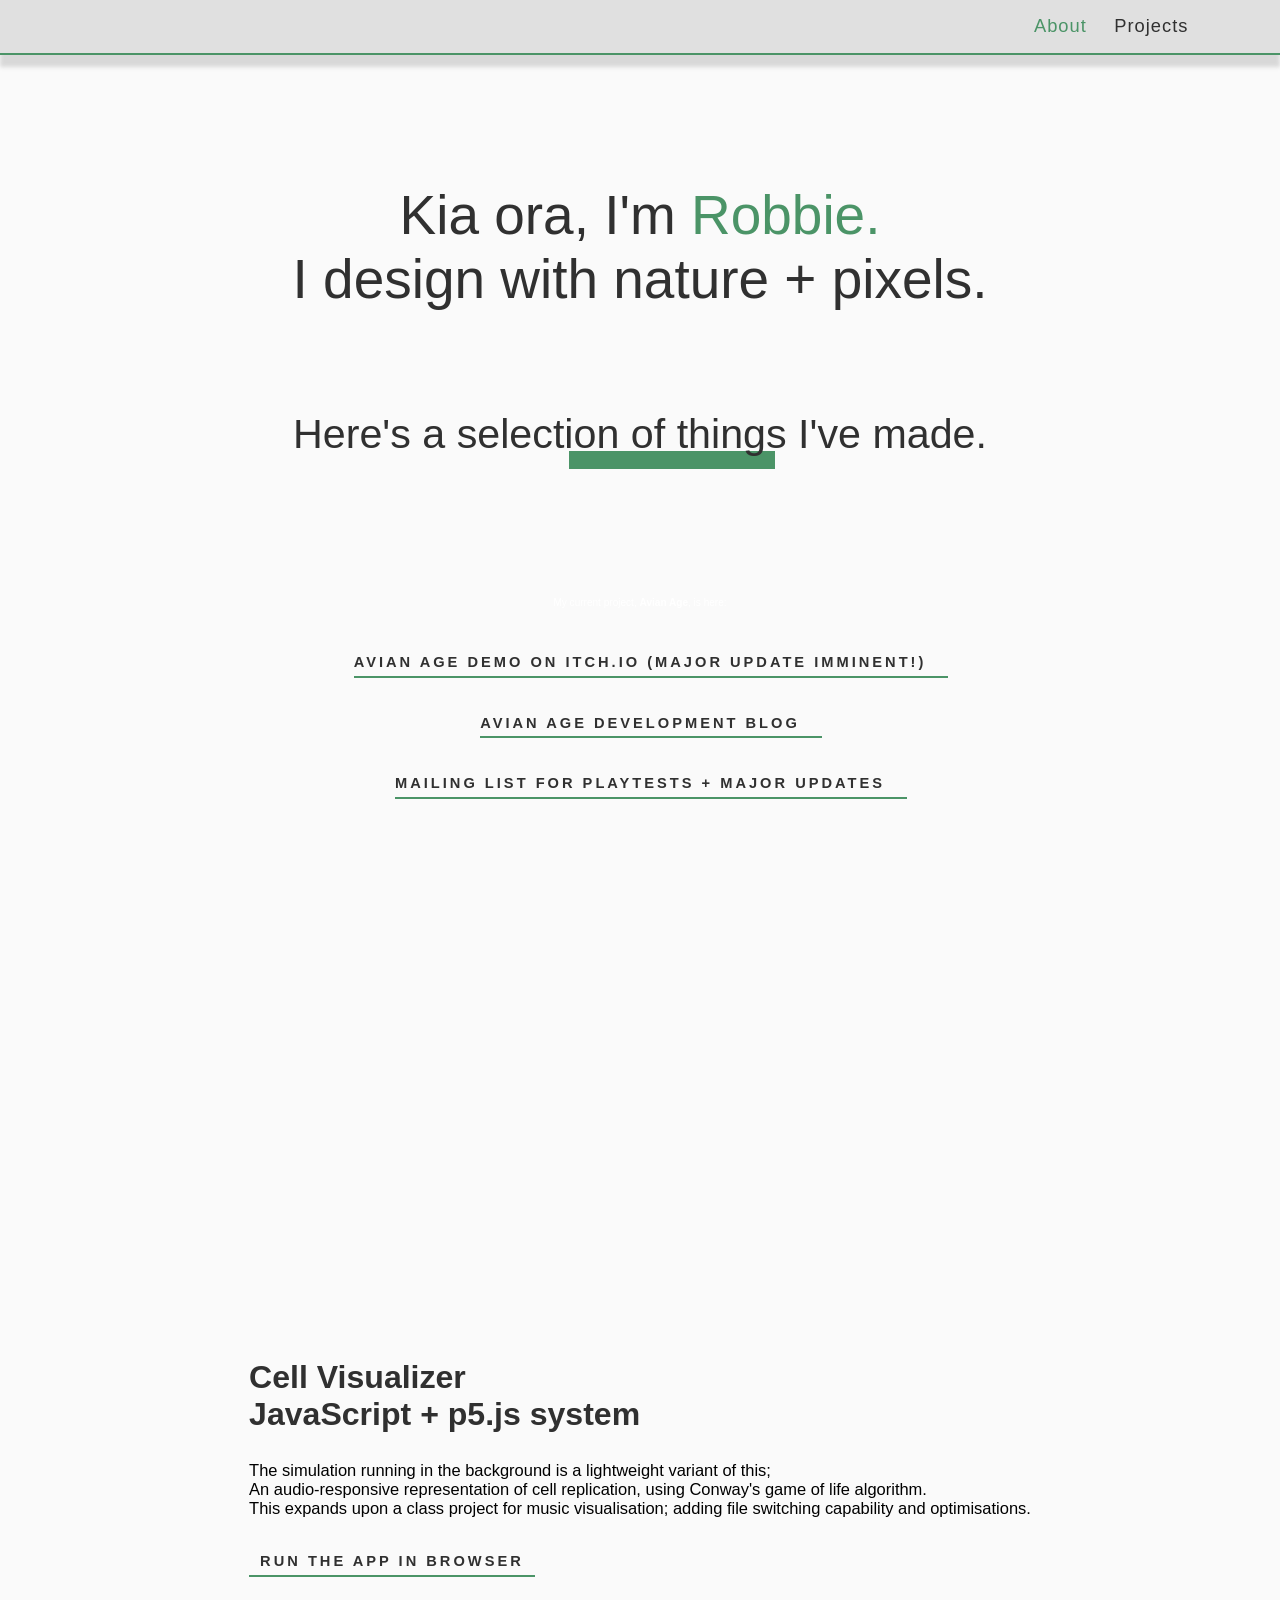
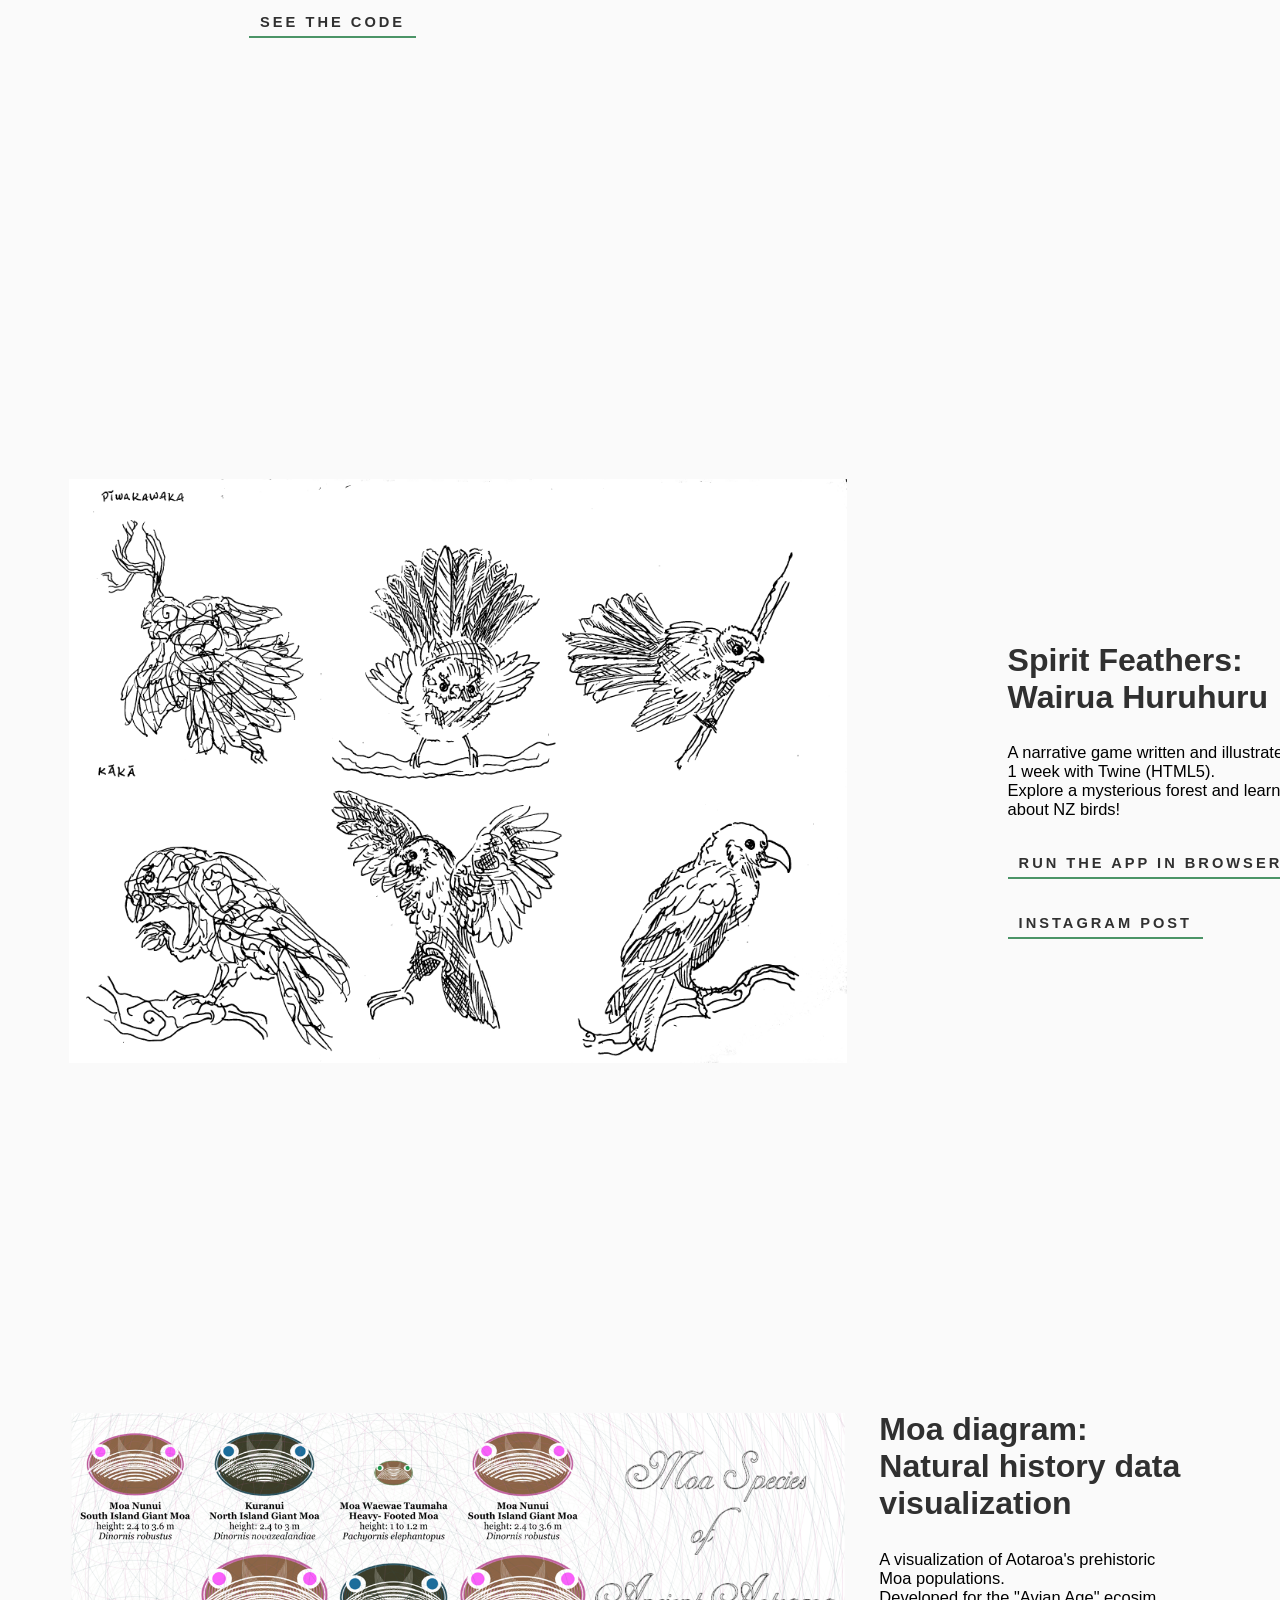
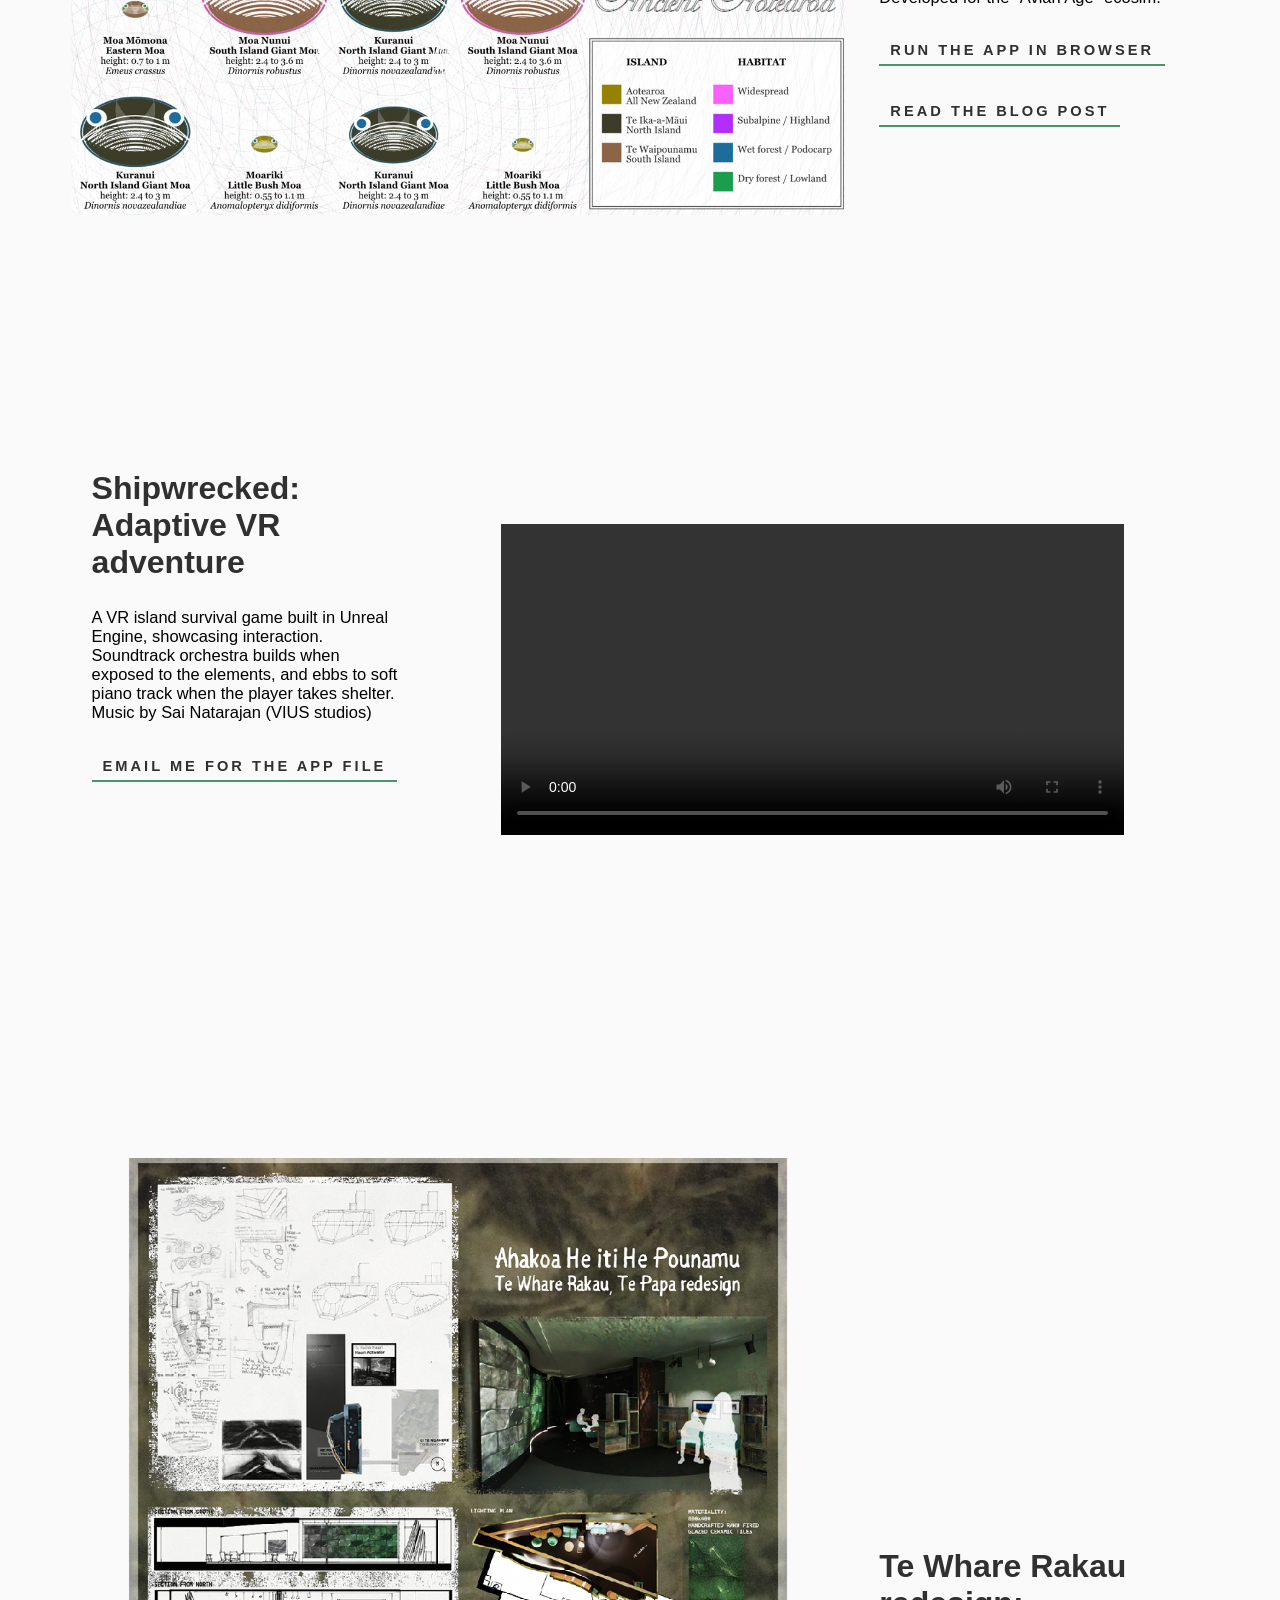
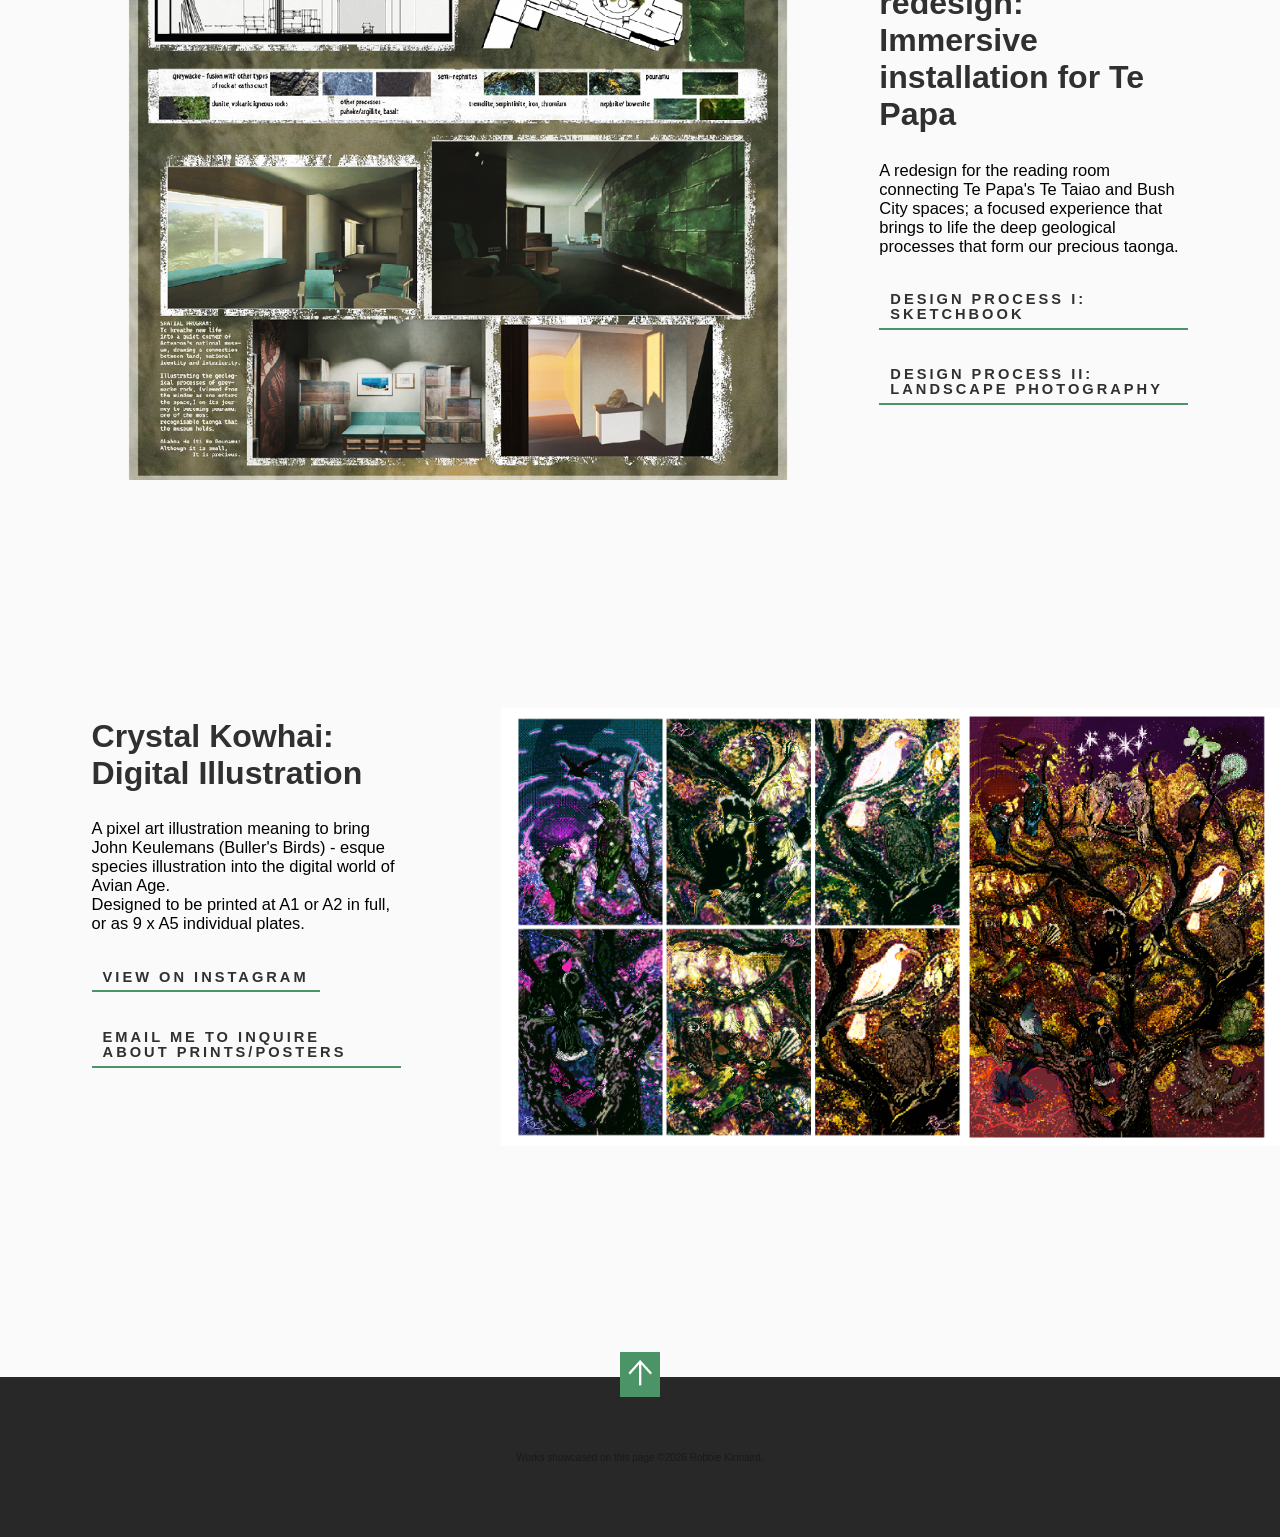
==== index.html @ e71653a0 "update" ====
<!doctype html>
<html lang="en">
    <head>
        <meta charset="UTF-8"/>
        <meta name="viewport" content="width=device-width,initial-scale=1"/>
        <title>𝚛𝚘𝚋𝚋𝚒𝚎 𝚔</title>
        <link rel="icon" href="fav.png">
        <script language="javascript" type="text/javascript" src="lib/p5.js"></script>
        <script language="javascript" type="text/javascript" src="system_settings.js"></script>

        <style>
            body, html {
                margin: 0;
                padding: 0;
                height: 100%;
            }
            #p5_loading {
                display: none;
            }
            #sketch-container {
                position: fixed;
                top: 0;
                left: 0;
                width: 100%;
                height: 100%;
                z-index: -1;
            }
            #content {
                position: relative;
                z-index: 1;
                color: white;
                padding: 20px;
            }
            p {
                color: black;
            }
        </style>
        <!-- <script language="javascript" type="text/javascript" src="music_GAMEOFLIFE.js"></script> -->
   
    <!-- <script language="javascript" type="text/javascript" src="home.js"></script> -->
        
        <link href="home.css" rel="stylesheet">
    </head>
    <body>
        <!-- <div class="hero" id="hero">
            
                    <div class="heading">
                        <div class="heading__line-1">
                        Kia ora, I'm 
                        <span>Robbie</span>
                        .
                        </div>
                        <div class="heading__line-2">I design things with nature.</div>
                        <a href="#about" class="heading__link">
                            <div class="heading-cta">
                                
                                See My Work ...
                            </div>
                        </a>
                    </div>
        </div> -->
                    <div id="sketch-container"></div>
                    <div class="outer">

                        
                    </div>
            

        <nav class="navigation-bar" >
            <ul class="navigation">

                <li class="navigation__item navigation__item--active" id="nav-about">
                    <a href="#about">About</a>
                </li>
                <li class="navigation__item" id="nav-projects">
                    <a href="#projects-start">Projects</a>
                </li>
                <!-- <li class="navigation__item" id="nav-contact">
                    <a href="#contact">Contact</a>
                </li> -->
            </ul>
        </nav>

        <div>
            <script language="javascript" type="text/javascript" src="system_runner.js"></script>
            <script  src="home.js"></script>
            
        </div>

        <section class="about" id="about">
            
            <div class="heading__line-1">
                <br><br>Kia ora, I'm 
                <span>Robbie.</span>
                
            </div>
            <div class="heading__line-2">I design with nature + pixels.</div>
                
            <!-- <h2 class="about__heading section-heading">Outlook ←   → Knowledge</h2> -->
            <div class="about__content">
                <!-- <div class="profile">
                    <div class="profile__picture">
                        <img src="meP.png"width="200" height="200">

                    </div>
                    <p class="profile__blurb">My background is in spatial
                        design, and I am drawn to all sorts 
                        of traditional + digital mediums.
                        My work explores possibilities to make the digital
                        world a little more organic.<br>
                        I use design to highlight different
                        perspectives, and aim to shine light on a
                        deeper understanding of our natural world.</p>
                </div> -->
                <!-- <div class="skills">
                    <div class="skills__row">
                        <div class="skills__item skills__item--html">
                            <img src="imgs/logo_js.png" alt=""/>
                            <div class="skills__item-name">JAVASCRIPT</div>
                        </div>
                        <div class="skills__item skills__item--react">
                            <img src="imgs/logo_html.png" alt=""/>
                            <div class="skills__item-name">HTML + CSS + SQL</div>
                        </div>
                        <div class="skills__item skills__item--npm">
                            <img src="imgs/logo_git.png" alt=""/>
                            <div class="skills__item-name">GIT + GITHUB</div>
                        </div>
                    </div>
                    <div class="skills__row">
                        <div class="skills__item skills__item--js">
                            <img src="imgs/logo_ps.png" alt=""/>
                            <div class="skills__item-name">PHOTOSHOP</div>
                        </div>
                        <div class="skills__item skills__item--css">
                            <img src="imgs/logo_Id.png" alt=""/>
                            <div class="skills__item-name">INDESIGN</div>
                        </div>
                        <div class="skills__item skills__item--python">
                            <img src="imgs/logo_Ai.png" alt=""/>
                            <div class="skills__item-name">ILLUSTRATOR</div>
                        </div>
                        <div class="skills__item skills__item--git">
                            <img src="imgs/logo_365.png" alt=""/>
                            <div class="skills__item-name">OFFICE 365</div>
                        </div>
                    </div>
                    <div class="skills__row">
                        <div class="skills__item skills__item--sass">
                            <img src="imgs/logo_td.png" alt=""/>
                            <div class="skills__item-name">TOUCHDESIGNER</div>
                        </div>
                        <div class="skills__item skills__item--webpack">
                            <img src="imgs/logo_skp.png" alt=""/>
                            <div class="skills__item-name">SKETCHUP</div>
                        </div>
                        <div class="skills__item skills__item--r">
                            <img src="imgs/logo_revit.png" alt=""/>
                            <div class="skills__item-name">REVIT</div>
                        </div>
                    </div>
                </div> -->
            </div>
        </section>

        <section class="projects" id="projects">
            <h2 class="projects__heading section-heading">Here's a selection of things I've made.</h2>
            <div style="text-align: center; margin: 20px 0;">
                <p style="color: white; font-size: 1.1em; margin-bottom: 10px;">
                    My current project, <strong>Avian Age</strong>, is here:
                </p>
                <a href="https://verteks.itch.io/avian-age-demo" target="_blank">
                    <div class="project__live-2" style="display: inline-block;">
                          Avian Age Demo on itch.io (Major update imminent!)
                    </div>
                </a>
                <br/>
                <a href="https://verteks.itch.io/avian-age-demo" target="_blank">
                    <div class="project__live-2" style="display: inline-block;">
                          Avian Age Development blog 
                    </div>
                </a>
                <br/>
                <a href="https://ruleofbirds.substack.com/" target="_blank">
                    <div class="project__live-2" style="display: inline-block;">
                          Mailing list for Playtests + Major updates
                    </div>
                </a>

            </div>
                
                <!-- <a href="https://lifeinvadersocial.herokuapp.com/" target="_blank"> -->


                    <!-- update names -->
                    <!-- <div class="project__image-container weather">
                        <div class="project__image-image">
                            <img src="imgs/lifeinvader.c25acb0a33904bc4e90c656d87c651cc.png" alt=""/>
                        </div>
                    </div>
                </a>

                <!-- put a project in here -->
                 <div class="project__info">
                    <h3 class="project__title">
                        
                    </h3>
                    <p class="project__description"><br/><br/><br/><br/><br/><br/><br/><br/><br/><br/><br/></p>
                    
                    <a href="https://github.com/robin-haxx/cellVisualizer" target="_blank">
                       
                    </a>
                    <br/>
                </div>
                <br/><br/><br/><br/><br/><br/><br/><br/><br/><br/><br/>
            
                <div class="project__info">
                    <h3 class="project__title">
                        Cell Visualizer<br/>JavaScript + p5.js system
                    </h3>
                    <p class="project__description">The simulation running in the background is a lightweight variant of this; 
                        <br>An audio-responsive representation of cell replication, using Conway's game of life algorithm. 
                        <br>This expands upon a class project for music visualisation; adding file switching capability and optimisations.</p>
                    <a href="https://robin-haxx.github.io/cellVisualizer/" target="_blank">
                        <div class="project__live-2">Run the app in browser</div>
                    </a>
                    <a href="https://github.com/robin-haxx/cellVisualizer" target="_blank">
                        <div class="project__live-2">See the code</div>
                    </a>
                    <br/>
                </div>
                <br/><br/><br/><br/><br/><br/><br/><br/><br/><br/><br/>
                <div class="project project-right">
                <div class="project__info">
                    <h3 class="project__title">
                        
                    </h3>
                    <p class="project__description"></p>


                </div>
            </div>
            <br/>
            <br/>
            <br/><br/>
            <br/>
            <br/>
            <br/>

            
            <div class="project project-right" id="projects-start">
                <a href="https://verteks.itch.io/spirit-feathers" target="_blank">
                    <div class="project__image-container retro">
                        <div class="project__image-image">
                            <img loading="lazy" decoding="async" src="imgs/birds2.png" alt=""/>
                        </div>
                    </div>
                </a>
                <div class="project__info">
                    <h3 class="project__title">
                        <br/><br/><br/>Spirit Feathers:<br/>Wairua Huruhuru
                    </h3>
                    <p class="project__description">A narrative game written and illustrated in 1 week with Twine (HTML5).<br/>Explore a mysterious forest and learn about NZ birds!</p>
                    <a href="https://verteks.itch.io/spirit-feathers" target="_blank">
                        <div class="project__live-2">Run the app in browser</div>
                    </a>
                    <a href="https://www.instagram.com/p/DRGvmXWgVdZ/?img_index=1" target="_blank">
                        <div class="project__live-2">Instagram post</div>
                    </a>
                </div>
            </div> 

            
                <!-- <div class="project project-right">
                <div class="project__info">
                    <h3 class="project__title">
                        React (WIP):<br/>Teaching Te Reo with ML5.js
                    </h3>
                    <p class="project__description">An adaptation of another class project;<br/> this time one where I directly helped code the project file itself.<br/>
                    ML5 is a lightweight, local (non-LLM) machine learning system, in this case using MediaPipe for hand and face tracking and expression and gesture detection. <br/><br/>
                    I built this implementation to showcase how it can be used as a tool for teaching students Te Reo names for body parts, and other webcam interactions.</p>
                    <a href="https://25-dsdn142.github.io/react-robin-haxx/" target="_blank">
                        <div class="project__live-2">Link to run the program in browser</div>
                    </a>

                </div>
                <a href="https://www.are.na/block/32590090" target="_blank">
                    <div class="project__image-container todo">
                        <div class="project__image-image">
                            <img src="imgs/ml5.png" alt=""/>
                        </div>
                    </div>
                </a>
                
            </div> -->
                
            


            <div class="project project-left">
                <a href="https://23-mddn342.github.io/randomised-collection-robin-haxx/index.html" target="_blank">
                    <div class="project__image-container retro">
                        <div class="project__image-image">
                            <img loading="lazy" decoding="async" src="imgs/moa.png" alt=""/>
                        </div>
                    </div>
                </a>
                <div class="project__info">
                    <h3 class="project__title">
                        <br/><br/><br/>Moa diagram:<br/>Natural history data visualization
                    </h3>
                    <p class="project__description">A visualization of Aotaroa's prehistoric Moa populations.<br/>Developed for the "Avian Age" ecosim.</p>
                    <a href="https://23-mddn342.github.io/randomised-collection-robin-haxx/index.html" target="_blank">
                        <div class="project__live-2">Run the app in browser</div>
                    </a>
                    <a href="https://ruleofbirds.blog/post/747994168372101120/%F0%9D%9A%8D%F0%9D%9A%8E%F0%9D%9A%9F%F0%9D%9A%95%F0%9D%9A%98%F0%9D%9A%90%F0%9D%9F%B6%F0%9D%9F%B8%F0%9D%9F%B7" target="_blank">
                        <div class="project__live-2">Read the blog post</div>
                    </a>
                </div>
            </div> 



                        <div class="project project-right">
                <div class="project__info">
                    <h3 class="project__title">
                        Shipwrecked:<br/>Adaptive VR adventure
                    </h3>
                    <p class="project__description">A VR island survival game built in Unreal Engine, showcasing interaction. Soundtrack orchestra builds when exposed to the elements, and ebbs to soft piano track when the player takes shelter. Music by Sai Natarajan (VIUS studios)</p>
                    <a href="mailto:robbie.k.art@proton.me" target="_blank">
                        <div class="project__live-2">Email me for the app file</div>
                    </a>

                </div>
                <a href="https://www.are.na/block/32590090" target="_blank">
                    <div class="project__image-container todo">
                        <div class="project__image-image">
                            <video width="80%" height="80%" controls preload="metadata">
                                <source src="video/shipwrecked_trailer.mp4" type="video/mp4">
                                
                              Your browser does not support the video tag.
                              </video>
                        </div>
                    </div>
                </a>
                
            </div>
            <br/>
            <!-- spacing buffer bc im lazy -->
            <div class="project project-right">
                <div class="project__info">
                    <h3 class="project__title">
                        
                    </h3>
                    <p class="project__description"></p>


                </div>
            </div>
            <br/>
            <br/>
            <br/><br/>
            <br/>
            <br/>
            <br/>


            <!-- put a project in here -->
            <div class="project project-left">
                <a href="https://d2w9rnfcy7mm78.cloudfront.net/32588640/original_cf49430e910da8d0cdf9509456103ac0.png?1732804960?bc=0" target="_blank">
                    <div class="project__image-container retro">
                        <div class="project__image-image">
                            <br/><br/><br/><img loading="lazy" decoding="async" src="imgs/pounamu.png"    alt=""width="20%"height="20%"/>
                        </div>
                    </div>
                </a>
                <div class="project__info">
                    <h3 class="project__title">
                        Te Whare Rakau redesign:<br/>Immersive installation for Te Papa
                    </h3>
                    <p class="project__description">A redesign for the reading room connecting Te Papa's Te Taiao and Bush City spaces; a focused experience that brings to life the deep geological processes that form our precious taonga.</p>
                    <a href="https://www.are.na/block/32588377" target="_blank">
                        <div class="project__live-2">Design Process I:  Sketchbook</div>
                    </a>
                    <a href="https://www.are.na/block/32588463" target="_blank">
                        <div class="project__live-2">Design Process II: Landscape Photography</div>
                    </a>
                </div>
            </div> 






            <div class="project project-right">
                <div class="project__info">
                    <h3 class="project__title">
                        Crystal Kowhai:<br/>Digital Illustration
                    </h3>
                    <p class="project__description">A pixel art illustration meaning to bring John Keulemans (Buller's Birds) - esque species illustration into the digital world of Avian Age.<br/>Designed to be printed at A1 or A2 in full, or as 9 x A5 individual plates. </p>
                    <a href="https://www.instagram.com/p/DCWBwSEpFcN/?img_index=1" target="_blank">
                        <div class="project__live-2">View on Instagram</div>
                    </a>
                    <a href="mailto:robbie.k.art@proton.me" target="_blank">
                        <div class="project__live-2">Email me to inquire about prints/posters</div>
                    </a>
                </div>
                <a href="https://www.instagram.com/p/DCWBwSEpFcN/?img_index=1" target="_blank">
                    <div class="project__image-container todo">
                        <div class="project__image-image">
                            <img loading="lazy" decoding="async" src="imgs/kowhai.png" alt=""/>
                        </div>
                    </div>
                </a>
            </div>

            <!-- put a project in here -->
            <!-- <div class="project project-right">
                <div class="project__info">
                    <h3 class="project__title">
                        Fractal tree<br/>Composition tool
                    </h3>
                    <p class="project__description">A first foray into interactive code art.</p>
                    <a href="https://robin-haxx.github.io/treeSite/" target="_blank">
                        <div class="project__live-2">Run the app</div>
                    </a>
                    <a href="https://github.com/robin-haxx/treeSite" target="_blank">
                        <div class="project__live-2">See the code</div>
                    </a>
                </div>
                <a href="https://robin-haxx.github.io/treeSite/" target="_blank">
                    <div class="project__image-container todo">
                        <div class="project__image-image">
                            <img src="imgs/p_tree.png" alt=""/>
                        </div>
                    </div>
                </a>
            </div> -->

            


        </section>  

        <!-- <section class="contact" id="contact">
            <h2 class="contact__heading section-heading">Contact</h2>
            <p class="contact__text">Have a question or want to work together? Leave your details and I'll get back to you as soon as possible.</p>
            <form class="contact__form" action="mailto:robbie.k.art@proton.me" >
                <input class="contact__form-name" name="name" placeholder="Name"/>
                <input class="contact__form-email" type="email" name="_replyto" placeholder="Email"/>
                <textarea class="contact__form-message" name="message" placeholder="Message"></textarea>
                <div class="contact__form-error-submit">
                    <div class="form-error">
                        <div class="form-error__name">Please enter your name.</div>
                        <div class="form-error__email">Please enter a valid email.</div>
                        <div class="form-error__msg">Please enter a message.</div>
                    </div>
                    <button type="button" class="contact__form-submit-2 project__live-2" id="form-submit">Submit</button>
                </div>
            </form>
        </section> -->
        <footer class="footer">
            <a href="#about">
                <div class="return-home">
                    <img src="imgs/up.png" alt=""/>
                </div>
            </a>

            <p class="copyright">Works showcased on this page ©2026 Robbie Kinnaird.</p>
        </footer>
    </body>
</html>
---- home.css ----
@import url(https://fonts.googleapis.com/css2?family=Montserrat:wght@300;400;500;600;700&display=swap); @import url(https://fonts.googleapis.com/css2?family=Raleway:wght@300;400;500;600;700&display=swap); *,*::before,*::after {
    margin: 0;
    padding: 0;
    box-sizing: inherit
}

html {
    box-sizing: border-box;
    font-size: 62.5%;
    scroll-behavior: smooth
}

@media (max-width: 1500px) {
    html {
        font-size:57.25%
    }
}

@media (max-width: 1200px) {
    html {
        font-size:50%
    }
}

@media (max-width: 770px) {
    html {
        font-size:43.75%
    }
}

@media (max-width: 615px) {
    html {
        font-size:40%
    }
}

@media (max-width: 350px) {
    html {
        font-size:35%
    }
}

body {
    min-height: 100vh;
    color: #303030;
    font-family: cascadia code, sans-serif;
    background-color: #fafafa;
    overflow-x: hidden
}

li {
    list-style: none
}

a {
    text-decoration: none;
    color: inherit
}

button {
    border: none;
    outline: none;
    background-color: transparent;
    color: inherit
}

.about {
    width: 1300px;
    margin-left: auto;
    margin-right: auto;
    padding-top: 6rem;
    display: flex;
    flex-direction: column;
    align-items: center
}

@media (max-width: 1500px) {
    .about {
        width:1100px
    }
}

@media (max-width: 1200px) {
    .about {
        width:auto
    }
}

.about__heading:before {
    position: absolute;
    content: '';
    border-bottom: 18px solid #4b9467;
    width: 16rem;
    display: block;
    margin: 0 auto;
    position: relative;
    left: 16.5rem;
    top: 6.3rem;
    z-index: -1
    
}

@media (max-width: 770px) {
    .about__heading:before {
        border-bottom:14px solid #4b9467
    }
}

.about__content {
    display: flex;
    justify-content: space-between;
    width: 100%
}

@media (max-width: 1300px) {
    .about__content {
        flex-direction:column
    }
}

.profile {
    position: relative;
    display: flex;
    flex-direction: column;
    align-items: center;
    font-weight: 500;
    /* left: -300px; */
    /* opacity: 0; */
    transition: all 1.1s
}

@media (max-width: 1301px) {
    .profile {
        margin-bottom:10rem;
        left: 0;
        opacity: 1
    }
}

@media (max-width: 1000px) {
    .profile {
        margin-bottom:7rem
    }
}

.profile__picture {
    height: 24rem;
    margin-bottom: 4rem;
    display: flex;
    justify-content: center;
    align-items: center
}

.profile__picture svg {
    transition: all 1.1s
}

.profile__blurb {
    font-size: 1.8rem;
    width: 500px;
    line-height: 1.8
}

@media (max-width: 600px) {
    .profile__blurb {
        width:80vw;
        margin-left: auto;
        margin-right: auto
    }
}

.profile__fade-in {
    opacity: 1;
    transform: translateX(300px)
}

@media (max-width: 1300px) {
    .profile__fade-in {
        transform:translateX(0)
    }
}

.skills {
    display: flex;
    justify-content: center
}

.skills__row {
    display: flex;
    flex-direction: column;
    justify-content: center
}

.skills__row:not(:last-child) {
    margin-right: 25px
}

@media (max-width: 410px) {
    .skills__row:not(:last-child) {
        margin-right:15px
    }
}

@media (max-width: 300px) {
    .skills__row:not(:last-child) {
        margin-right:10px
    }
}

.skills__item {
    /* opacity: 0; */
    position: relative;
    display: flex;
    flex-direction: column;
    align-items: center;
    justify-content: space-evenly;
    height: 100px;
    width: 160px;
    border: double 3px transparent;
    border-image-slice: 1;
    border-width: 3px;
    background-image: linear-gradient(#fafafa,#fafafa,#fafafa, #d3d3d3),radial-gradient(circle at top left, #d1d1d1, #4b9467);
    border-radius: 4px;
    background-origin: border-box;
    background-clip: content-box, border-box;
    transition: transform 0.2s, opacity 1.2s;
    overflow: hidden
}

@media (max-width: 1500px) {
    .skills__item {
        height:90px;
        width: 145px
    }
}

@media (max-width: 1300px) {
    .skills__item {
        opacity:1;
        border-width: 2px
    }
}

@media (max-width: 1000px) {
    .skills__item {
        height:80px;
        width: 130px
    }
}

@media (max-width: 600px) {
    .skills__item {
        height:70px;
        width: 115px
    }
}

@media (max-width: 500px) {
    .skills__item {
        height:60px;
        width: 100px
    }
}

@media (max-width: 410px) {
    .skills__item {
        height:50px;
        width: 80px
    }
}

@media (max-width: 340px) {
    .skills__item {
        height:45px;
        width: 70px
    }
}

.skills__item:not(:last-child) {
    margin-bottom: 3rem
}

@media (max-width: 410px) {
    .skills__item:not(:last-child) {
        margin-bottom:15px
    }
}

.skills__item img {
    height: 60px;
    width: auto;
    transition: all 0.2s
}

@media (max-width: 1500px) {
    .skills__item img {
        height:55px
    }
}

@media (max-width: 1000px) {
    .skills__item img {
        height:50px
    }
}

@media (max-width: 600px) {
    .skills__item img {
        height:45px
    }
}

@media (max-width: 500px) {
    .skills__item img {
        height:35px
    }
}

@media (max-width: 410px) {
    .skills__item img {
        height:26px
    }
}

.skills__item-name {
    font-size: 1.2rem;
    font-weight: 600;
    line-height: 2;
    transition: all 0.2s;
    letter-spacing: 1px
}

@media (max-width: 1200px) {
    .skills__item-name {
        font-size:1.4rem
    }
}

.skills__item-fade-in {
    opacity: 1
}

.skills__item--js img {
    border-radius: 5px
}

.skills__item--webpack img {
    border-radius: 50%
}

/* @keyframes moveInLeft {
    0% {
        opacity: 0;
        transform: translateX(-10rem)
    }

    100% {
        opacity: 1;
        transform: translateX(0)
    }
}

@keyframes moveInRight {
    0% {
        opacity: 0;
        transform: translateX(10rem)
    }

    100% {
        opacity: 1;
        transform: translateX(0)
    }
} */

@keyframes moveInBottom {
    0% {
        opacity: 0;
        transform: translateY(4rem)
    }

    100% {
        opacity: 1;
        transform: translateY(0)
    }
}

@keyframes bounce {
    0% {
        transform: translateY(0)
    }

    50% {
        transform: translateY(-1rem)
    }

    100% {
        transform: translateY(0)
    }
}

@keyframes fadeIn {
    0% {
        opacity: 0
    }

    100% {
        opacity: 1
    }
}

.contact {
    position: relative;
    margin-left: auto;
    margin-right: auto;
    display: flex;
    width: 500px;
    flex-direction: column;
    align-items: center;
    justify-content: center;
    z-index: 10;
    margin-bottom: 10rem
}

@media (max-width: 700px) {
    .contact {
        width:400px
    }
}

@media (max-width: 470px) {
    .contact {
        width:330px
    }
}

@media (max-width: 400px) {
    .contact {
        width:260px
    }
}

.contact__heading {
    margin-top: -4rem !important;
    margin-bottom: 6rem !important
}

.contact__heading:before {
    position: absolute;
    content: '';
    border-bottom: 18px solid #4b9467;
    width: 21rem;
    display: block;
    margin: 0 auto;
    position: relative;
    left: 3.5rem;
    top: 6.3rem;
    z-index: -1
}

@media (max-width: 770px) {
    .contact__heading:before {
        border-bottom:14px solid #4b9467
    }
}

.contact__text {
    font-size: 1.8rem;
    margin-bottom: 6rem
}

.contact__form {
    display: flex;
    flex-direction: column;
    align-items: center;
    justify-content: center
}

.contact__form-name,.contact__form-email {
    margin-bottom: 6px;
    padding: 1rem;
    height: 4rem
}

.contact__form-message {
    height: 12rem;
    padding: 1rem
}

.contact__form-submit-2 {
    align-self: flex-start;
    margin-top: 0 !important
}

.contact__form-submit {
    align-self: flex-start;
    position: relative;
    padding: 0.6rem 1rem;
    width: fit-content;
    font-size: 1.6rem;
    text-transform: uppercase;
    font-weight: 700;
    letter-spacing: 3px;
    z-index: 9;
    cursor: pointer
}

.contact__form-submit:hover {
    color: #1a1a1a;
    font-weight: 700
}

.contact__form-submit:after {
    position: absolute;
    content: '';
    border-bottom: 2px solid #4b9467;
    width: calc(100% + 2rem);
    left: -14%;
    top: 0.5rem;
    display: block;
    margin: 0 auto;
    position: relative;
    transform-origin: bottom;
    transition: all 0.2s;
    z-index: -1
}

.contact__form-submit:hover:after {
    transform: scaleY(17.5)
}

@media (max-width: 1500px) {
    .contact__form-submit:hover:after {
        transform:scaleY(16.5)
    }
}

@media (max-width: 1200px) {
    .contact__form-submit:hover:after {
        transform:scaleY(14)
    }
}

@media (max-width: 770px) {
    .contact__form-submit:hover:after {
        transform:scaleY(12.5)
    }
}

.contact input,.contact textarea {
    width: 500px;
    resize: none;
    border: none;
    color: inherit;
    background-color: #b1b1b1;
    font-size: 1.6rem;
    font-family: monserrat, sans-serif;
    border-left: 2px solid transparent;
    border-radius: 0
}

@media (max-width: 700px) {
    .contact input,.contact textarea {
        width:400px
    }
}

@media (max-width: 470px) {
    .contact input,.contact textarea {
        width:330px
    }
}

@media (max-width: 400px) {
    .contact input,.contact textarea {
        width:260px
    }
}

.contact input:focus,.contact textarea:focus {
    outline: none
}

.contact input::placeholder,.contact textarea::placeholder {
    color: rgba(250,250,250,0.6);
    opacity: 1
}

.contact input :-ms-input-placeholder,.contact textarea :-ms-input-placeholder {
    color: rgba(250,250,250,0.6)
}

.contact input ::-ms-input-placeholder,.contact textarea ::-ms-input-placeholder {
    color: rgba(250,250,250,0.6)
}

.contact__form-error-submit {
    margin-top: 1.5rem;
    height: 7rem;
    width: 100%;
    display: flex;
    justify-content: space-between;
    align-items: center
}

.form-error {
    align-self: start;
    font-size: 1.6rem;
    font-weight: 500;
    line-height: 1.5
}

.form-error>* {
    display: none
}

.input-error {
    border-left: 2px solid #4b9467 !important
}

.footer {
    position: relative;
    display: flex;
    flex-direction: column;
    justify-content: center;
    align-items: center;
    height: 160px;
    background-color: #282828
}

.socials {
    display: flex;
    margin-bottom: 20px
}

.socials__github,.socials__email {
    display: flex;
    justify-content: center;
    align-items: center;
    height: 35px;
    background-color: transparent;
    cursor: pointer;
    transition: all 0.2s
}

.socials__github:hover,.socials__email:hover {
    transform: scale(1.2)
}

.socials__github {
    margin-right: 1rem
}

.socials__email {
    margin-left: 1rem
}

.socials img {
    height: 100%
}

.copyright {
    color: #1a1a1a;
    font-size: 10px;
    font-weight: 500
}

.return-home {
    position: absolute;
    top: -25px;
    width: 40px;
    height: 45px;
    margin-right: auto;
    margin-left: auto;
    left: 0;
    right: 0;
    text-align: center;
    background-color: #4b9467;
    -webkit-animation-duration: 1s;
    animation-duration: 1s;
    -webkit-animation-fill-mode: both;
    animation-fill-mode: both;
    -webkit-animation-timing-function: ease-in-out;
    animation-timing-function: ease-in-out;
    animation-iteration-count: infinite;
    -webkit-animation-iteration-count: infinite
}

.return-home:hover {
    cursor: pointer;
    animation-name: bounce;
    -moz-animation-name: bounce
}

.return-home svg {
    width: 100%
}

.hero {
    position: relative;
    display: flex;
    /* height: 100%; */
    width: 100%;
    z-index: 999
}

.canvas {
    position: absolute;
    top: 0;
    right: 0;
    left: 0;
    bottom: 0;
    width: 100%;
    height: 100vh;
    background-color: #fafafa;
    overflow: hidden
}

.connecting-dots {
    height: 100%;
    width: 100%
}

.heading {
    position: relative;
    align-self: center;
    justify-self: center;
    display: flex;
    flex-direction: column;
    align-items: center;
    line-height: normal;
    width: fit-content;
    height: auto;
    margin-left: auto;
    margin-right: auto;
    color: #1a1a1a;
    font-weight: 300;
    z-index: 999
}

/* .heading__line-1 {
    animation-name: moveInLeft
} */

.heading__line-1 span {
    color: #4b9467;
    font-weight: 400
}

.heading__line-2 {
    animation-name: moveInRight
}

.heading__line-1,.heading__line-2 {
    font-size: 6rem;
    /* background-color: rgba(26,26,26,0.25); */
    animation-duration: 1.4s;
    animation-timing-function: cubic-bezier(0.21, 1.11, 0.81, 0.99)
}

@media (max-width: 700px) {
    .heading__line-1,.heading__line-2 {
        font-size:5rem;
        text-align: center;
        margin-left: 4rem;
        margin-right: 4rem
    }
}

@media (max-width: 550px) {
    .heading__line-1,.heading__line-2 {
        font-size:5rem
    }
}

.heading-cta {
    position: relative;
    display: flex;
    align-items: center;
    margin-top: 2.4rem;
    padding: 0.8rem 3rem;
    width: 27.5rem;
    height: 4.8rem;
    background-color: rgba(26,26,26,0.6);
    border: 2px solid #4b9467;
    border-radius: 2px;
    color: #4b9467;
    font-size: 2.4rem;
    font-weight: 500;
    cursor: pointer;
    animation: moveInBottom 0.7s 1.2s;
    animation-fill-mode: backwards;
    animation-timing-function: cubic-bezier(0.21, 1.11, 0.81, 0.99)
}

@media (max-width: 1500px) {
    .heading-cta {
        width:auto
    }
}

@media (max-width: 700px) {
    .heading-cta {
        margin-top:1.8rem
    }
}

@media (max-width: 550px) {
    .heading-cta {
        padding:0.8rem 2rem
    }
}

.heading-cta:before,.heading-cta:after {
    content: '';
    position: absolute;
    top: -2px;
    left: -2px;
    width: 27.5rem;
    height: 4.8rem;
    border-radius: 3px;
    border: 2px solid #4b9467;
    filter: blur(0);
    transform-origin: 50%;
    z-index: -1
}

@media (max-width: 1500px) {
    .heading-cta:before,.heading-cta:after {
        width:27.8rem
    }
}

@media (max-width: 1200px) {
    .heading-cta:before,.heading-cta:after {
        width:28.5rem;
        border: 2px solid transparent
    }
}

.heading-cta:hover {
    transform: translateY(-2px)
}

.heading-cta:hover:before,.heading-cta:hover:after {
    border-color: transparent;
    filter: blur(2px);
    transform: scaleX(1.3) scaleY(2.2);
    transition: 800ms transform ease, 1900ms blur ease, 700ms border-color ease;
    pointer-events: none
}

.heading-cta:hover:after {
    transition-delay: 150ms
}

.heading-cta:active {
    transform: translateY(-1px)
}

.heading__arrow {
    display: inline-block;
    height: 24px;
    width: 24px;
    margin-left: 15px;
    transform: rotate(90deg);
    fill: #4b9467;
    transition: all 0.3s
}

@media (max-width: 770px) {
    .heading__arrow {
        height:20px;
        width: 20px
    }
}

@media (max-width: 615px) {
    .heading__arrow {
        margin-left:10px
    }
}

@media (max-width: 550px) {
    .heading__arrow {
        height:16px;
        width: 16px
    }
}

.main-bg {
    height: 100vh;
    position: fixed;
    top: 0;
    width: 100%;
    background-color: royalblue
}

.navigation {
    display: flex;
    margin-right: 10rem;
    font-size: 2rem;
    font-weight: 500;
    letter-spacing: 1px
}

@media (max-width: 1200px) {
    .navigation {
        margin-right:3rem
    }
}

@media (max-width: 700px) {
    .navigation {
        margin-right:0
    }
}

.navigation-bar {
    position: fixed;
    top: 0;
    left: 0;
    width: 100%;
    display: flex;
    justify-content: flex-end;
    align-items: center;
    height: 6rem;
    border-bottom: 2px solid rgb(75, 148, 103);
    background-color: rgba(223, 223, 223, 0.95);
    box-shadow: 0 12px 4px rgba(139, 139, 139, 0.3);
    z-index: 99999999999
}

@media (max-width: 700px) {
    .navigation-bar {
        justify-content:center
    }
}

.navigation__item {
    transition: all 0.2s
}

.navigation__item:not(:last-child) {
    margin-right: 3rem
}

.navigation__item--active {
    color: #4b9467
}

.navigation__item:hover {
    color: #4b9467
}

.projects {
    display: flex;
    flex-direction: column;
    justify-content: center;
    align-items: center
}

.projects__heading:before {
    position: absolute;
    content: '';
    border-bottom: 18px solid #4b9467;
    width: 22.5rem;
    display: block;
    margin: 0 auto;
    position: relative;
    left: 3.5rem;
    top: 6.3rem;
    z-index: -1
}



@media (max-width: 770px) {
    .projects__heading:before {
        border-bottom:14px solid #4b9467
    }
}

.project {
    position: relative;
    display: flex;
    margin-bottom: 14rem;
    justify-content: flex-start
}

@media (max-width: 560px) {
    .project {
        margin-bottom:12rem
    }
}

@media (max-width: 440px) {
    .project {
        margin-bottom:10rem
    }
}

.project__image-container {
    position: relative;
    height: 70rem;
    width: 100rem;
    
    transition: all 0.2s;
    cursor: pointer
}

@media (max-width: 1100px) {
    .project__image-container {
        height:64rem;
        width: 90rem
    }
}

@media (max-width: 970px) {
    .project__image-container {
        height:58rem;
        width: 80rem
    }
}

@media (max-width: 900px) {
    .project__image-container {
        height:54rem;
        width: 75rem
    }
}

@media (max-width: 700px) {
    .project__image-container {
        height:48rem;
        width: 64rem
    }
}

@media (max-width: 560px) {
    .project__image-container {
        height:40rem;
        width: 52rem
    }
}

@media (max-width: 440px) {
    .project__image-container {
        height:30rem;
        width: 39rem
    }
}

.project__image-container:hover {
    transform: scale(0.95)
}

.project__image-image {
    width: 85%;
    position: relative
}

.project__image-image img {
    width: 100%
}

.project__info {
    position: relative;
    top: 8rem;
    
    height: fit-content;
    padding: 4rem;
    z-index: 9999999
}

@media (max-width: 1000px) {
    .project__info {
        width:fit-content
    }
}

@media (max-width: 700px) {
    .project__info {
        background-color:rgba(26,26,26,0.5)
    }
}

@media (max-width: 560px) {
    .project__info {
        top:4rem
    }
}

@media (max-width: 440px) {
    .project__info {
        top:2rem
    }
}

@media (max-width: 400px) {
    .project__info {
        top:0
    }
}

.project__title {
    position: relative;
    z-index: 66;
    font-size: 3.5rem
}

@media (max-width: 900px) {
    .project__title {
        font-size:3rem
    }
}

@media (max-width: 820px) {
    .project__title {
        font-size:2.7rem
    }
}

@media (max-width: 550px) {
    .project__title {
        font-size:2.5rem
    }
}

@media (max-width: 400px) {
    .project__title {
        font-size:2.2rem
    }
}

.project__description {
    position: relative;
    margin-top: 3rem;
    font-size: 1.8rem;
    font-weight: 500;
    z-index: 999909999
}

@media (max-width: 560px) {
    .project__description {
        margin-top:2rem
    }
}

.project__live-2 {
    font-size: 1.6rem;
    font-weight: 700;
    letter-spacing: 3px;
    line-height: 1;
    text-transform: uppercase;
    display: flex;
    flex-direction: column;
    justify-content: center;
    align-items: center;
    width: fit-content;
    padding: 1rem 1.2rem;
    position: relative;
    margin-top: 3rem;
    cursor: pointer
}

@media (max-width: 560px) {
    .project__live-2 {
        margin-top:2rem
    }
}

.project__live-2:after {
    position: absolute;
    content: '';
    height: 2px;
    background-color: #4b9467;
    width: 100%;
    bottom: 1px;
    display: block;
    transform-origin: bottom;
    transition: all 0.25s;
    z-index: -1
}

.project__live-2:hover {
    color: #1a1a1a
}

.project__live-2:hover:after {
    height: 100%
}

.project__live,.project__code {
    position: relative;
    margin-top: 3rem;
    padding: 0.6rem 1rem;
    width: fit-content;
    font-size: 1.6rem;
    text-transform: uppercase;
    font-weight: 700;
    letter-spacing: 3px;
    z-index: 9;
    transition: all 0.2s;
    cursor: pointer
}

@media (max-width: 560px) {
    .project__live,.project__code {
        margin-top:2rem
    }
}

.project__live:hover,.project__code:hover {
    color: #1a1a1a;
    font-weight: 700
}

.project__live:after,.project__code:after {
    position: absolute;
    content: '';
    border-bottom: 2px solid #4b9467;
    width: calc(100% + 2rem);
    left: -10%;
    top: 0.5rem;
    display: block;
    margin: 0 auto;
    position: relative;
    transform-origin: bottom;
    transition: all 0.2s;
    z-index: -1
}

.project__live:hover:after,.project__code:hover:after {
    transform: scaleY(17.5)
}

@media (max-width: 1500px) {
    .project__live:hover:after,.project__code:hover:after {
        transform:scaleY(16.5)
    }
}

@media (max-width: 1200px) {
    .project__live:hover:after,.project__code:hover:after {
        transform:scaleY(14)
    }
}

@media (max-width: 770px) {
    .project__live:hover:after,.project__code:hover:after {
        transform:scaleY(12.5)
    }
}

.project__code:after {
    width: calc(100% + 2rem);
    left: -8%
}

.project-left {
    align-self: flex-start;
    margin-left: 22rem
}

@media (max-width: 1700px) {
    .project-left {
        margin-left:11rem
    }
}

@media (max-width: 1500px) {
    .project-left {
        margin-left:0
    }
}

.project-left .project__info {
    left: -8rem;
    margin-right: -2rem
}

@media (max-width: 800px) {
    .project-left .project__info {
        margin-right:-4rem
    }
}

@media (max-width: 770px) {
    .project-left .project__info {
        margin-right:-4rem
    }
}

@media (max-width: 600px) {
    .project-left .project__info {
        margin-right:-6rem
    }
}

@media (max-width: 440px) {
    .project-left .project__info {
        left:-10rem;
        margin-right: -7rem
    }
}

.project-right {
    align-self: flex-end;
    margin-right: 22rem
}

@media (max-width: 1700px) {
    .project-right {
        margin-right:11rem
    }
}

@media (max-width: 1500px) {
    .project-right {
        margin-right:0
    }
}

.project-right .project__info {
    right: -8rem;
    margin-left: -2rem
}

@media (max-width: 770px) {
    .project-right .project__info {
        margin-left:-4rem
    }
}

@media (max-width: 600px) {
    .project-right .project__info {
        margin-left:-6rem
    }
}

@media (max-width: 440px) {
    .project-right .project__info {
        right:-10rem;
        margin-left: -7rem
    }
}

.retro {
    display: flex;
    align-items: flex-end;
    justify-content: center;
}

.retro img {
    margin-bottom: -3px
   
}

.todo {
    display: flex;
    align-items: center;
    justify-content: flex-end
}

.weather {
    display: flex;
    align-items: center;
    justify-content: flex-start
}

.section-heading {
    position: relative;
    font-size: 4.5rem;
    font-weight: 400;
    margin-top: 9rem;
    margin-bottom: 13rem;
    z-index: 9999
}

@media (max-width: 1200px) {
    .section-heading {
        margin-bottom:10rem
    }
}

@media (max-width: 1000px) {
    .section-heading {
        margin-top:6rem
    }
}
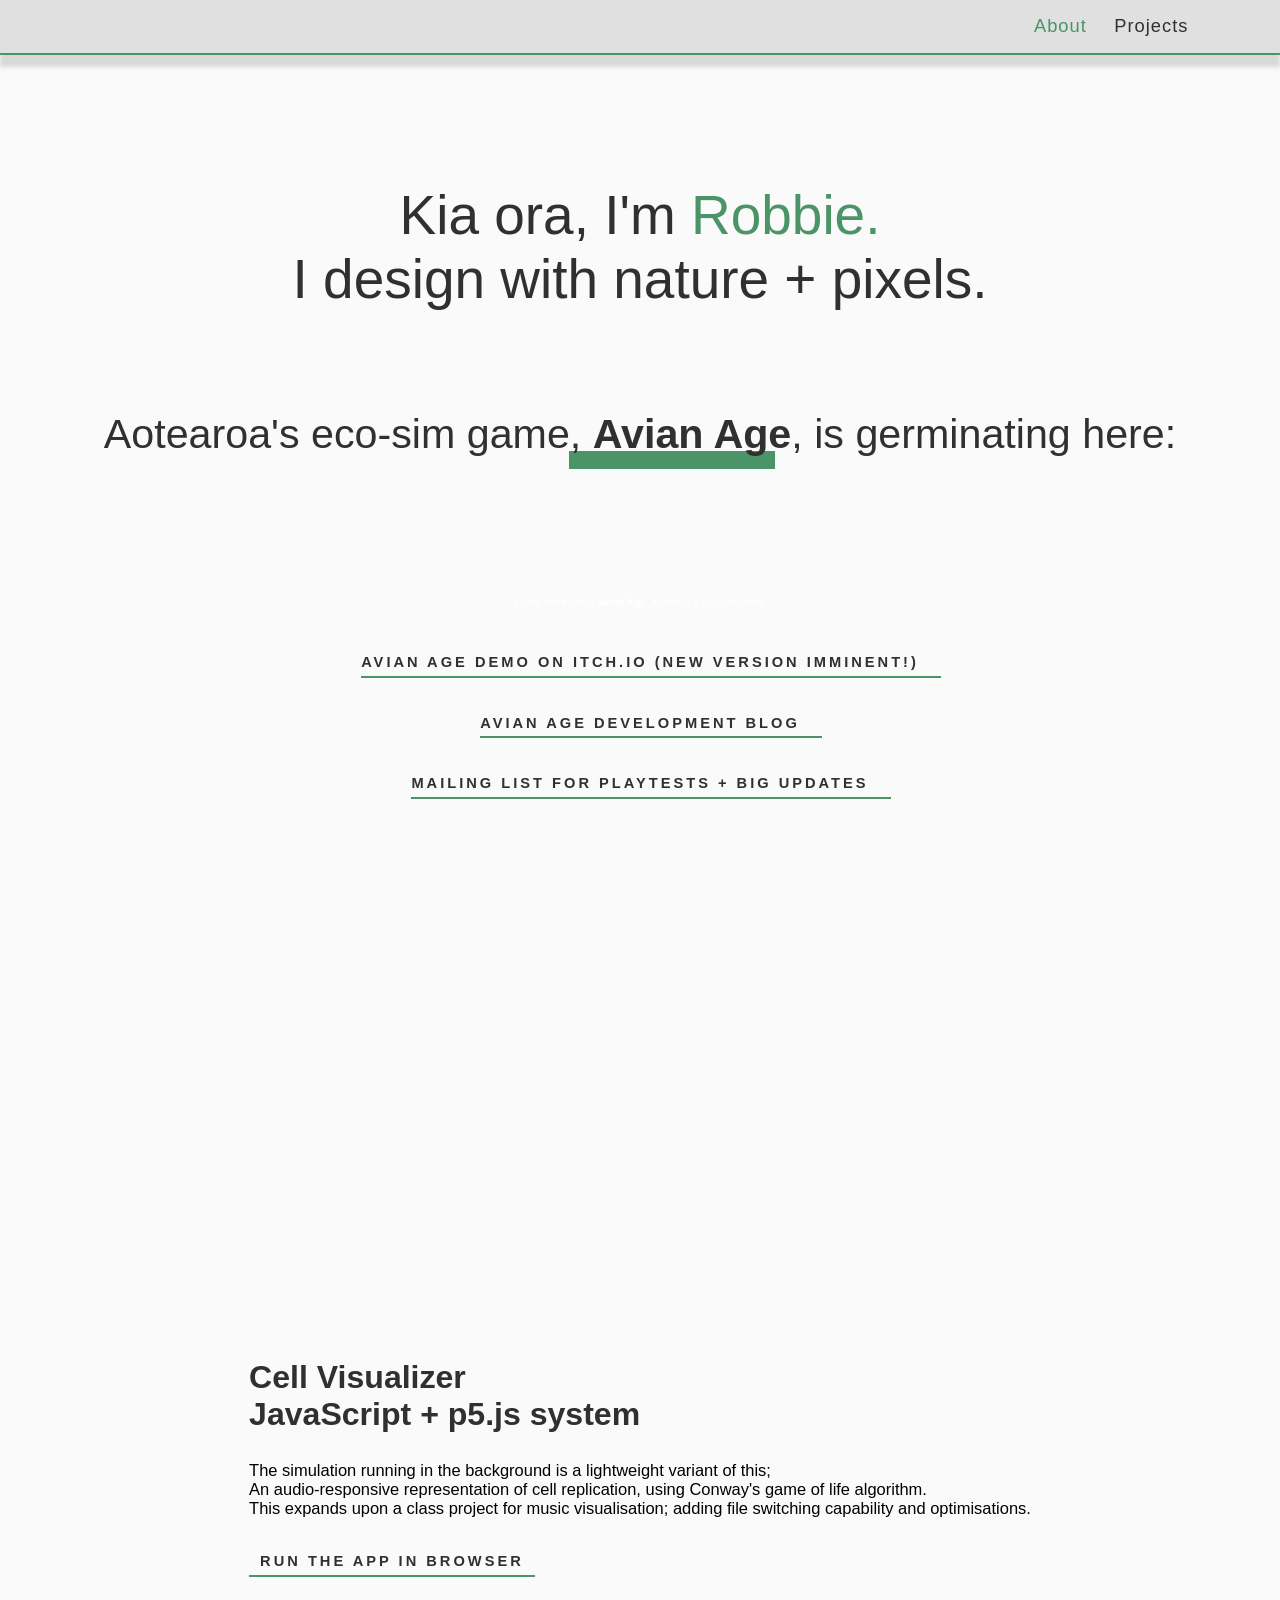
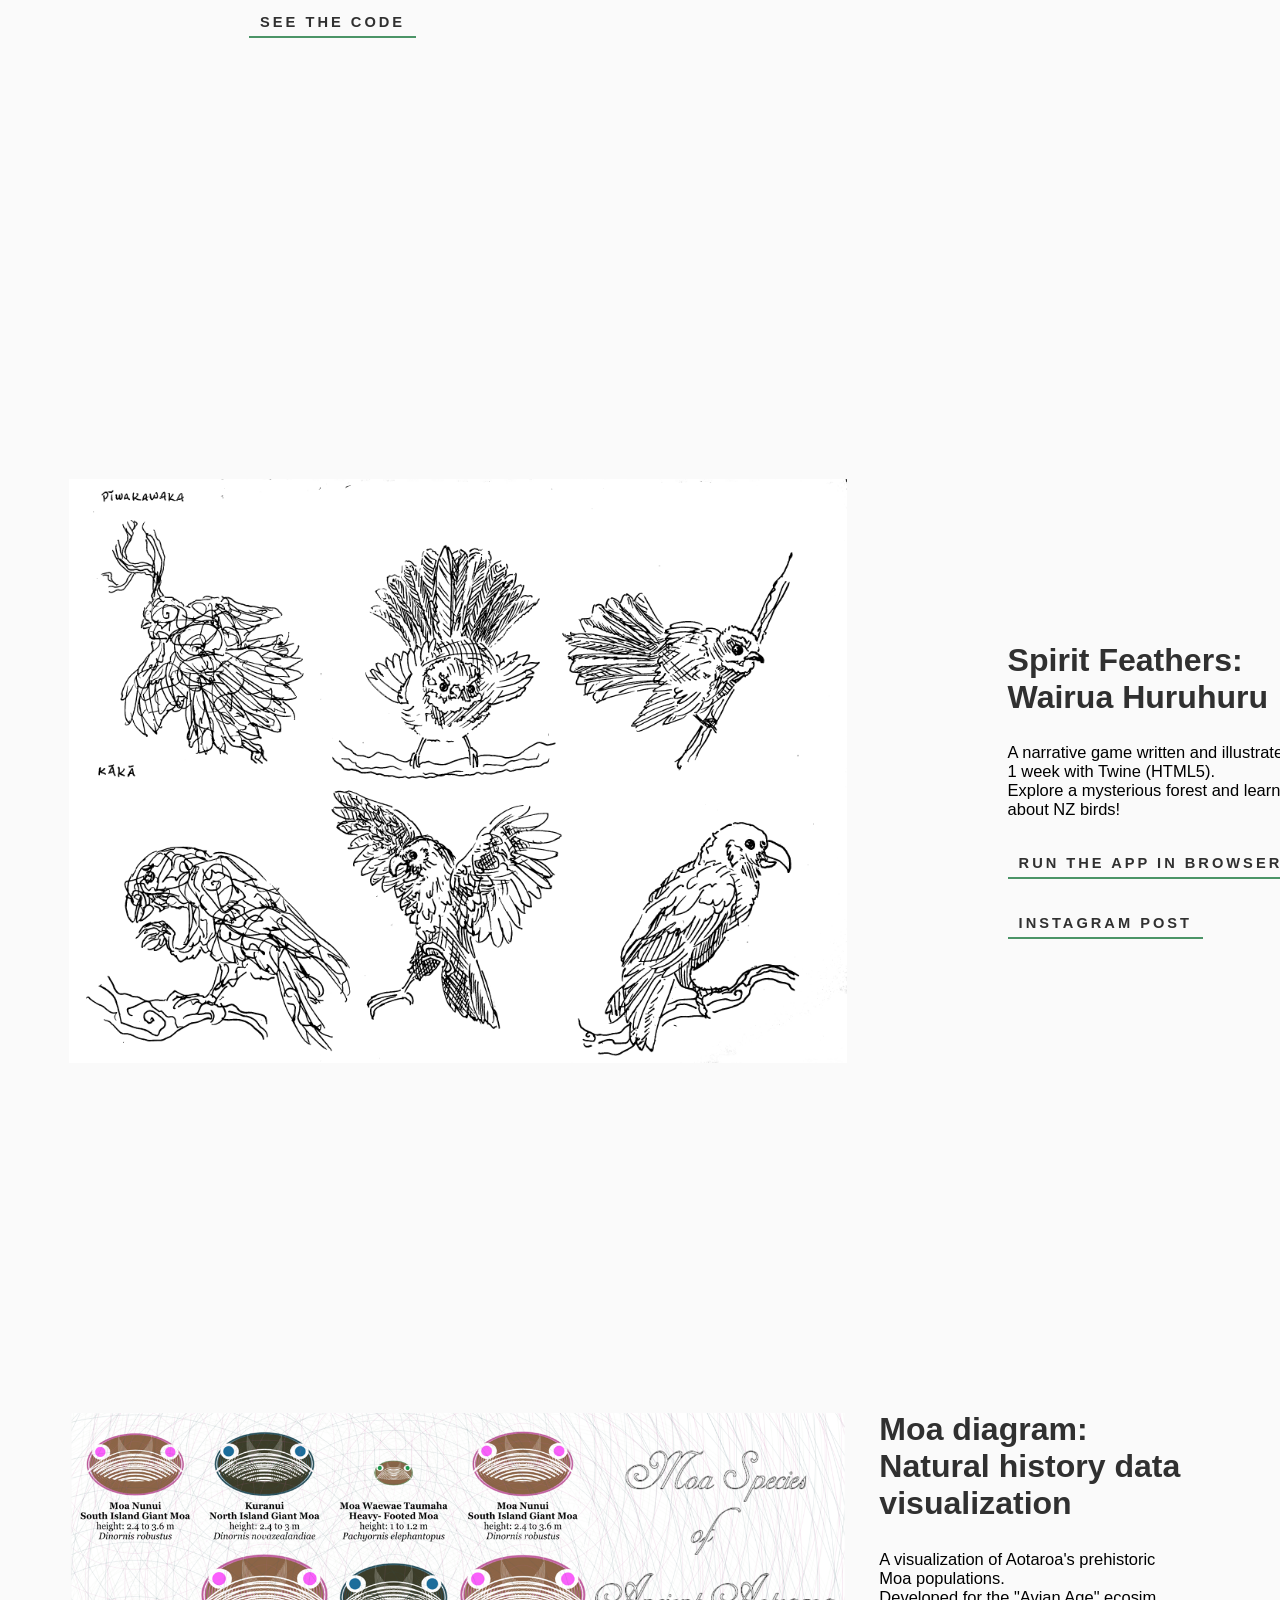
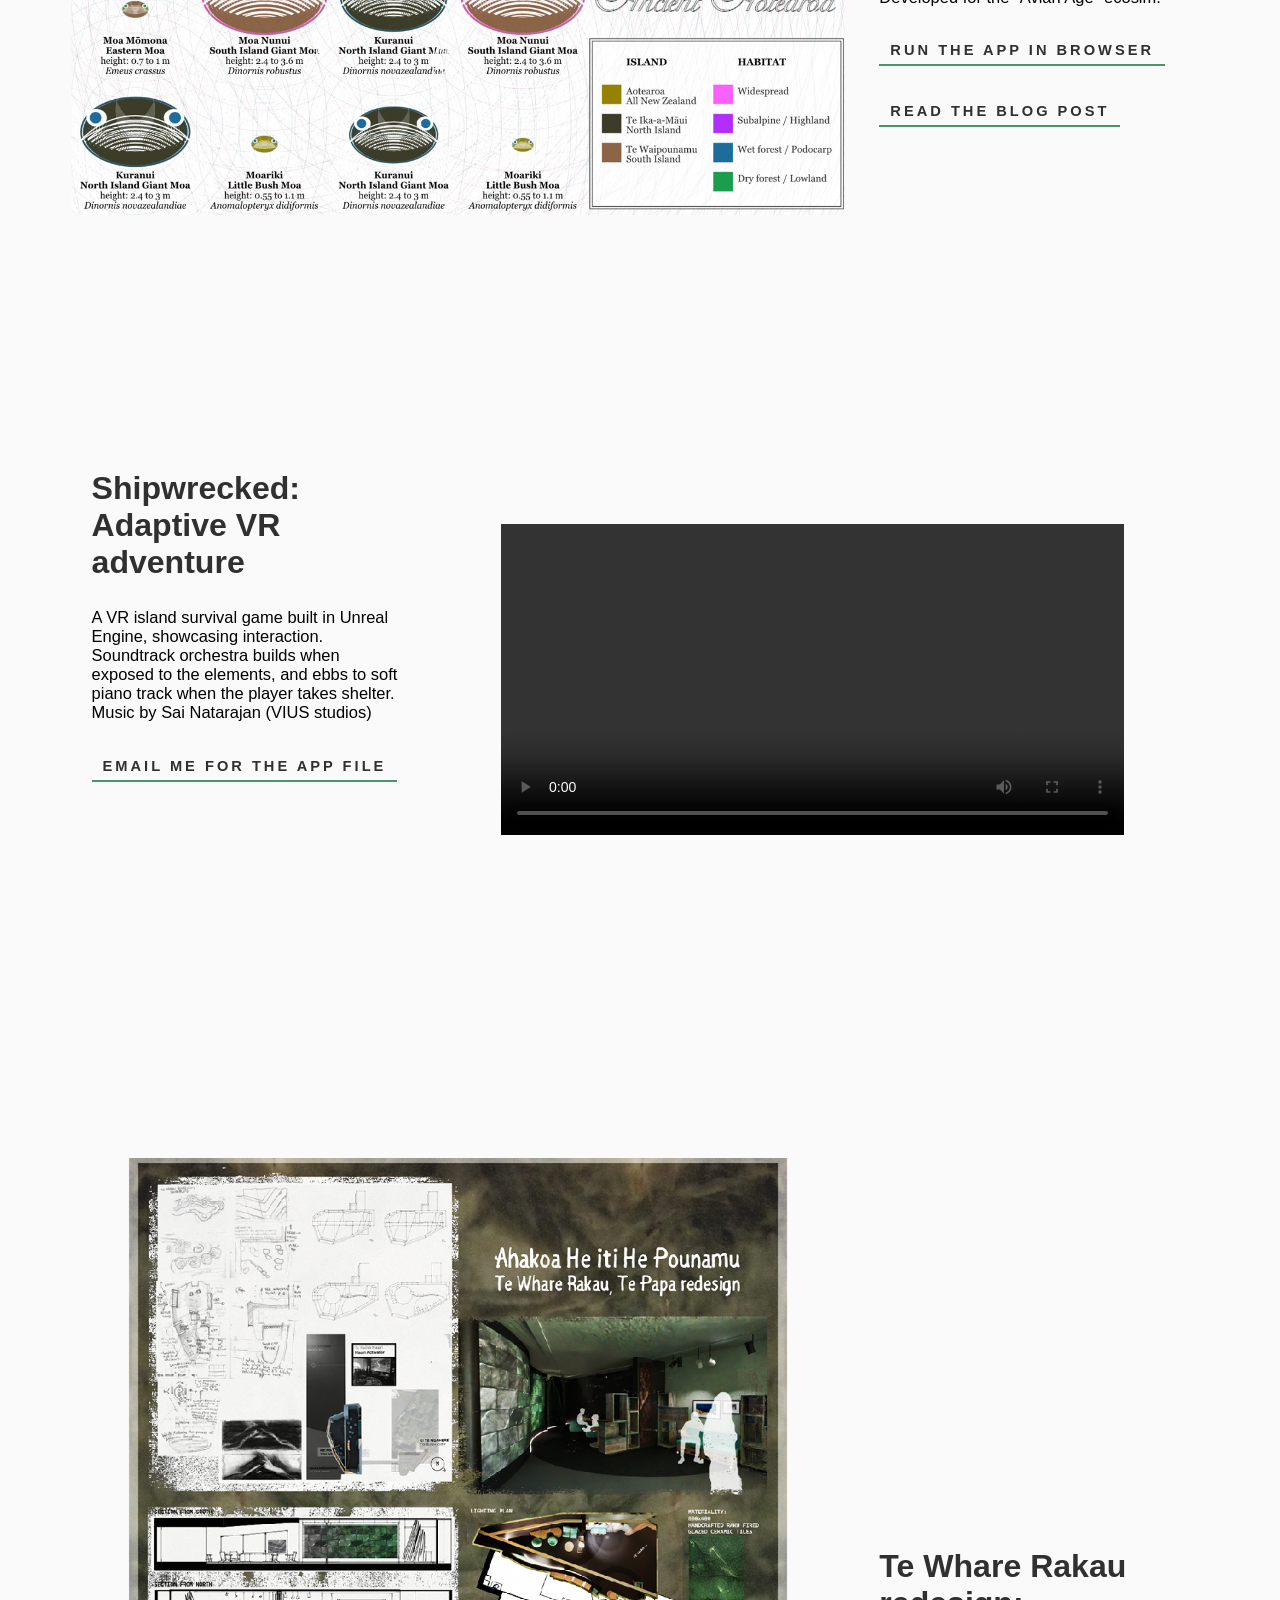
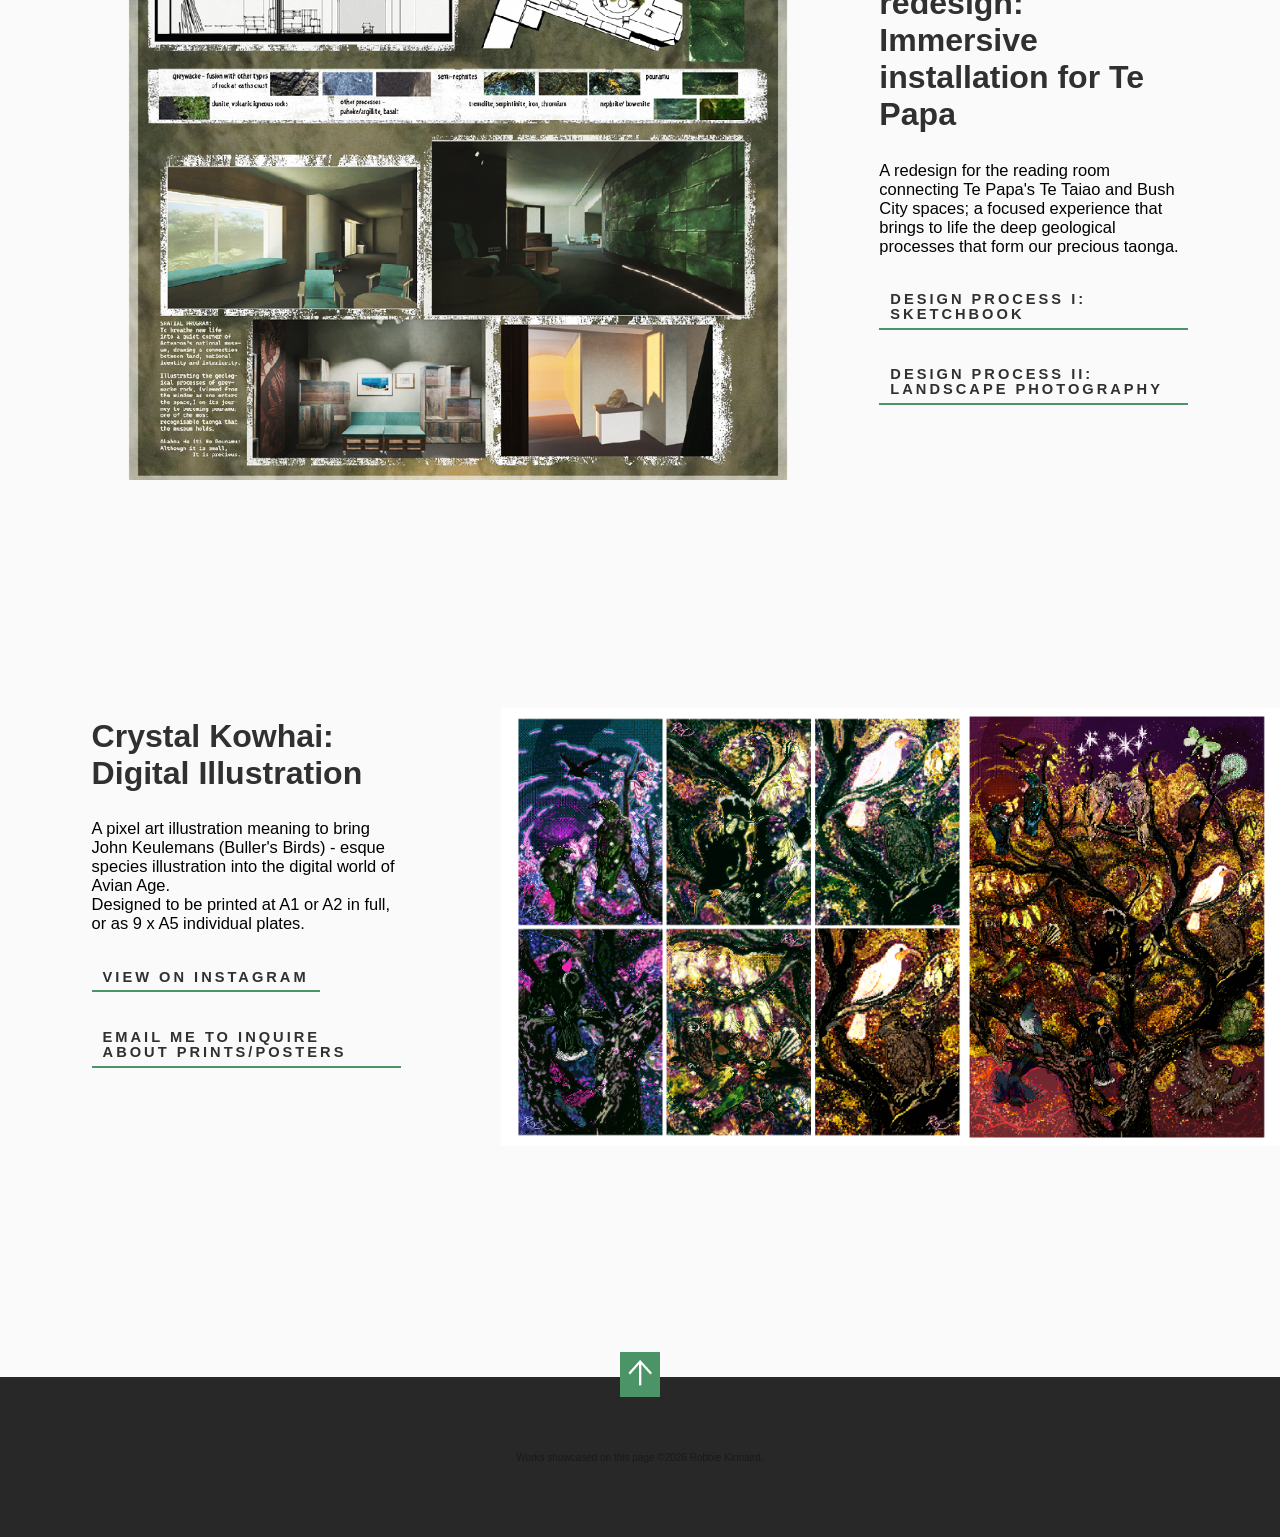
==== commit 480b9353: "site" ====
--- a/index.html
+++ b/index.html
@@ -164,14 +164,14 @@
         </section>
 
         <section class="projects" id="projects">
-            <h2 class="projects__heading section-heading">Here's a selection of things I've made.</h2>
+            <h2 class="projects__heading section-heading">Aotearoa's eco-sim game, <strong>Avian Age</strong>, is germinating here:</h2>
             <div style="text-align: center; margin: 20px 0;">
                 <p style="color: white; font-size: 1.1em; margin-bottom: 10px;">
-                    My current project, <strong>Avian Age</strong>, is here:
+                    Learn more about <strong>Avian Age</strong>, Aotearoa's eco-sim, here:
                 </p>
                 <a href="https://verteks.itch.io/avian-age-demo" target="_blank">
                     <div class="project__live-2" style="display: inline-block;">
-                          Avian Age Demo on itch.io (Major update imminent!)
+                          Avian Age Demo on itch.io (New version imminent!)
                     </div>
                 </a>
                 <br/>
@@ -183,7 +183,7 @@
                 <br/>
                 <a href="https://ruleofbirds.substack.com/" target="_blank">
                     <div class="project__live-2" style="display: inline-block;">
-                          Mailing list for Playtests + Major updates
+                          Mailing list for Playtests + Big updates
                     </div>
                 </a>
 
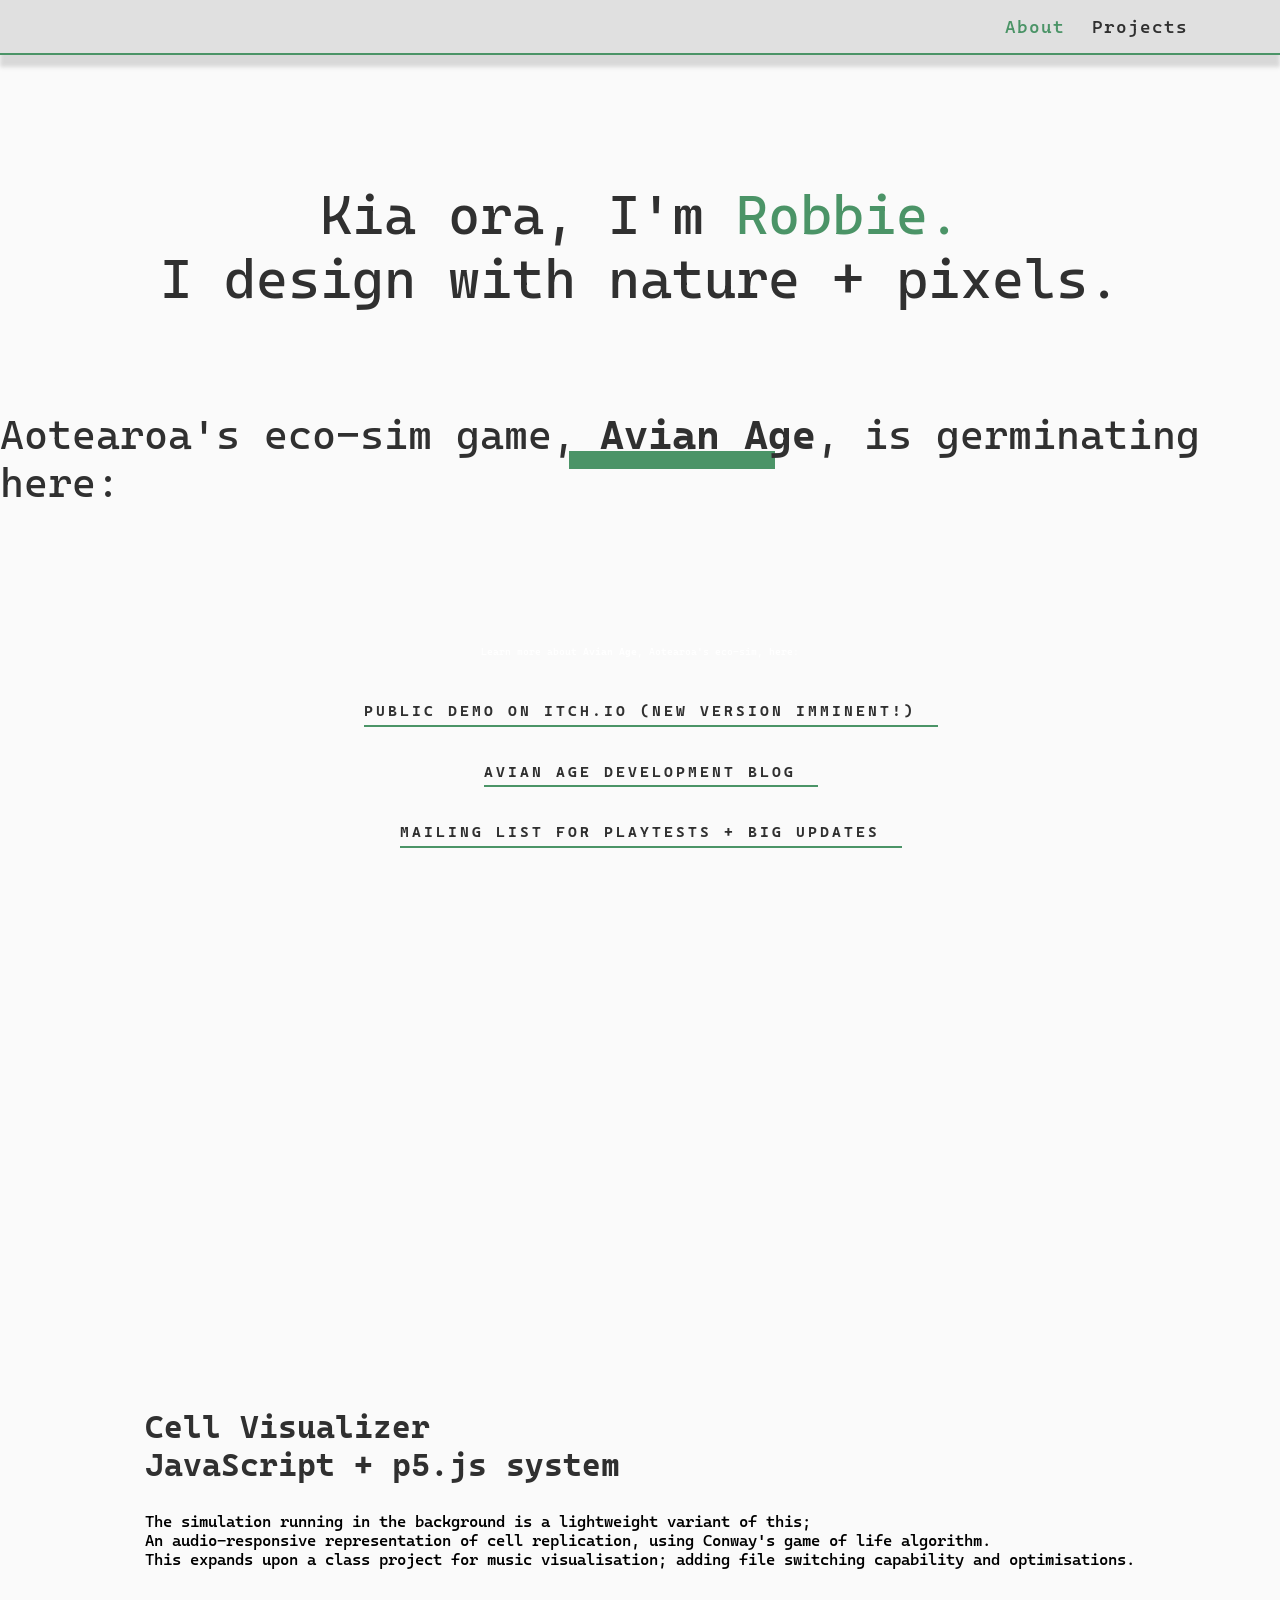
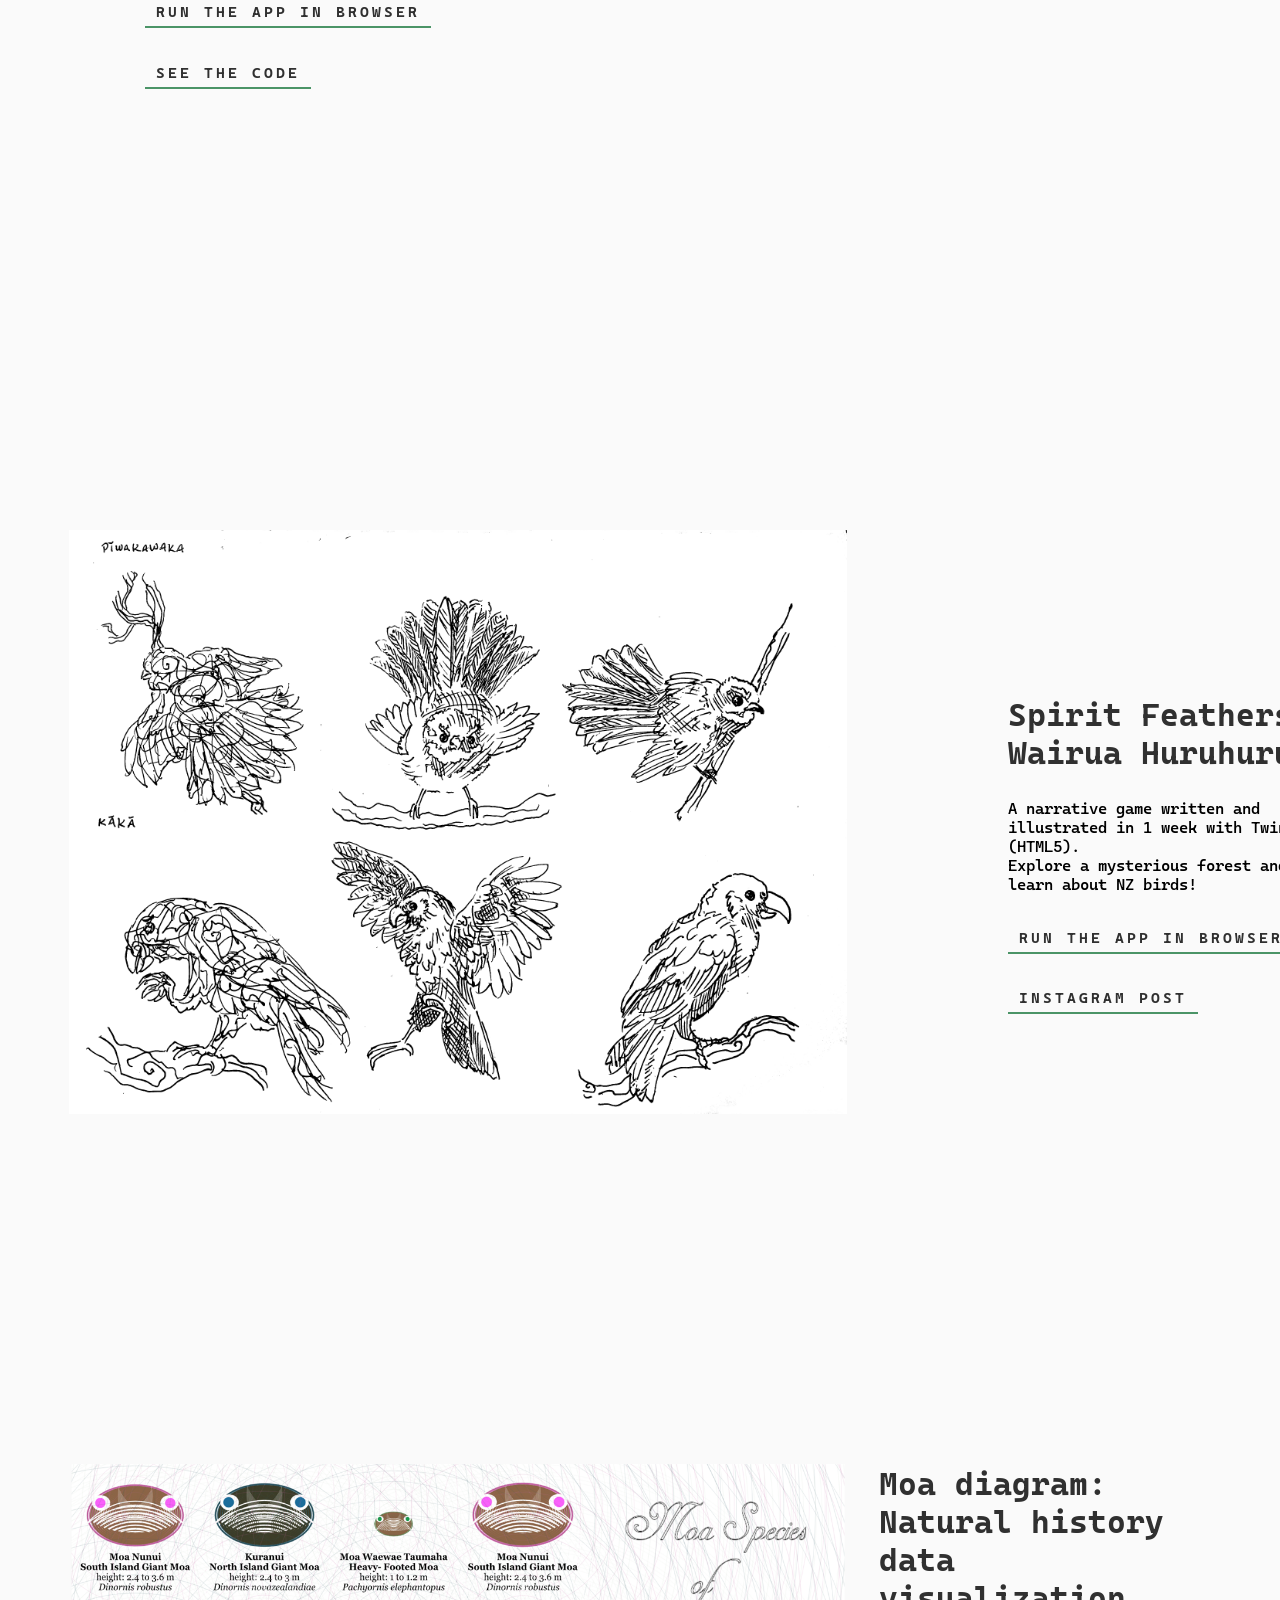
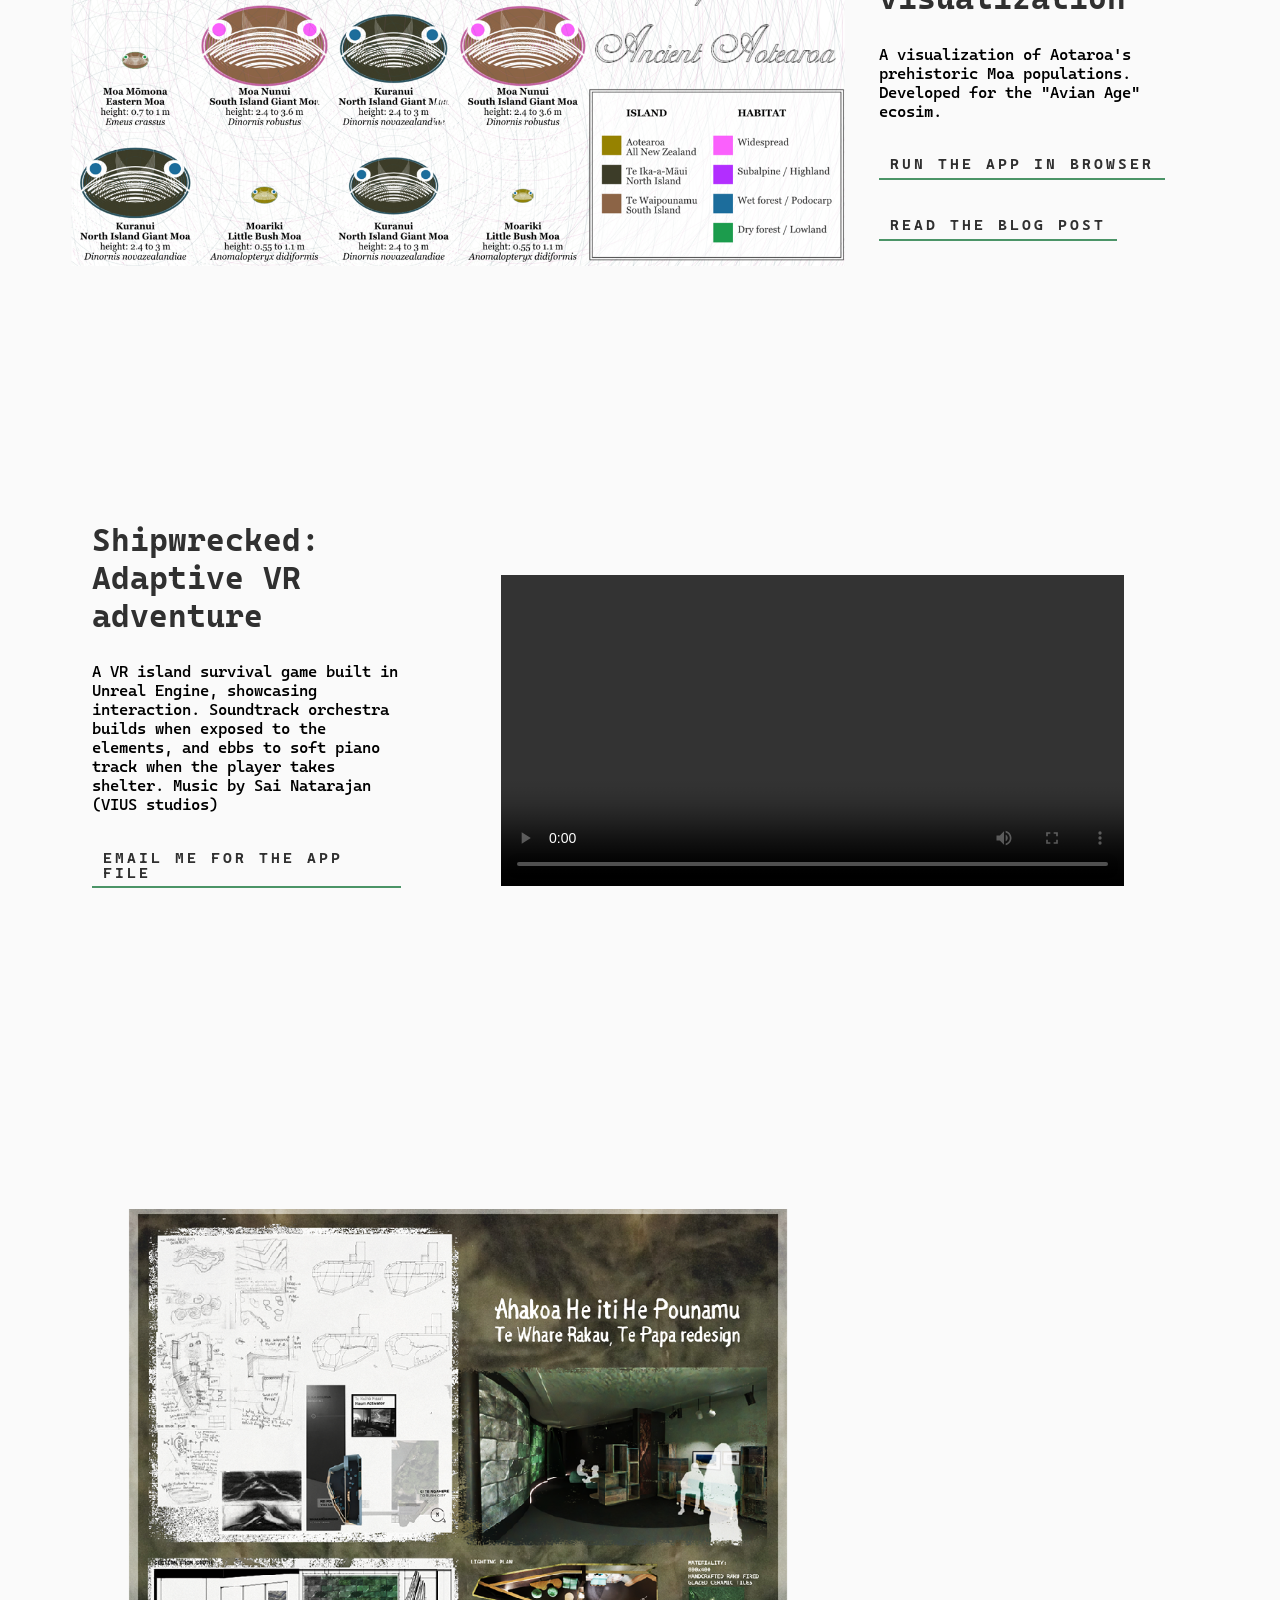
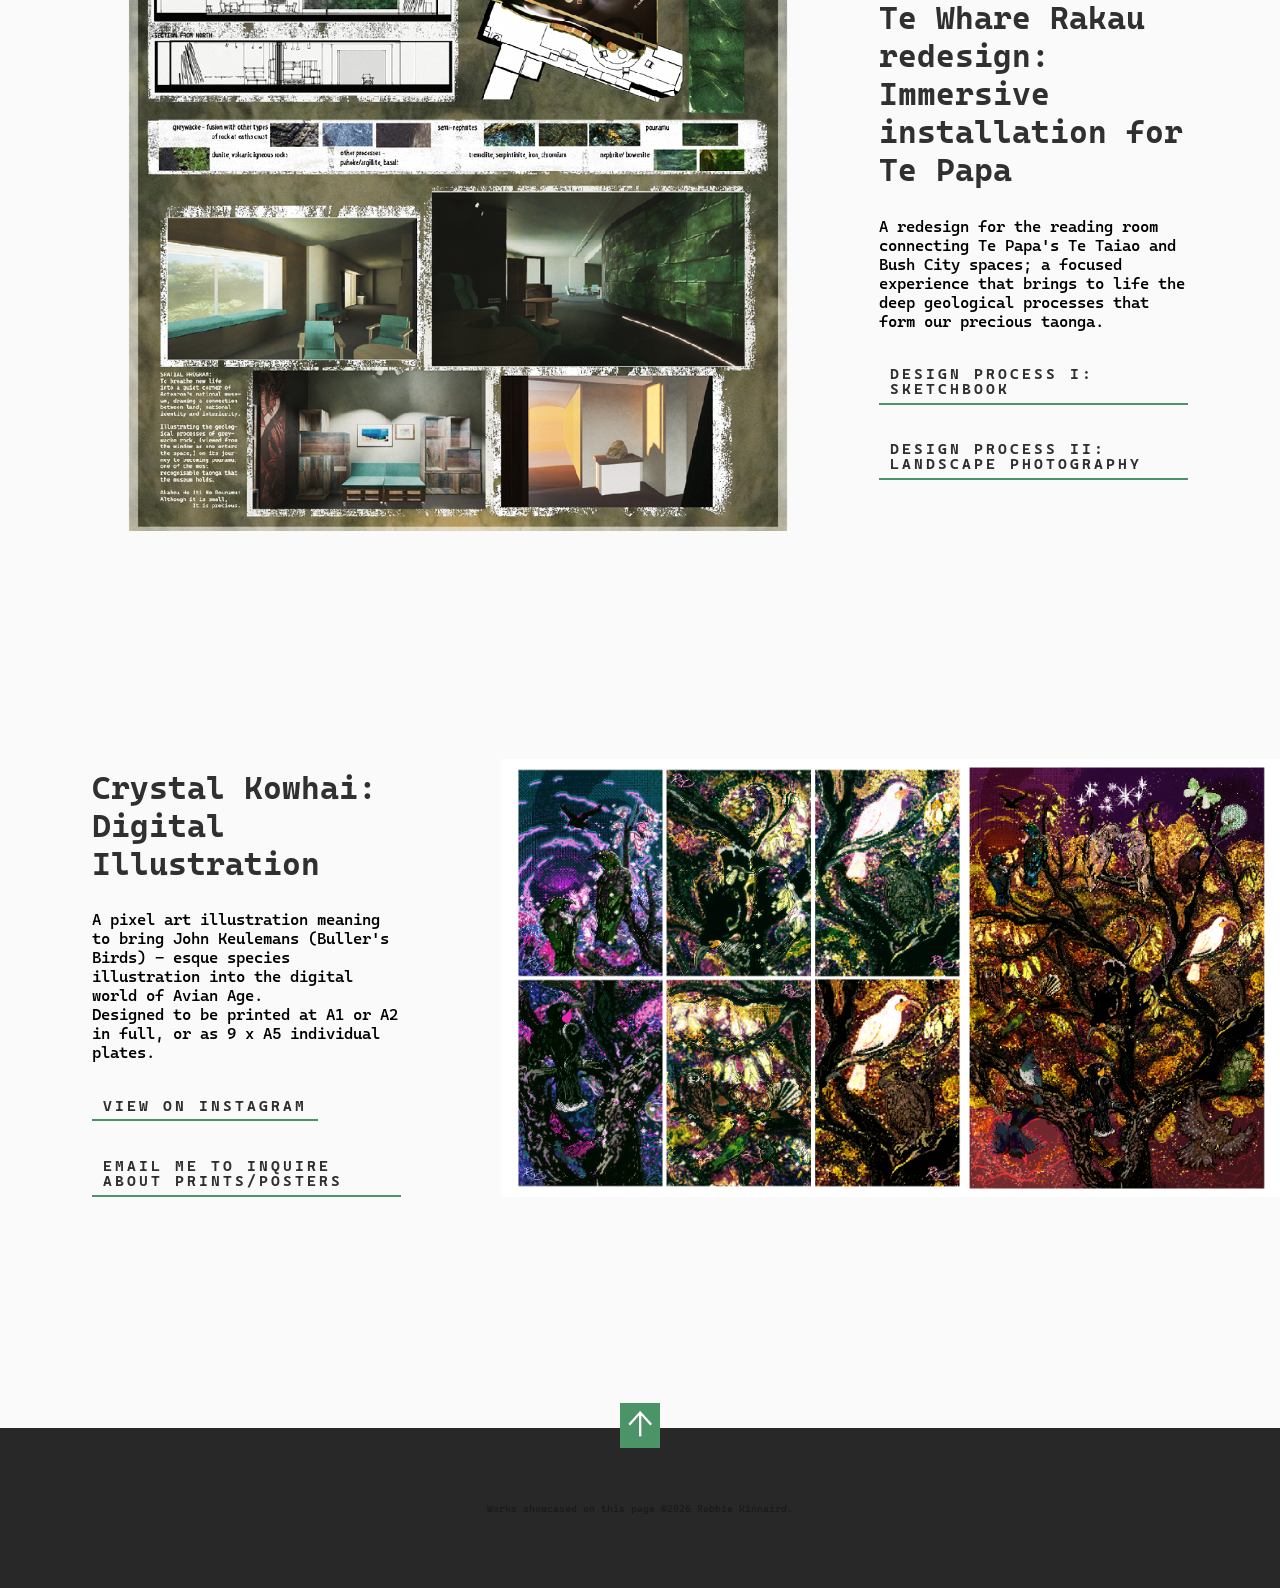
==== commit d47f1632: "Update index.html" ====
--- a/index.html
+++ b/index.html
@@ -171,7 +171,7 @@
                 </p>
                 <a href="https://verteks.itch.io/avian-age-demo" target="_blank">
                     <div class="project__live-2" style="display: inline-block;">
-                          Avian Age Demo on itch.io (New version imminent!)
+                          Public Demo on itch.io (New version imminent!)
                     </div>
                 </a>
                 <br/>
--- a/home.css
+++ b/home.css
@@ -1,4 +1,4 @@
-@import url(https://fonts.googleapis.com/css2?family=Montserrat:wght@300;400;500;600;700&display=swap); @import url(https://fonts.googleapis.com/css2?family=Raleway:wght@300;400;500;600;700&display=swap); *,*::before,*::after {
+@import url(https://fonts.googleapis.com/css2?family=Cascadia+Code:wght@300;400;500;600;700&display=swap); @import url(https://fonts.googleapis.com/css2?family=Montserrat:wght@300;400;500;600;700&display=swap); @import url(https://fonts.googleapis.com/css2?family=Raleway:wght@300;400;500;600;700&display=swap); *,*::before,*::after {
     margin: 0;
     padding: 0;
     box-sizing: inherit
@@ -43,7 +43,7 @@
 body {
     min-height: 100vh;
     color: #303030;
-    font-family: cascadia code, sans-serif;
+    font-family: "Cascadia Code", monospace;
     background-color: #fafafa;
     overflow-x: hidden
 }
@@ -553,7 +553,7 @@
     color: inherit;
     background-color: #b1b1b1;
     font-size: 1.6rem;
-    font-family: monserrat, sans-serif;
+    font-family: "Montserrat", sans-serif;
     border-left: 2px solid transparent;
     border-radius: 0
 }
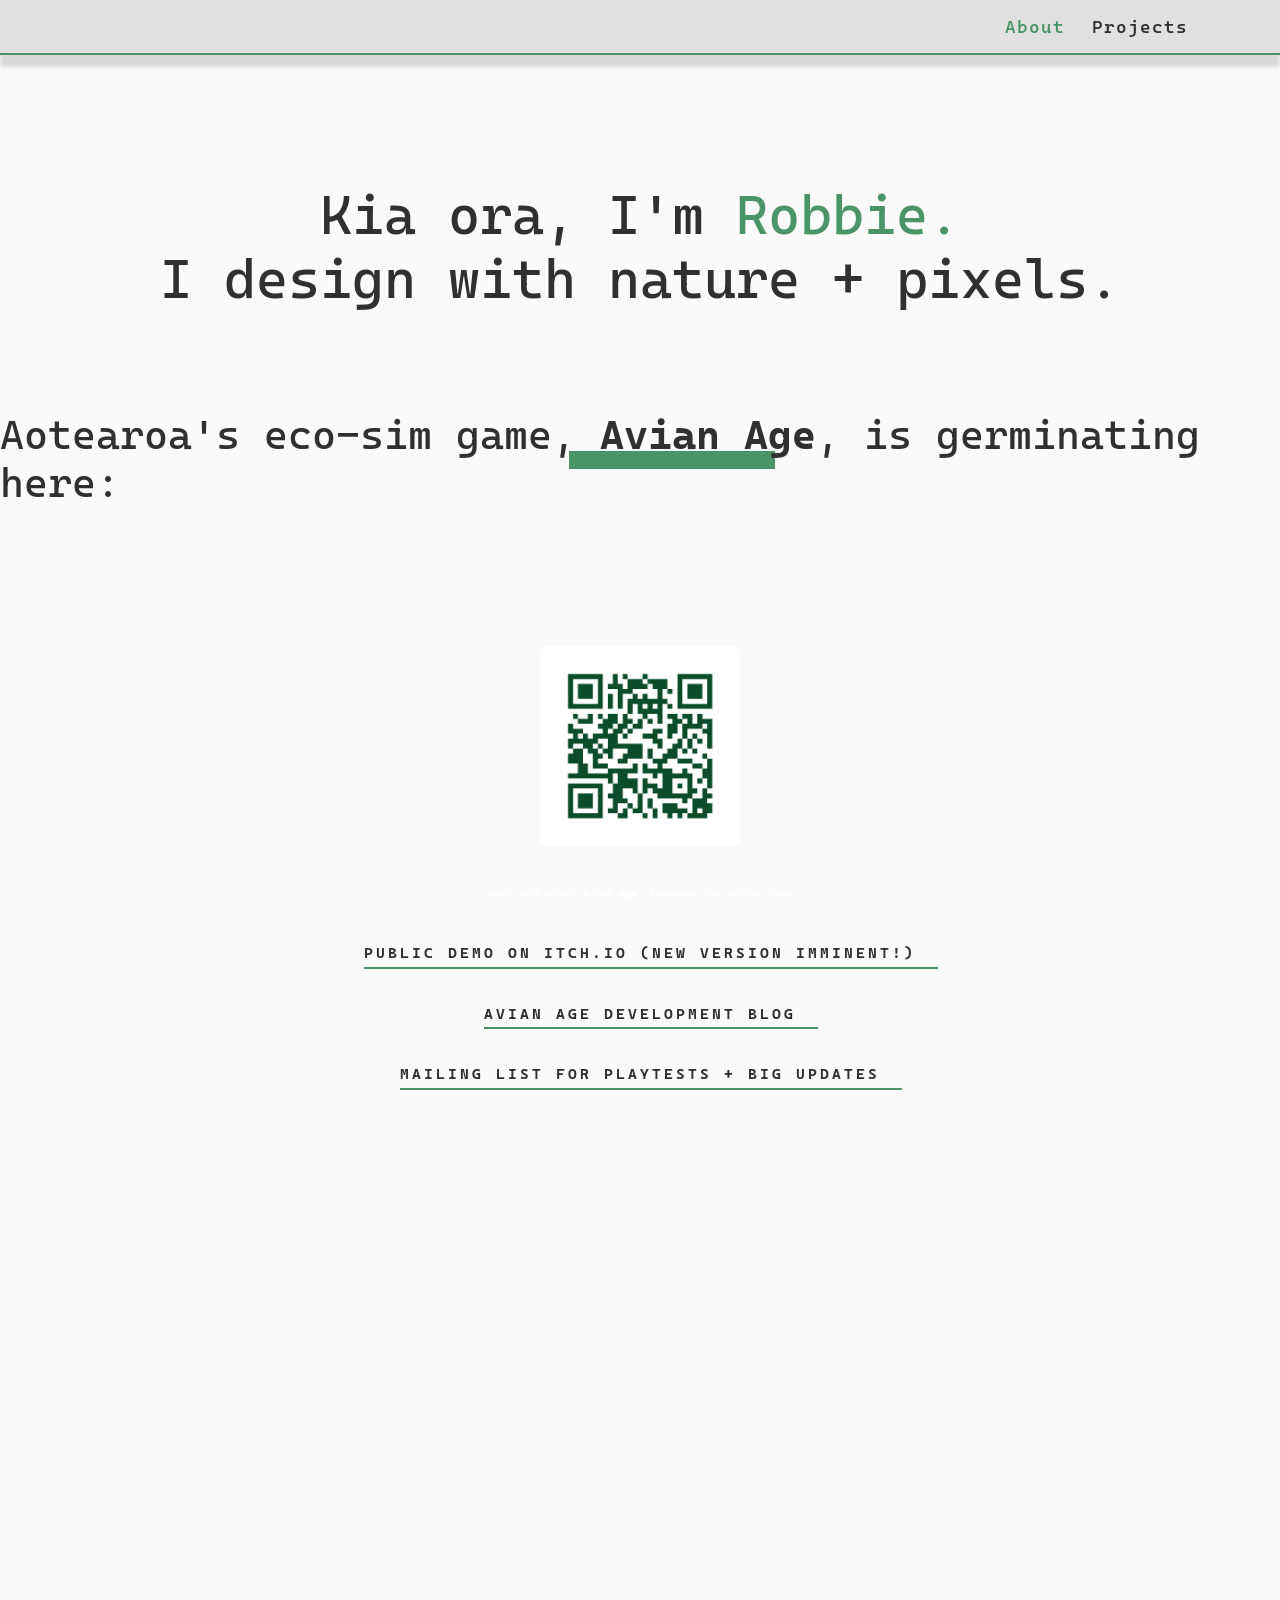
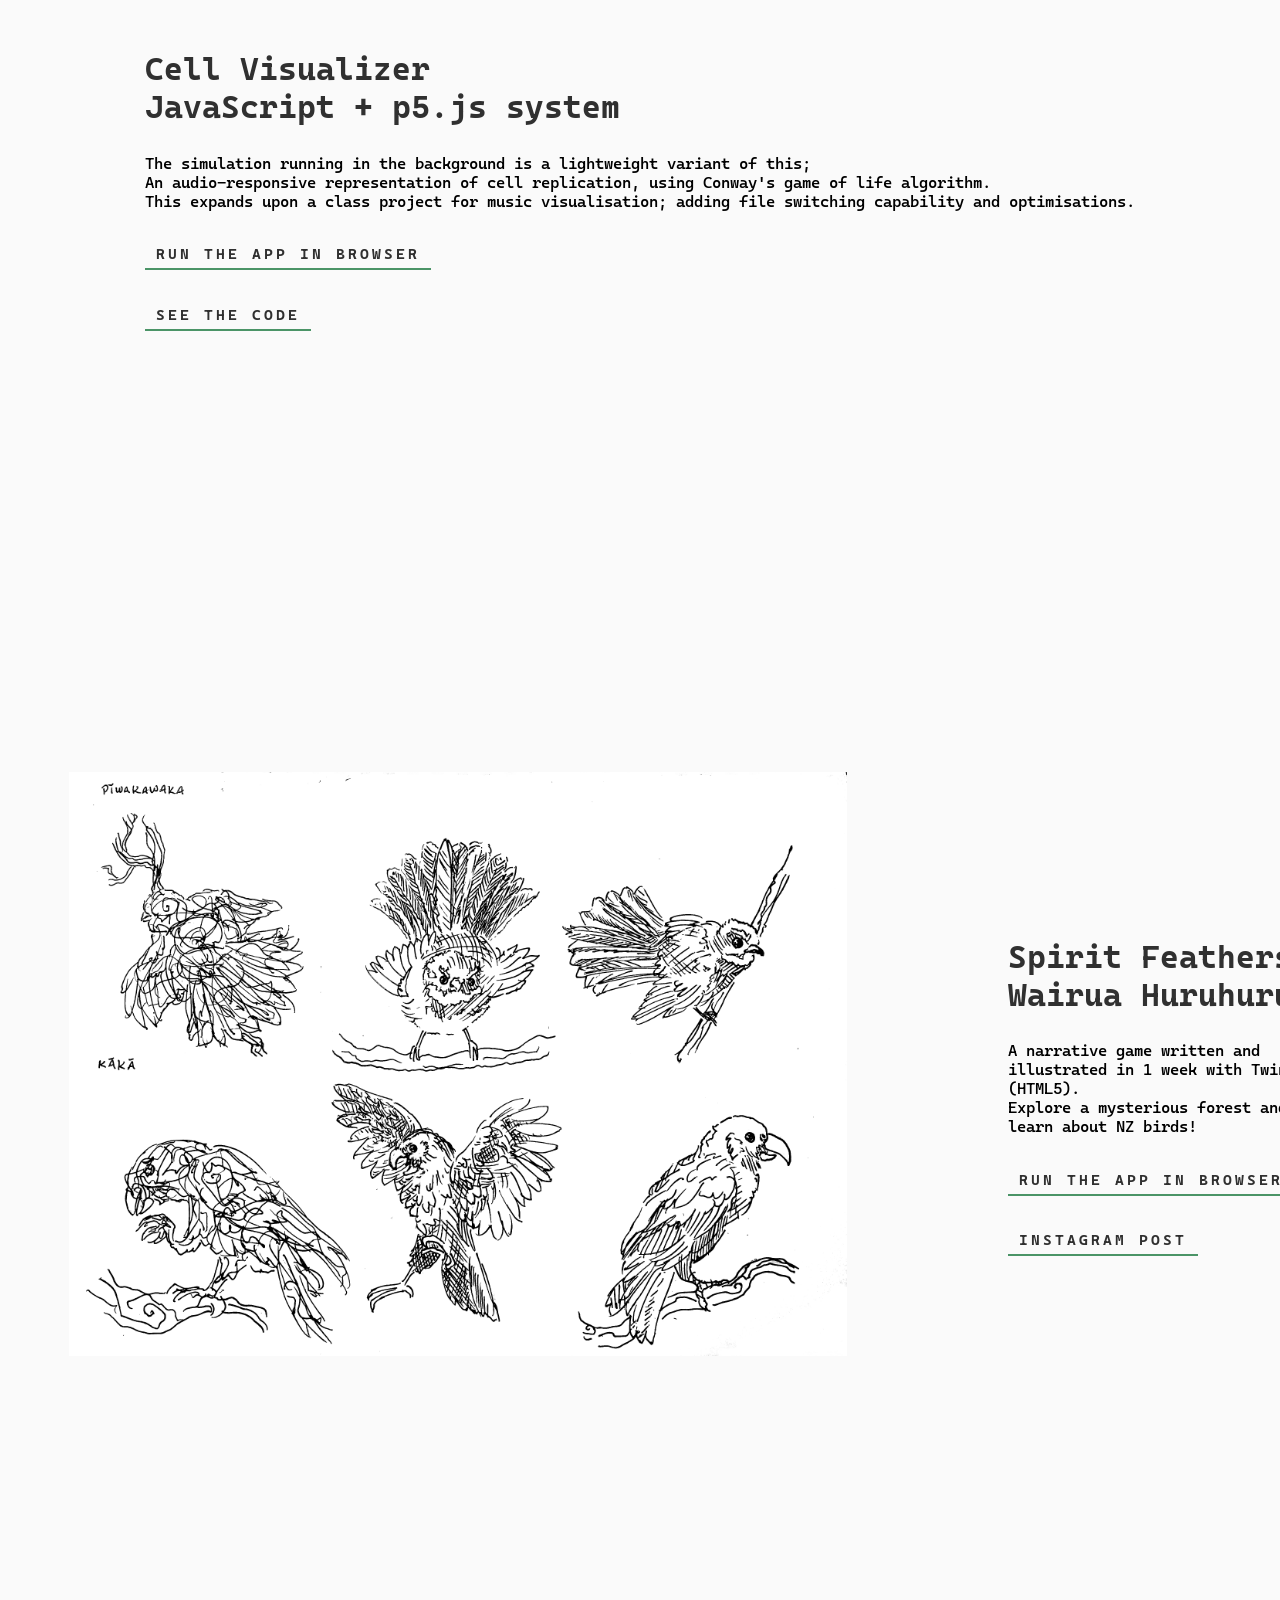
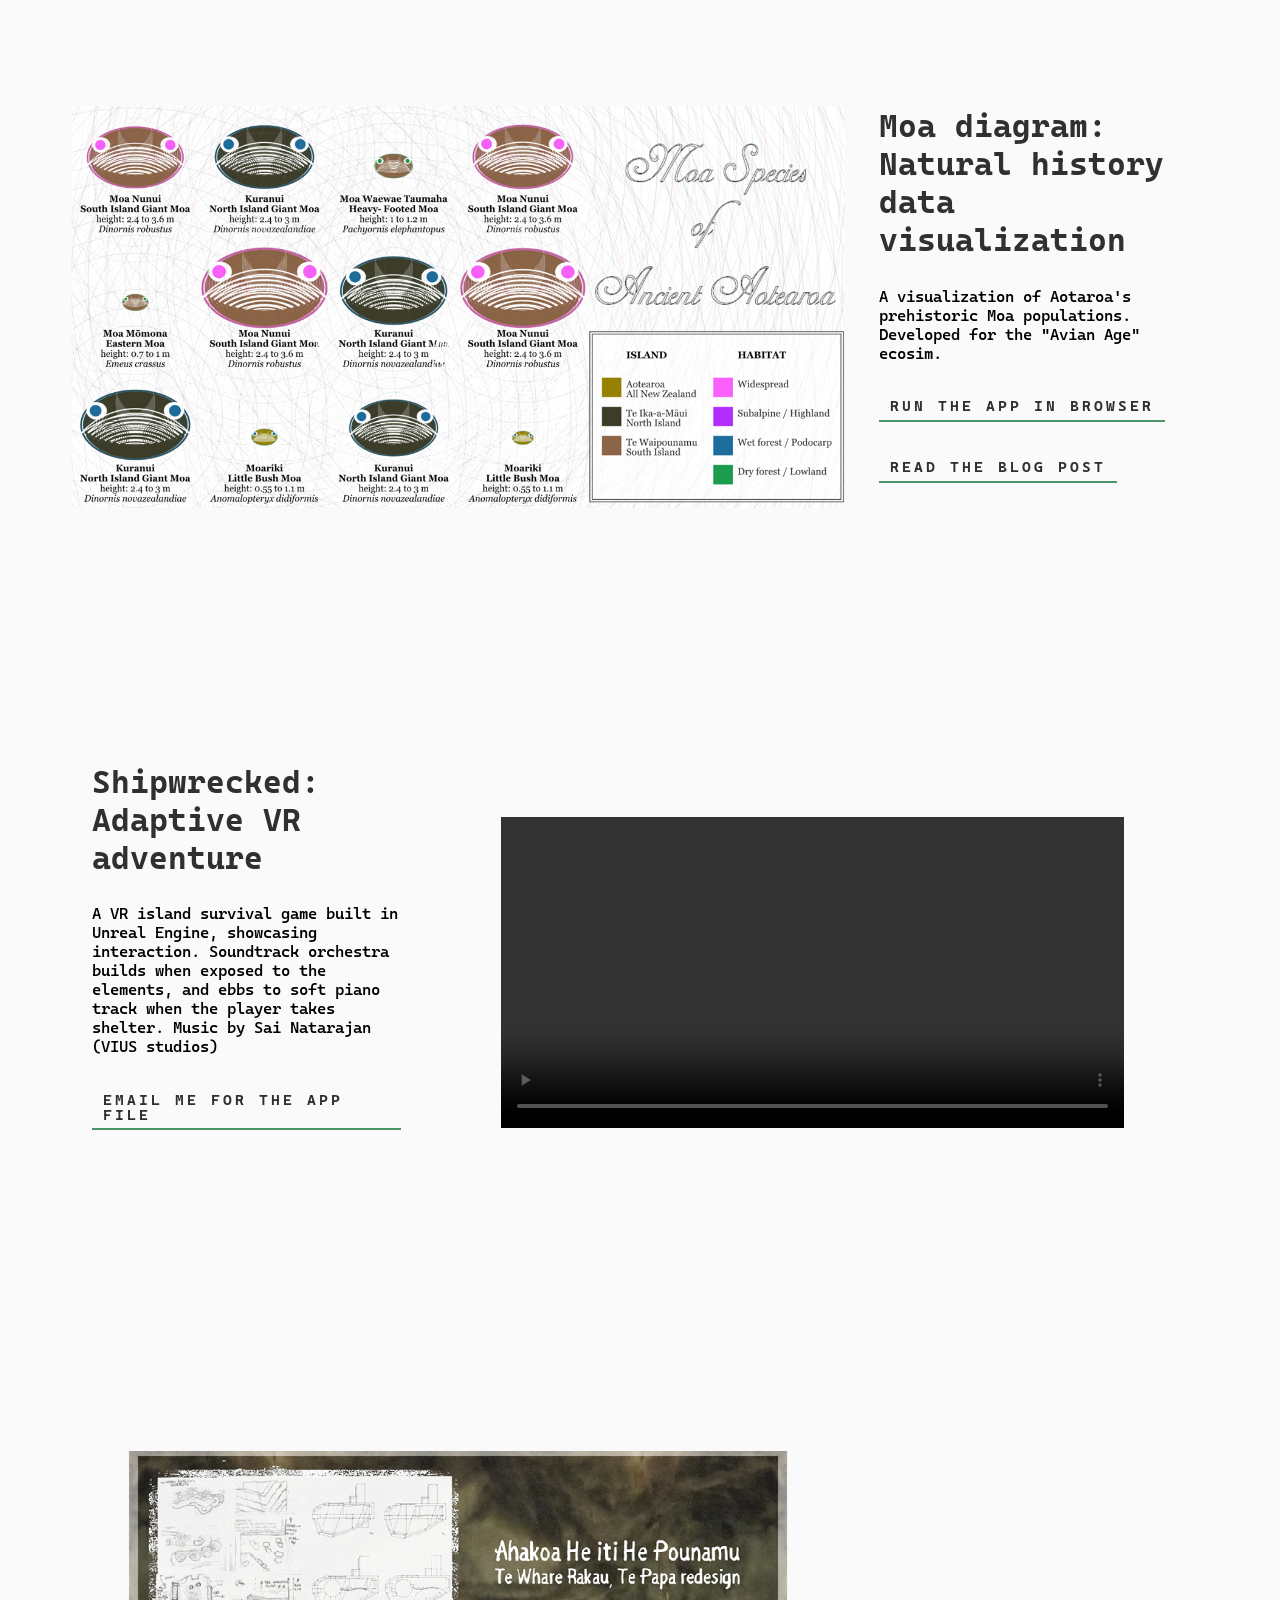
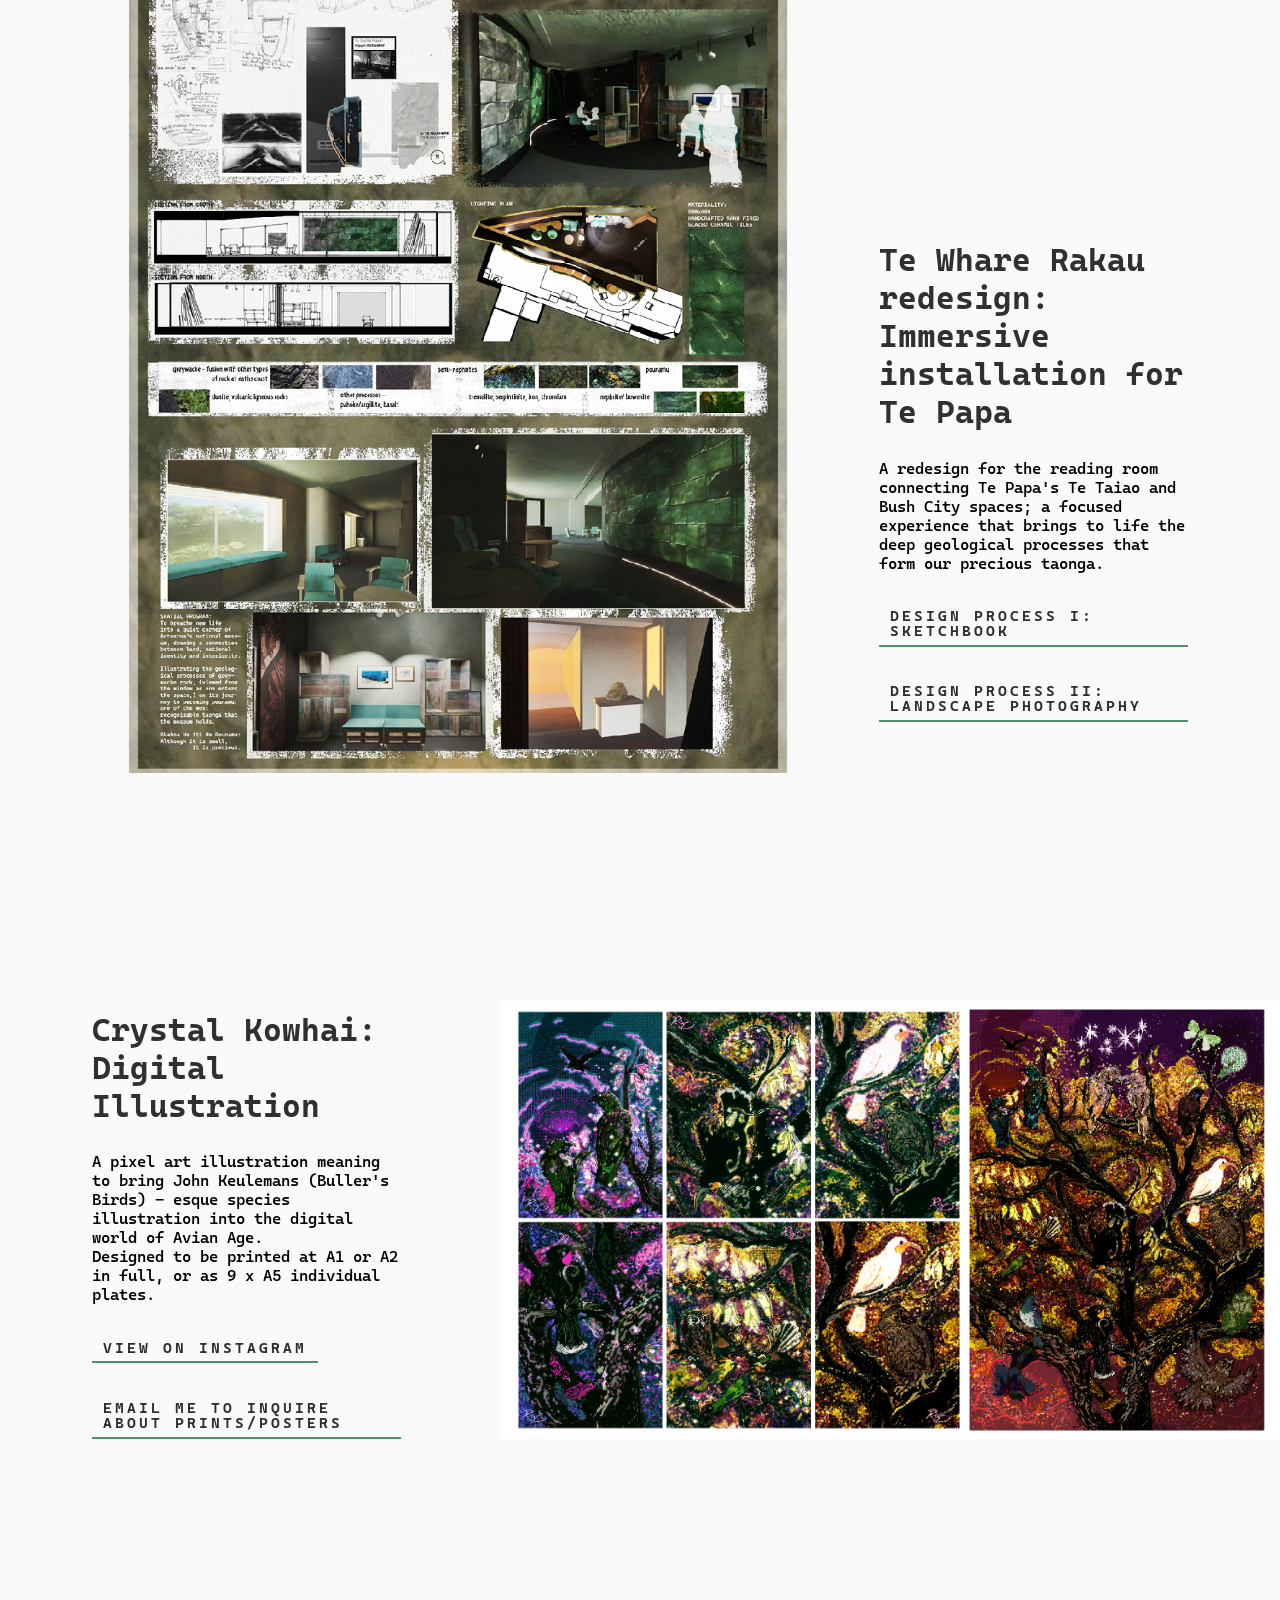
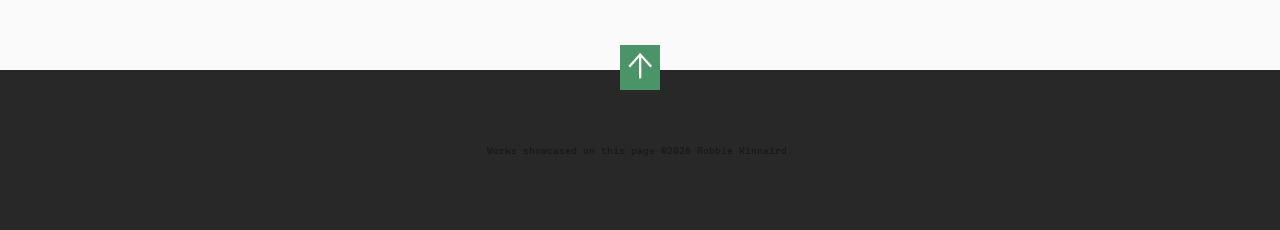
==== commit 502dd46c: "qr" ====
--- a/index.html
+++ b/index.html
@@ -166,6 +166,11 @@
         <section class="projects" id="projects">
             <h2 class="projects__heading section-heading">Aotearoa's eco-sim game, <strong>Avian Age</strong>, is germinating here:</h2>
             <div style="text-align: center; margin: 20px 0;">
+                <a href="https://discord.gg/3Ab2bvMcs" target="_blank">
+                    <img src="imgs/discord_qr.png" alt="Discord invite QR code" width="200" height="200" style="background: white; padding: 8px; border-radius: 8px;"/>
+                </a>
+            </div>
+            <div style="text-align: center; margin: 20px 0;">
                 <p style="color: white; font-size: 1.1em; margin-bottom: 10px;">
                     Learn more about <strong>Avian Age</strong>, Aotearoa's eco-sim, here:
                 </p>
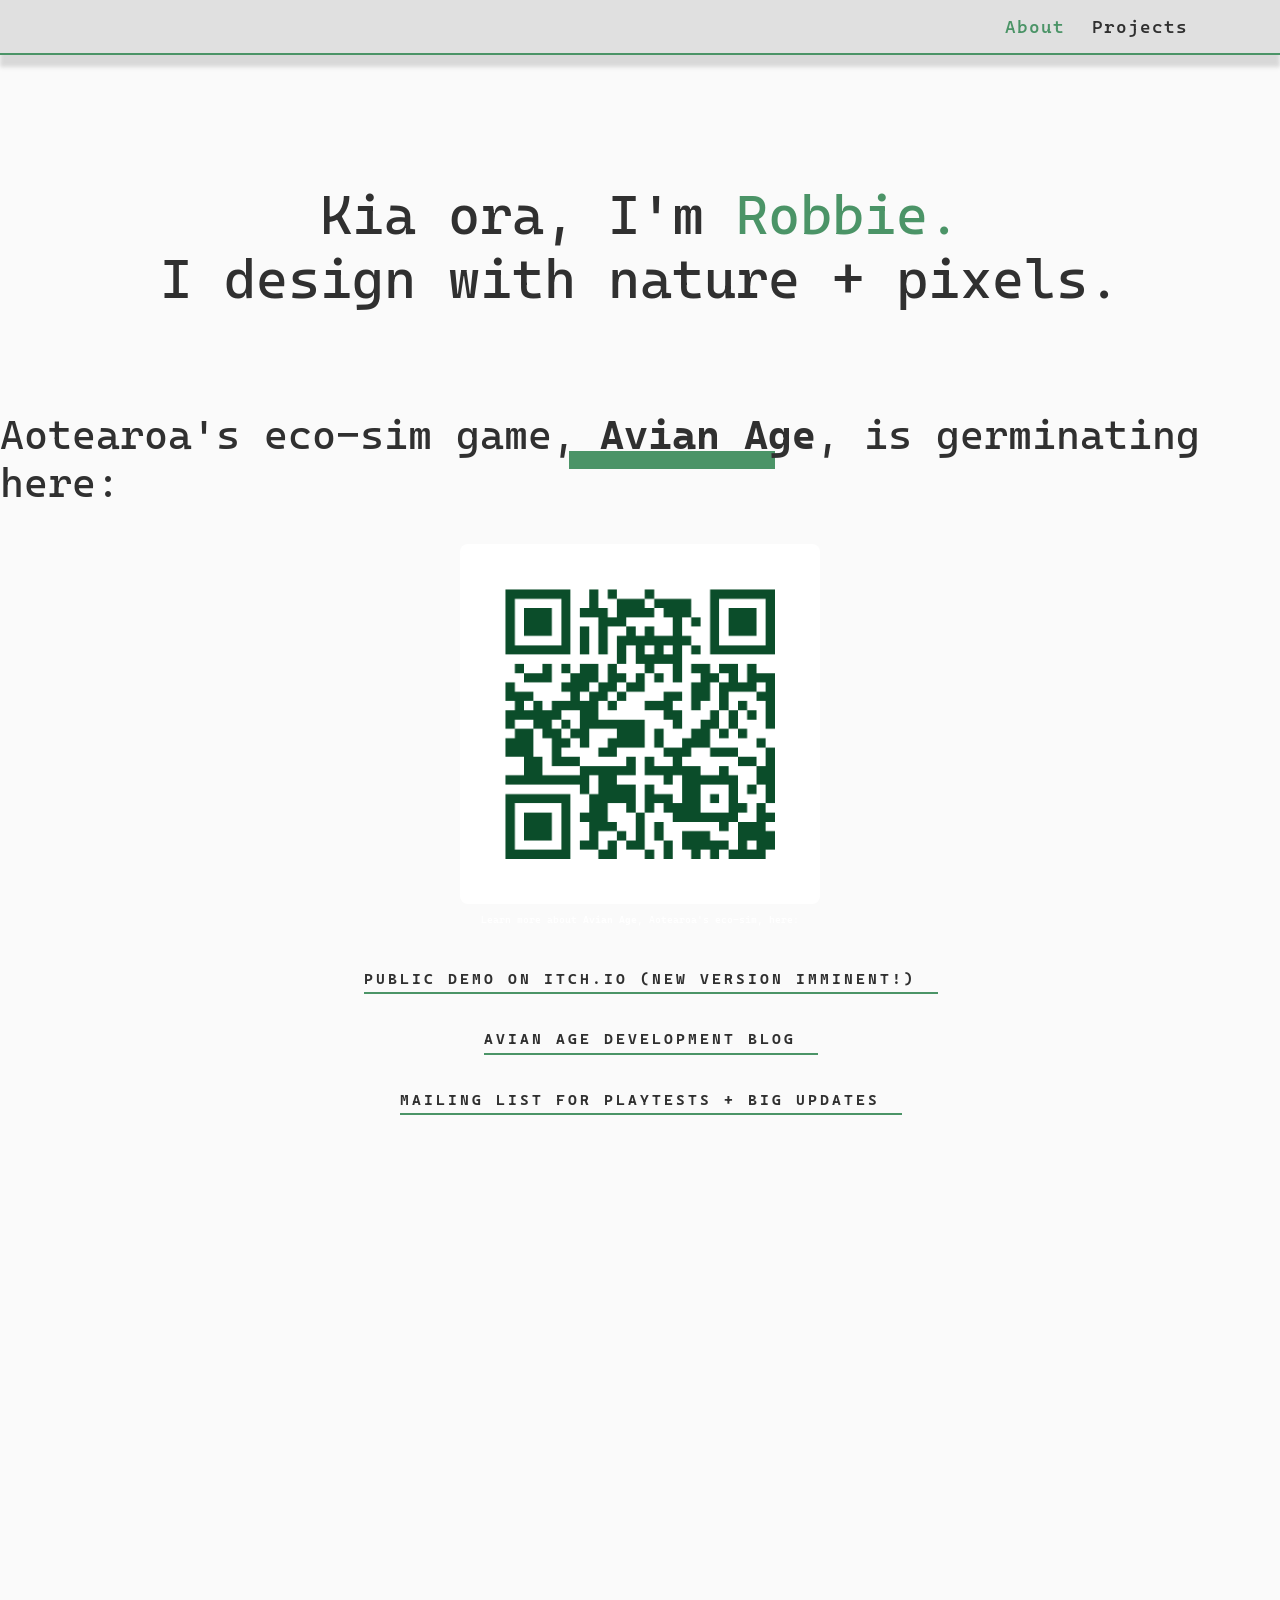
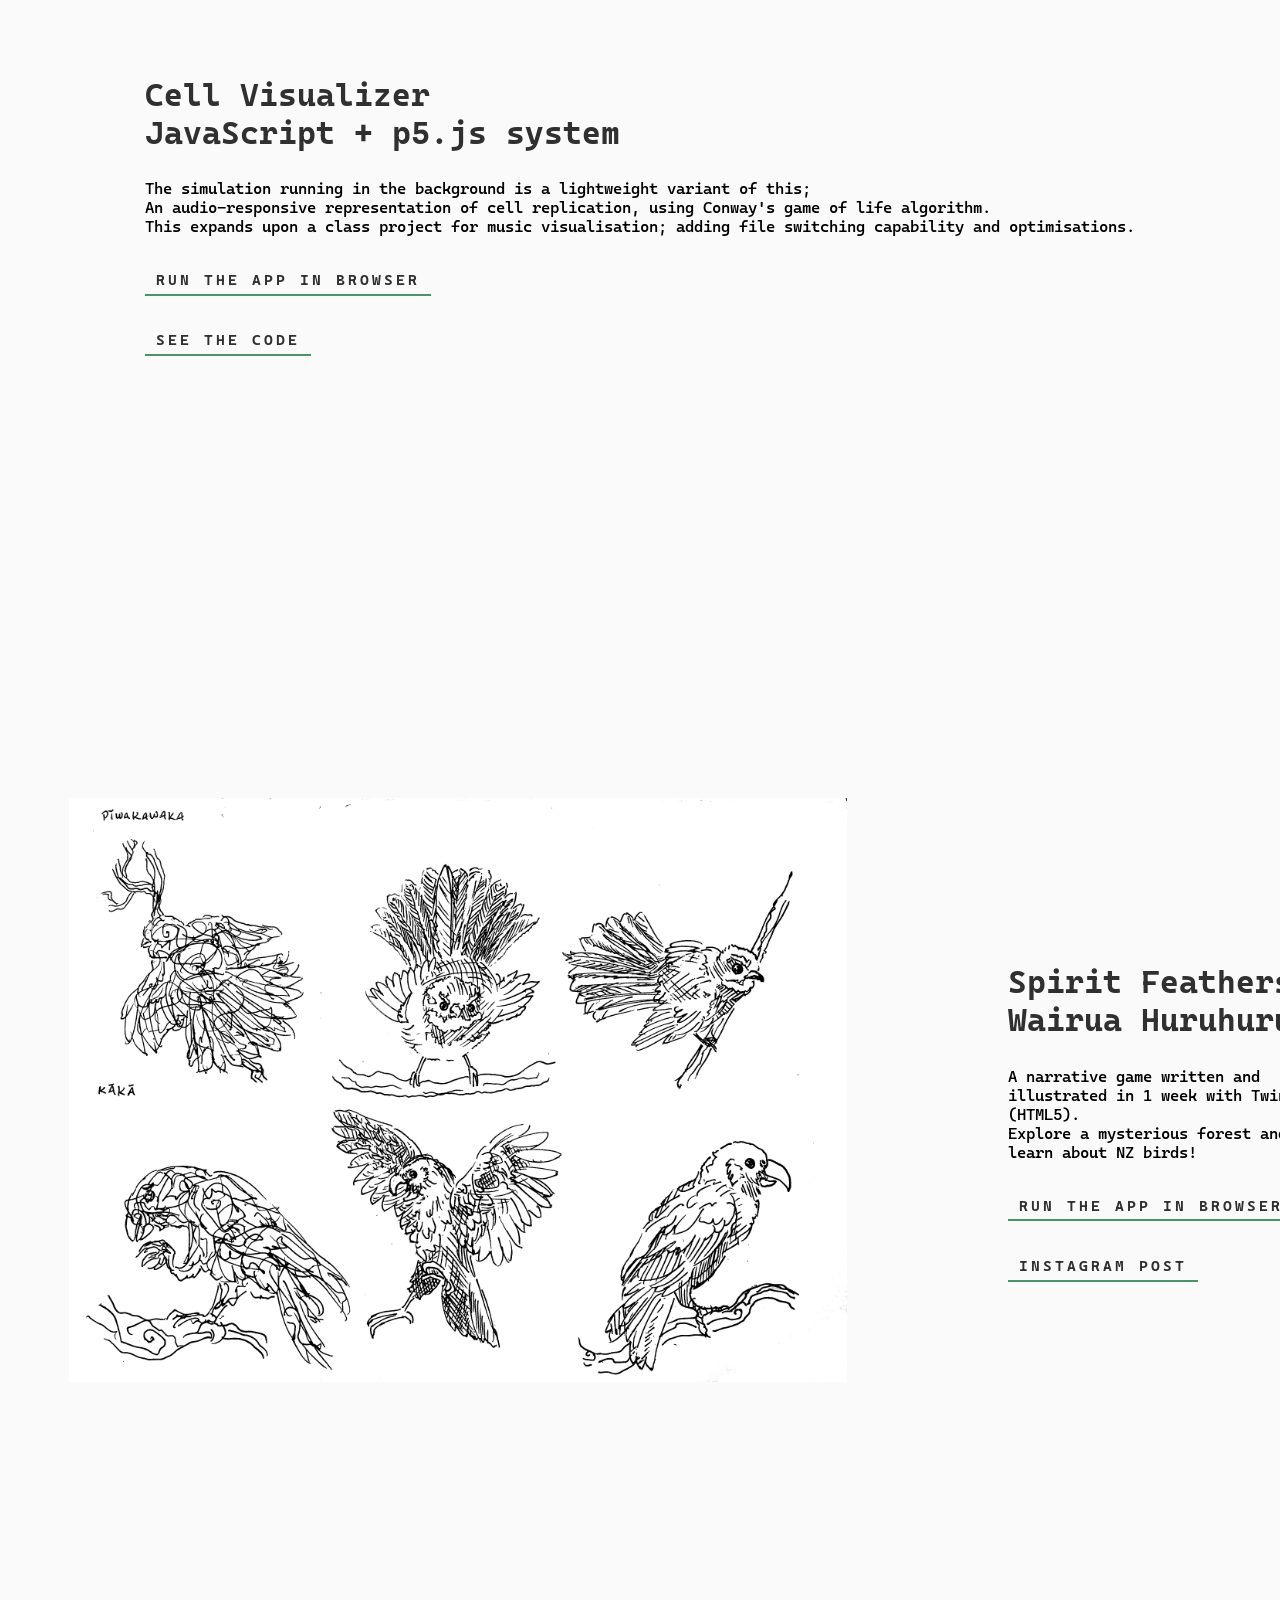
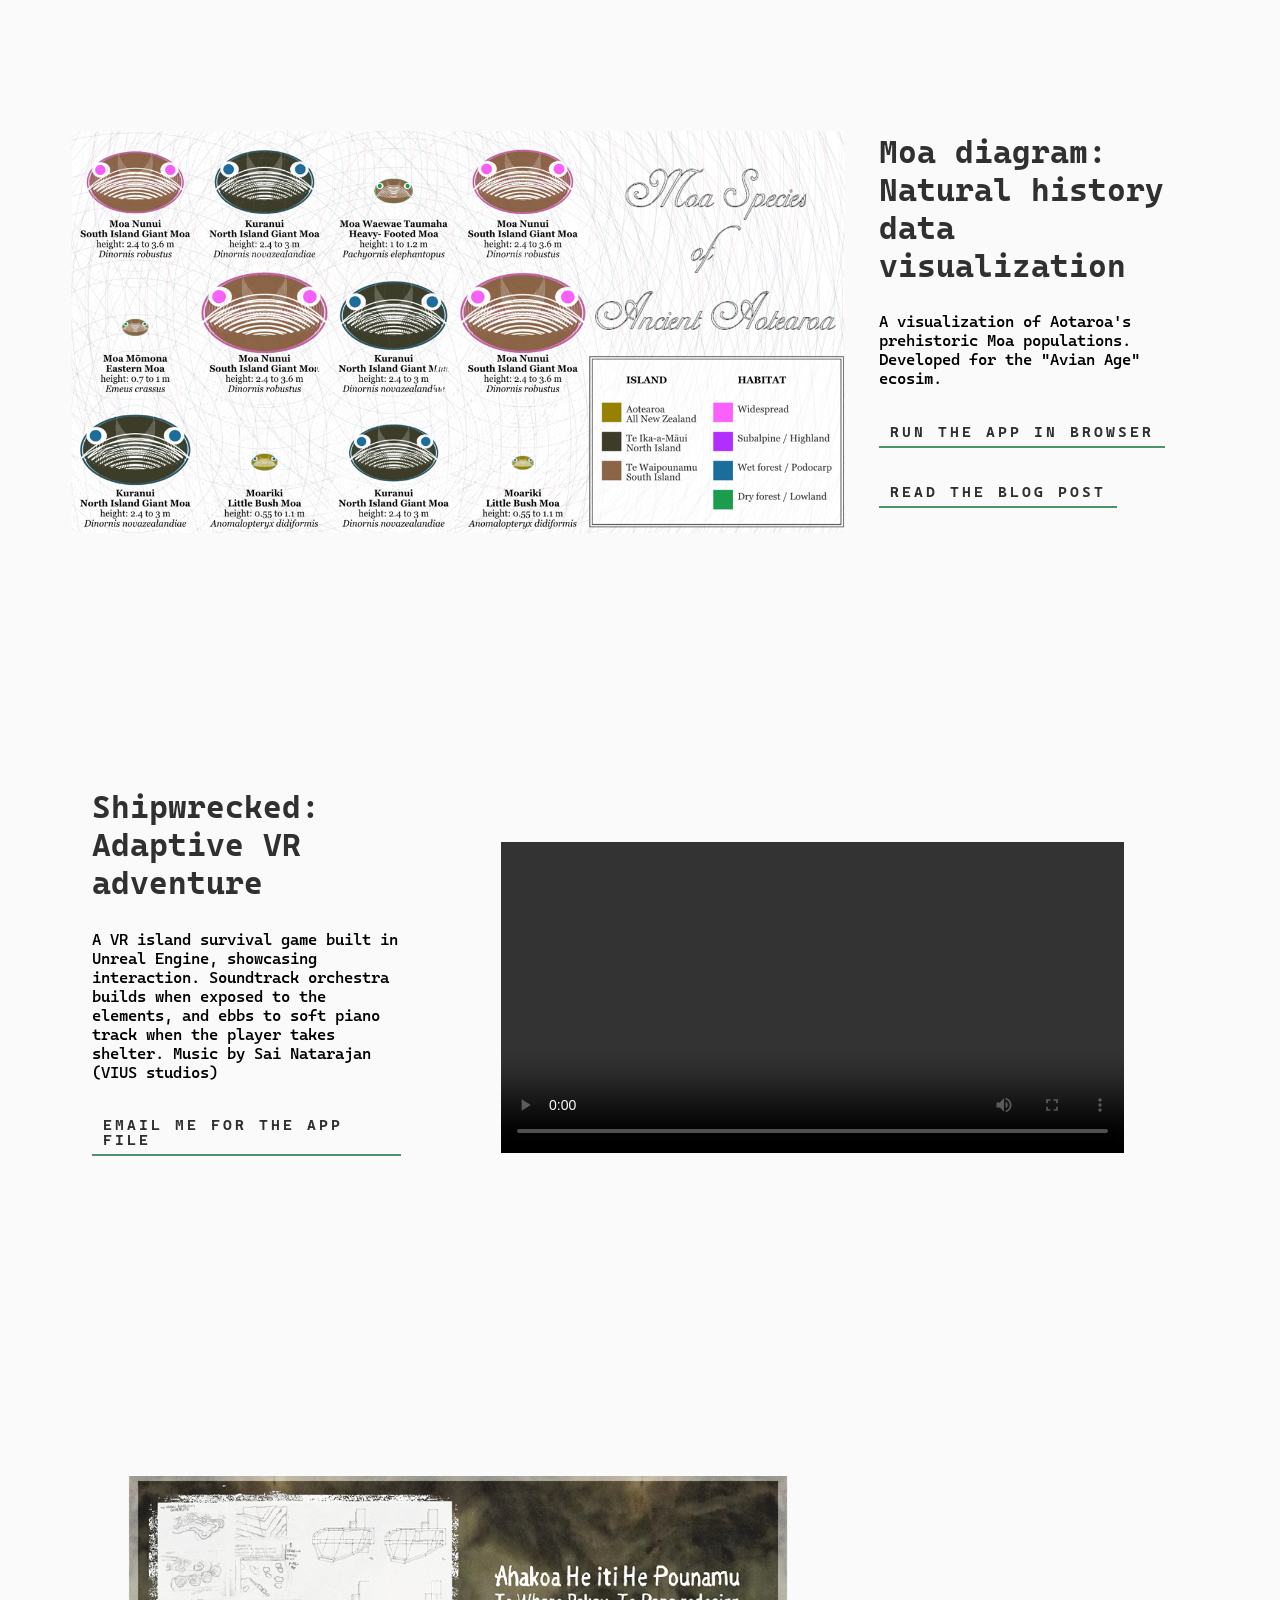
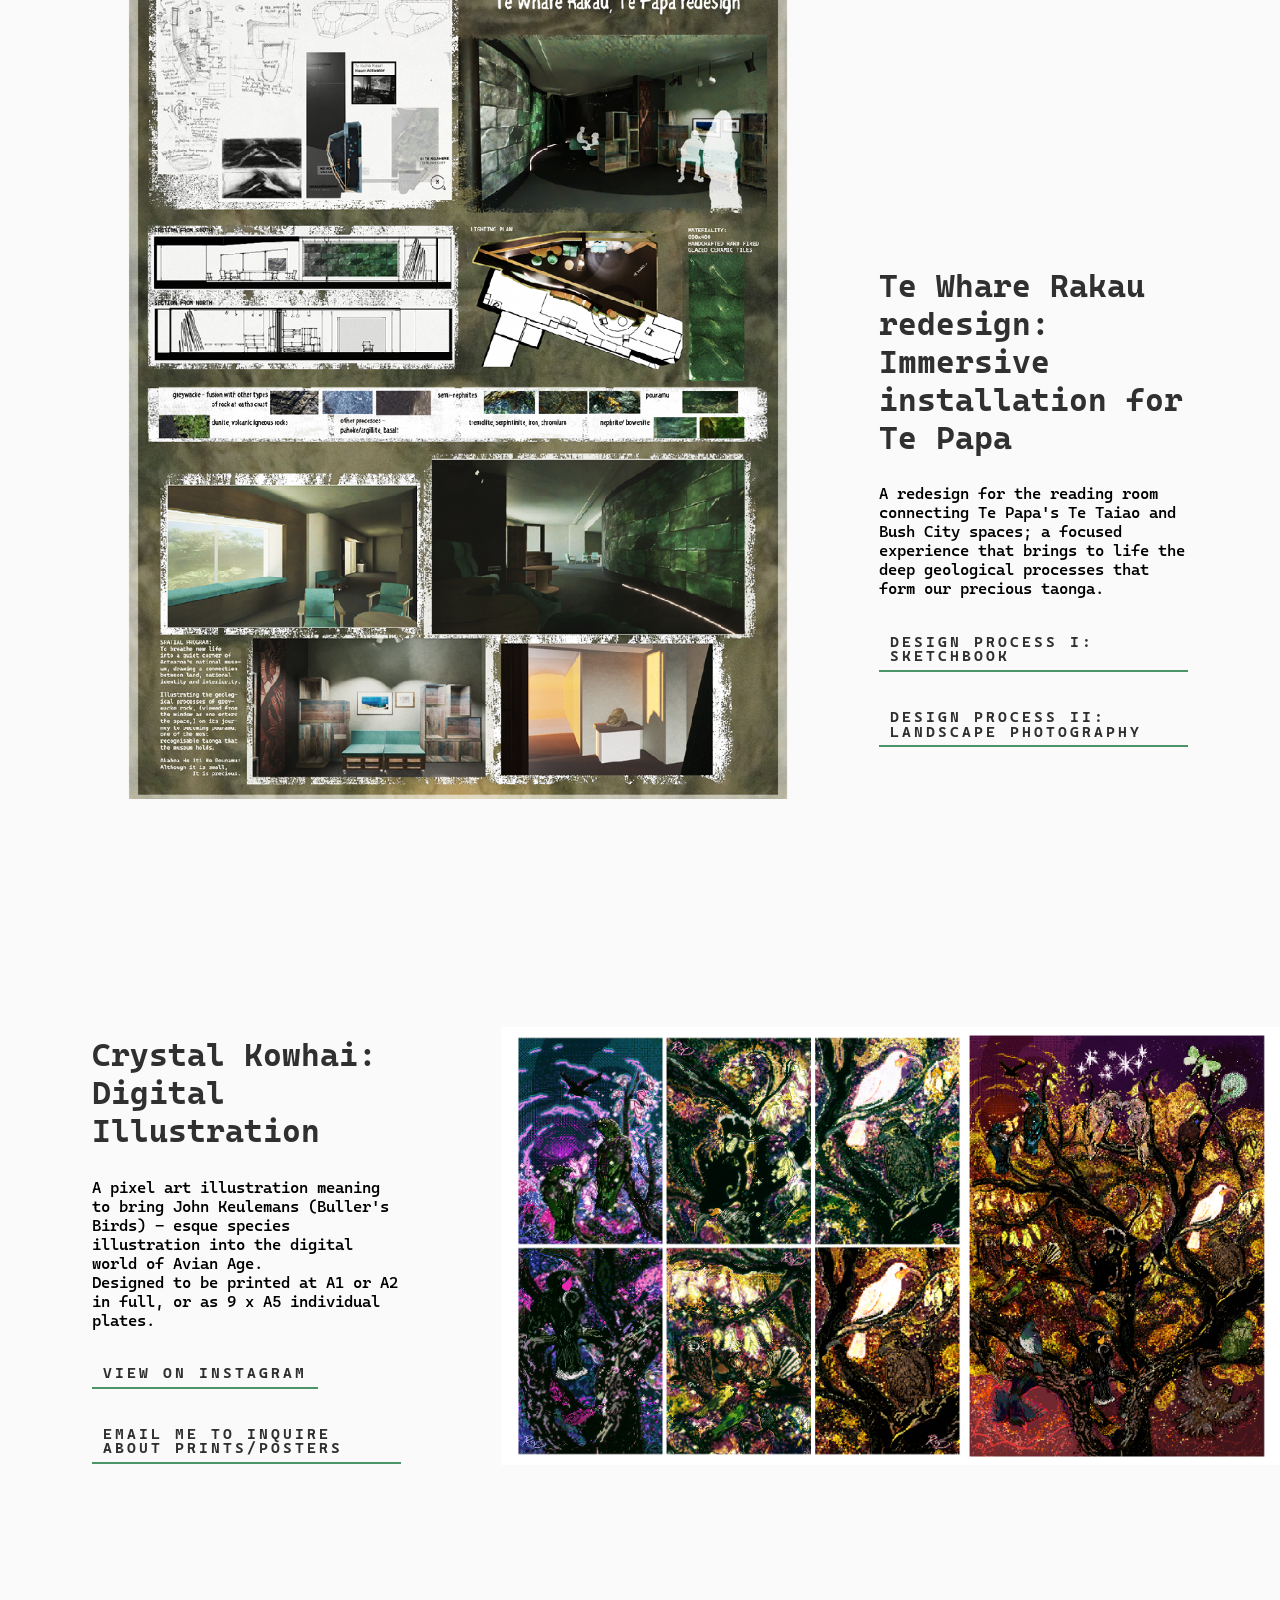
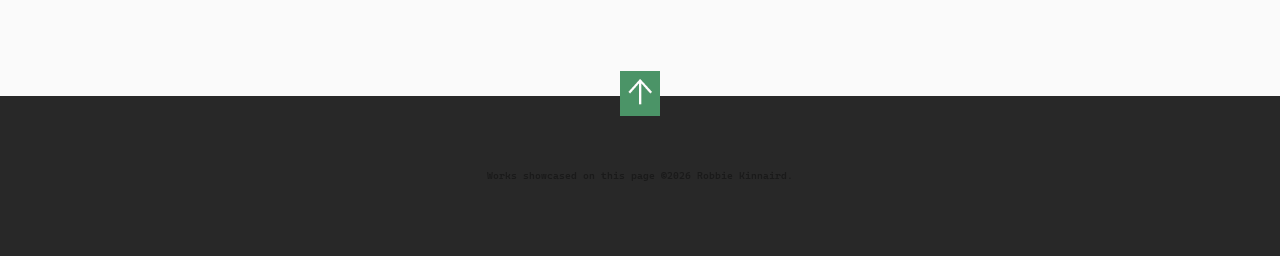
==== commit f6638833: "qr" ====
--- a/index.html
+++ b/index.html
@@ -164,10 +164,10 @@
         </section>
 
         <section class="projects" id="projects">
-            <h2 class="projects__heading section-heading">Aotearoa's eco-sim game, <strong>Avian Age</strong>, is germinating here:</h2>
-            <div style="text-align: center; margin: 20px 0;">
+            <h2 class="projects__heading section-heading" style="margin-bottom: 4rem;">Aotearoa's eco-sim game, <strong>Avian Age</strong>, is germinating here:</h2>
+            <div style="text-align: center; margin: 0 0 -10px;">
                 <a href="https://discord.gg/3Ab2bvMcs" target="_blank">
-                    <img src="imgs/discord_qr.png" alt="Discord invite QR code" width="200" height="200" style="background: white; padding: 8px; border-radius: 8px;"/>
+                    <img src="imgs/discord_qr.png" alt="Discord invite QR code" width="400" height="400" style="display: block; margin: 0 auto; max-width: 90%; height: auto; background: white; padding: 8px; border-radius: 8px;"/>
                 </a>
             </div>
             <div style="text-align: center; margin: 20px 0;">
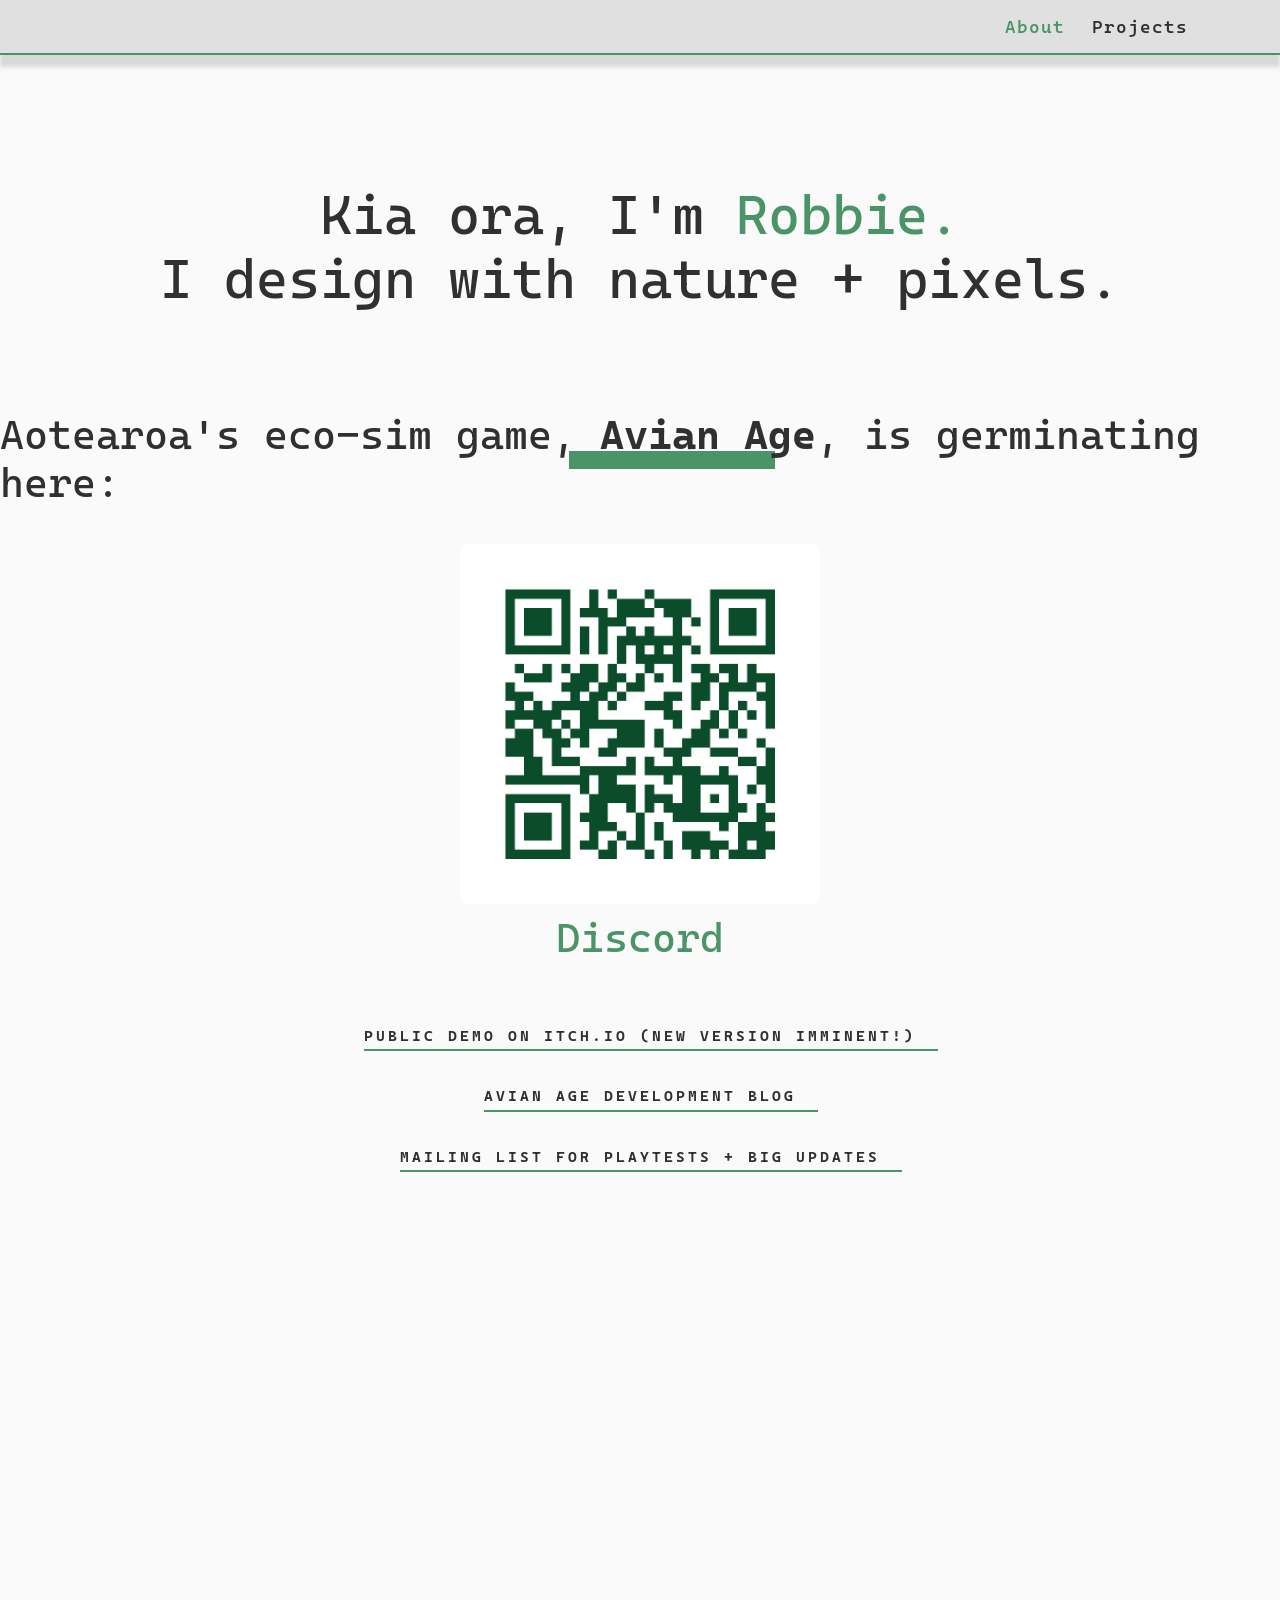
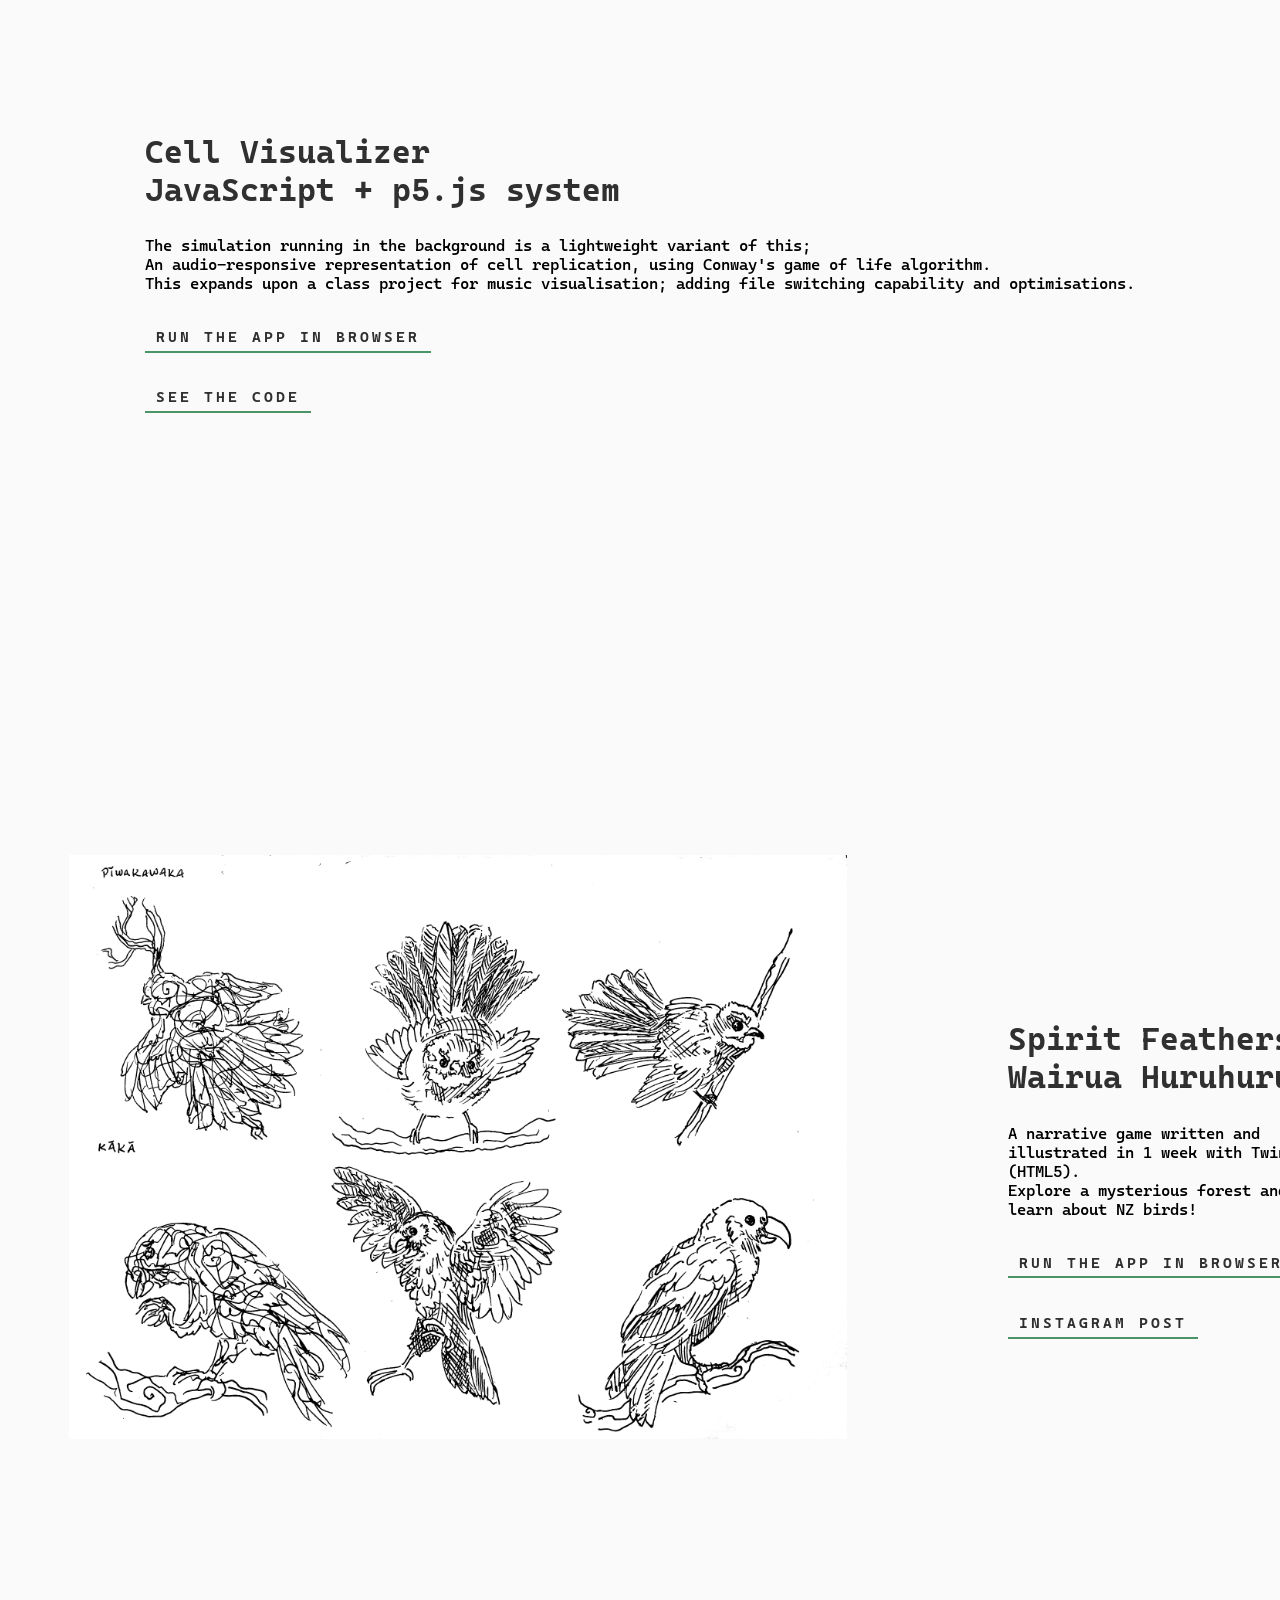
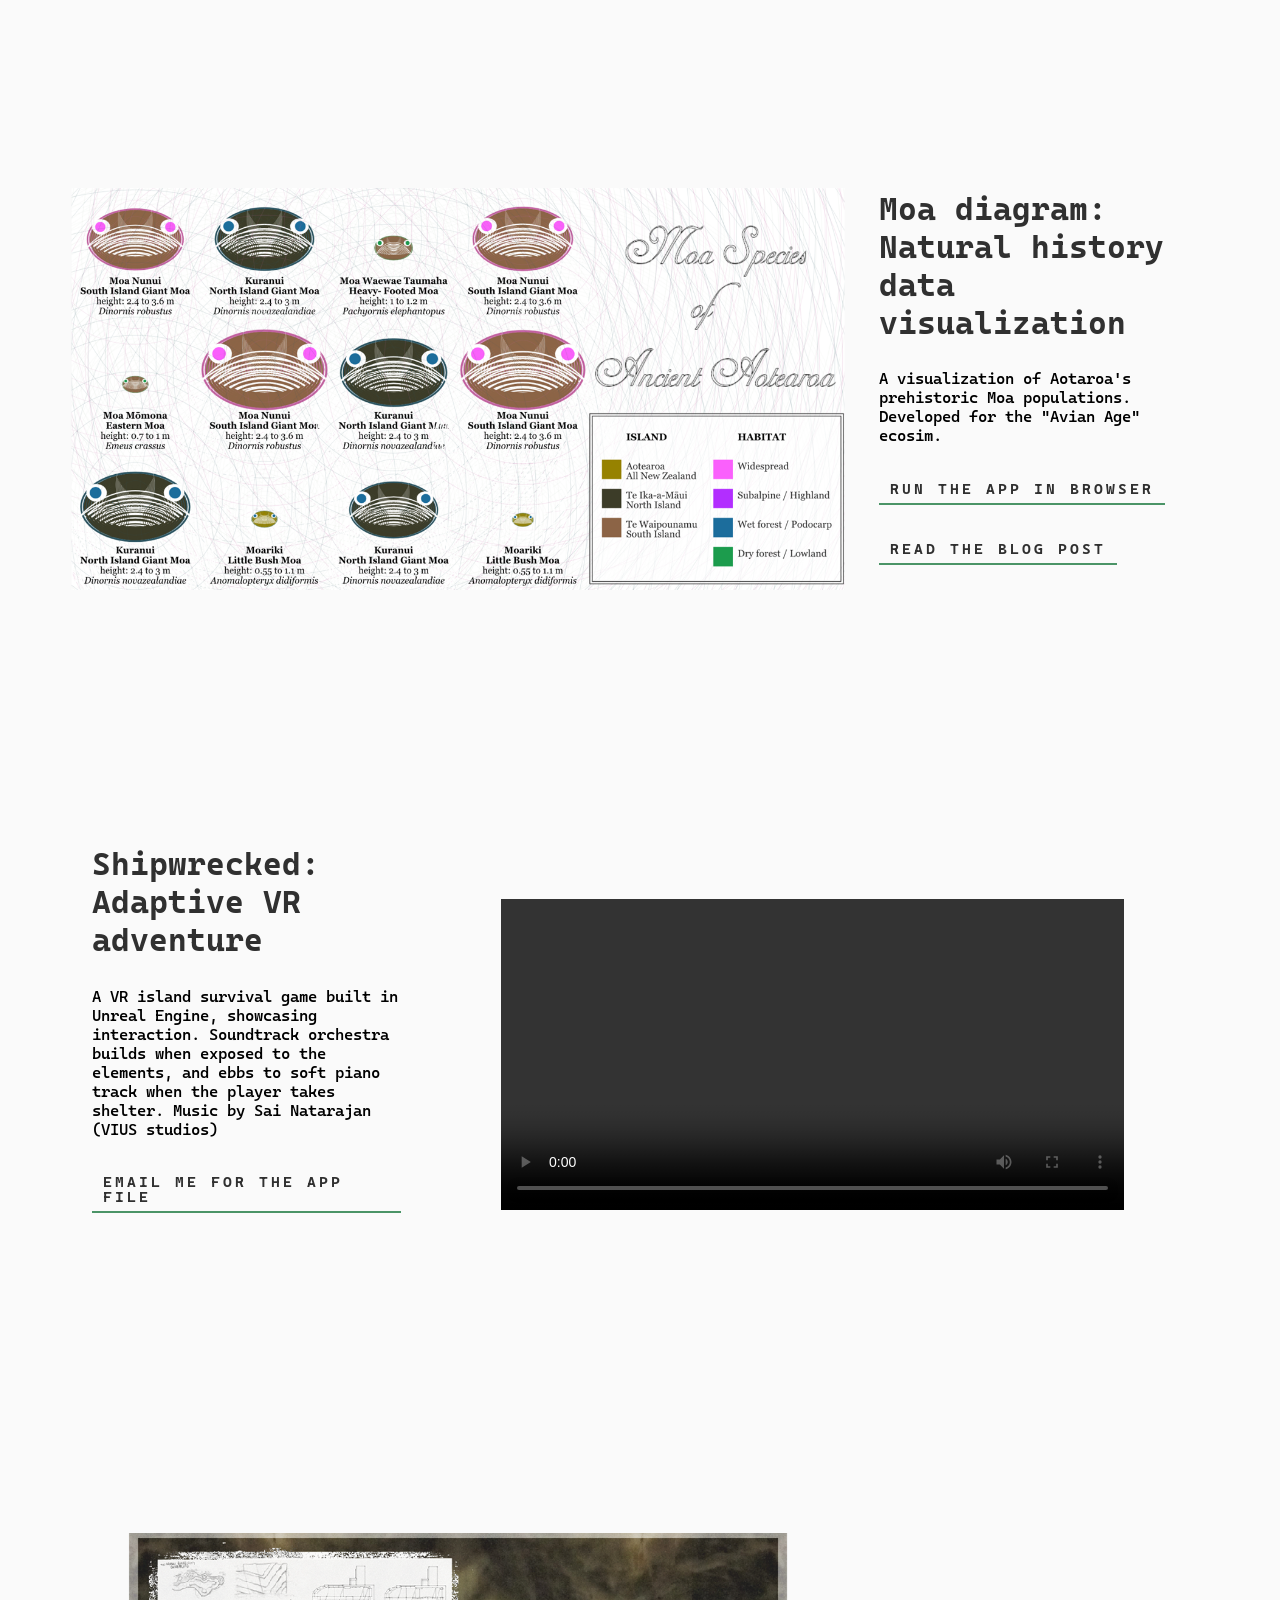
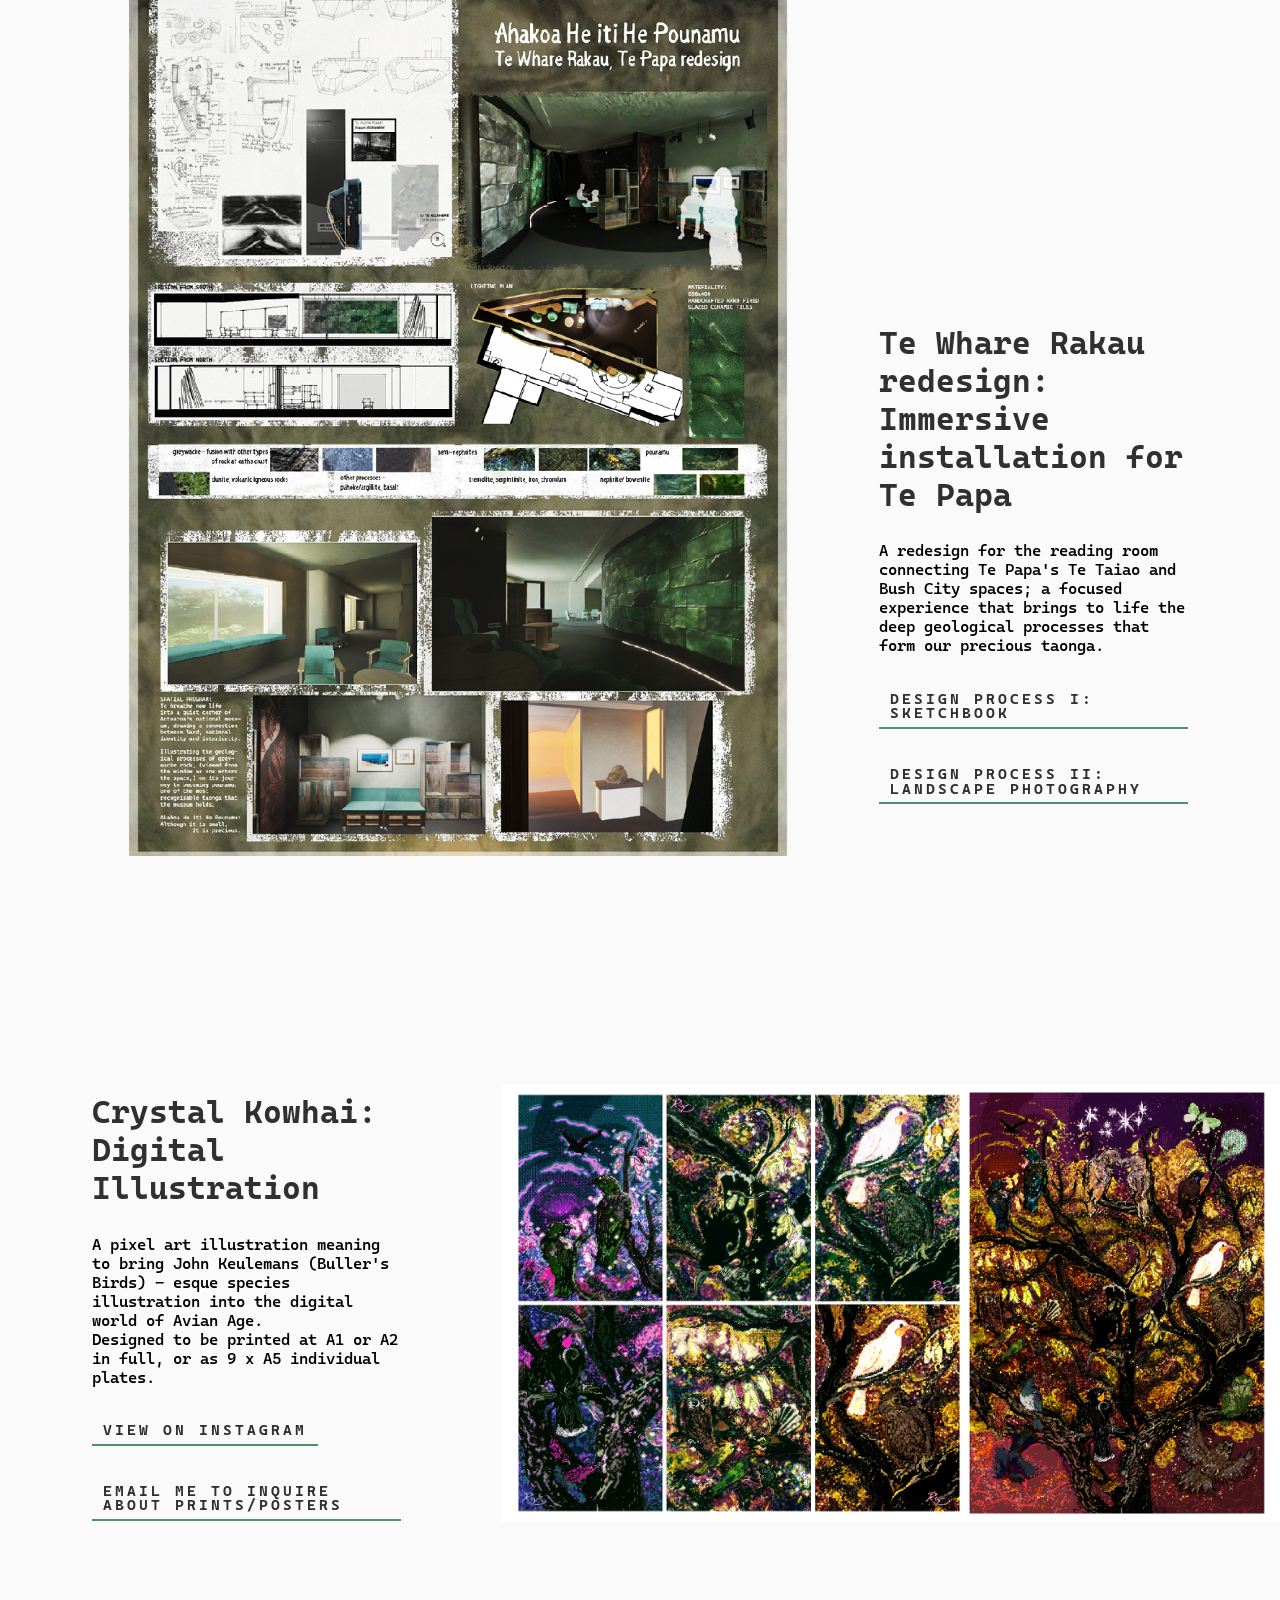
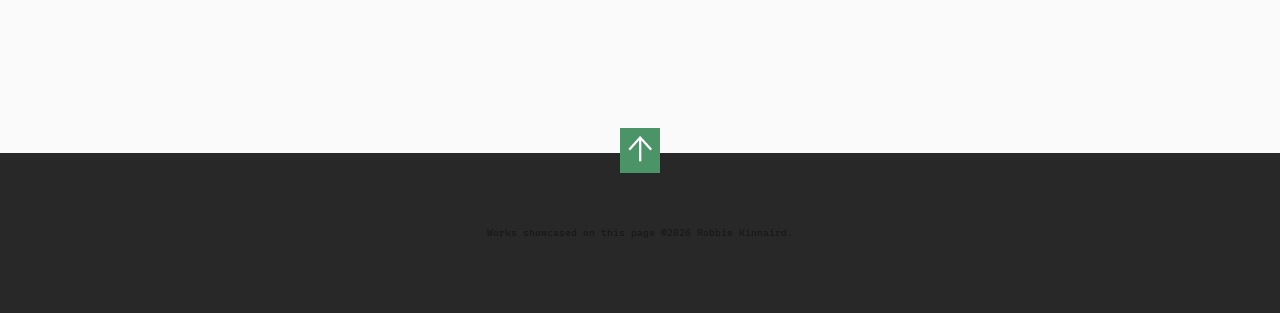
==== commit d31e9a3e: "discord" ====
--- a/index.html
+++ b/index.html
@@ -171,9 +171,9 @@
                 </a>
             </div>
             <div style="text-align: center; margin: 20px 0;">
-                <p style="color: white; font-size: 1.1em; margin-bottom: 10px;">
-                    Learn more about <strong>Avian Age</strong>, Aotearoa's eco-sim, here:
-                </p>
+                <a href="https://discord.gg/3Ab2bvMcs" target="_blank" style="text-decoration: none;">
+                    <h2 class="section-heading" style="margin: 0 0 30px; font-size: 4.5rem; color: #4b9467;">Discord</h2>
+                </a>
                 <a href="https://verteks.itch.io/avian-age-demo" target="_blank">
                     <div class="project__live-2" style="display: inline-block;">
                           Public Demo on itch.io (New version imminent!)
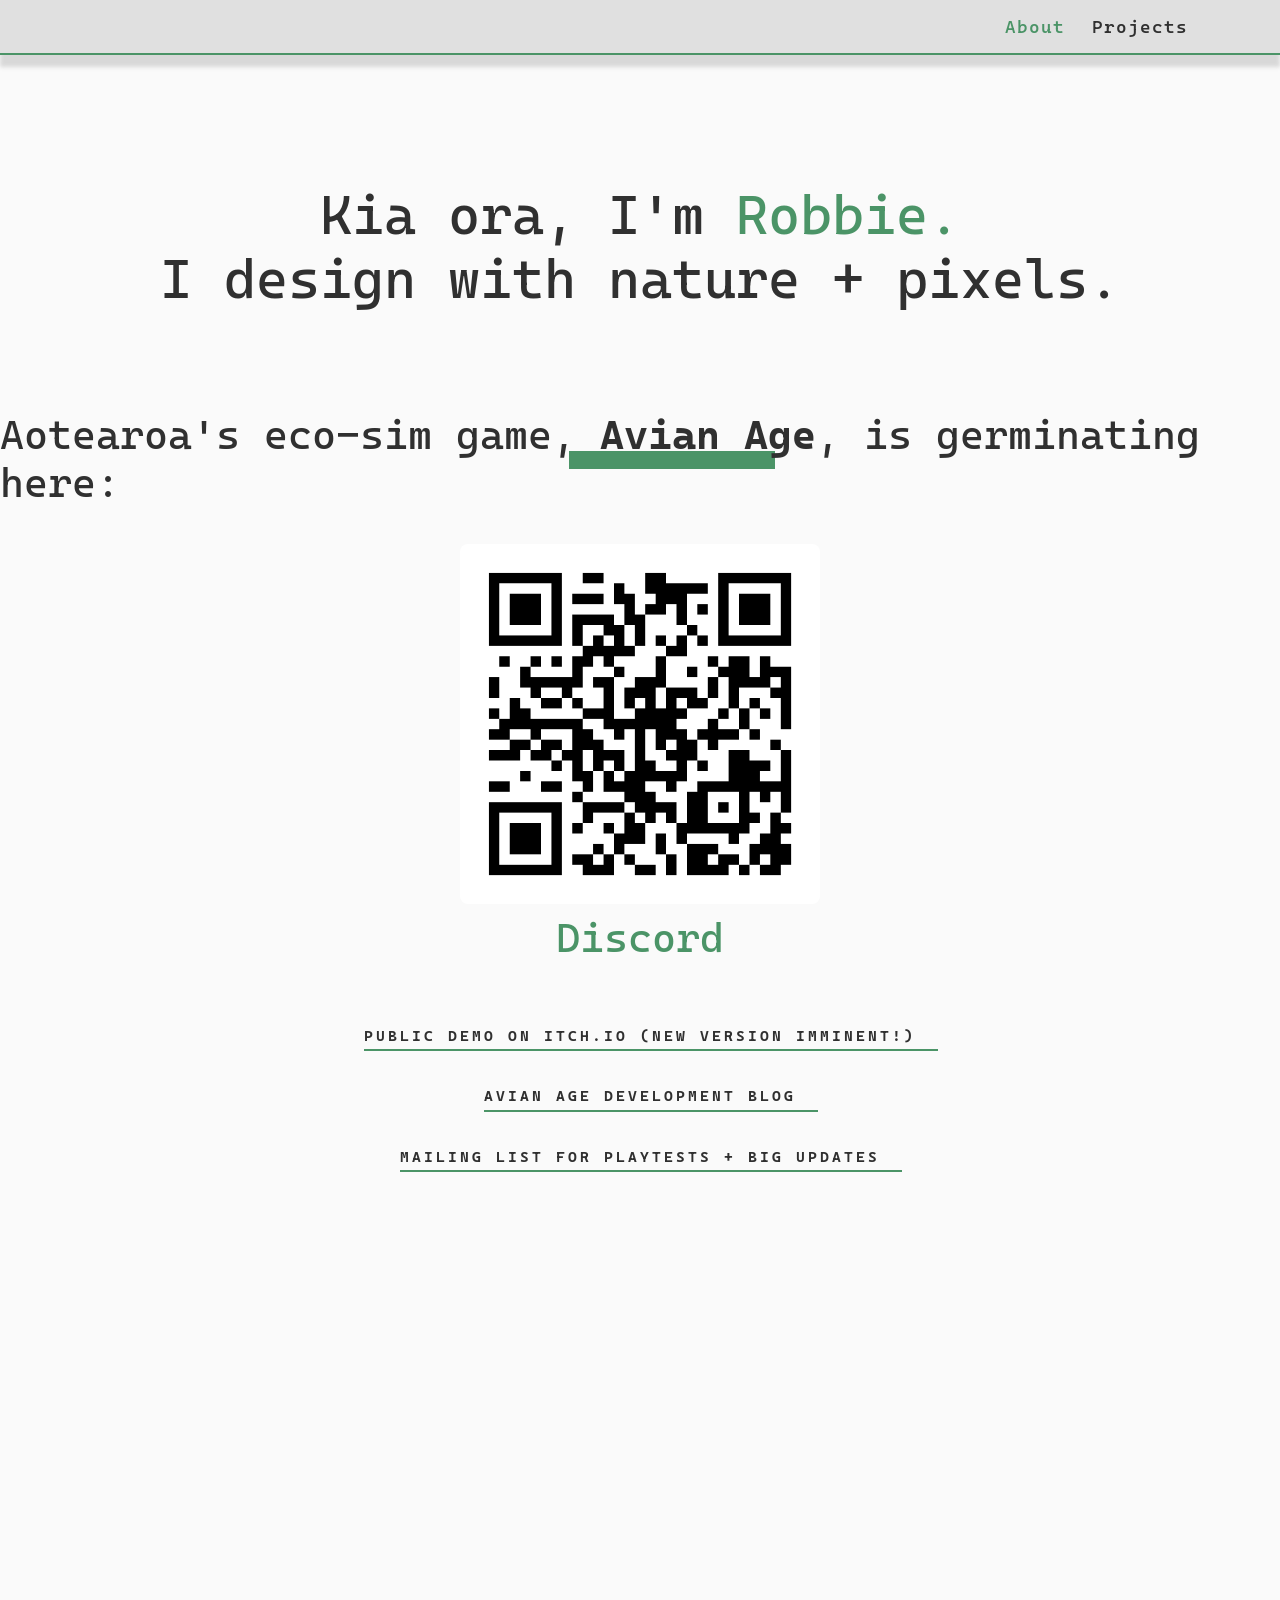
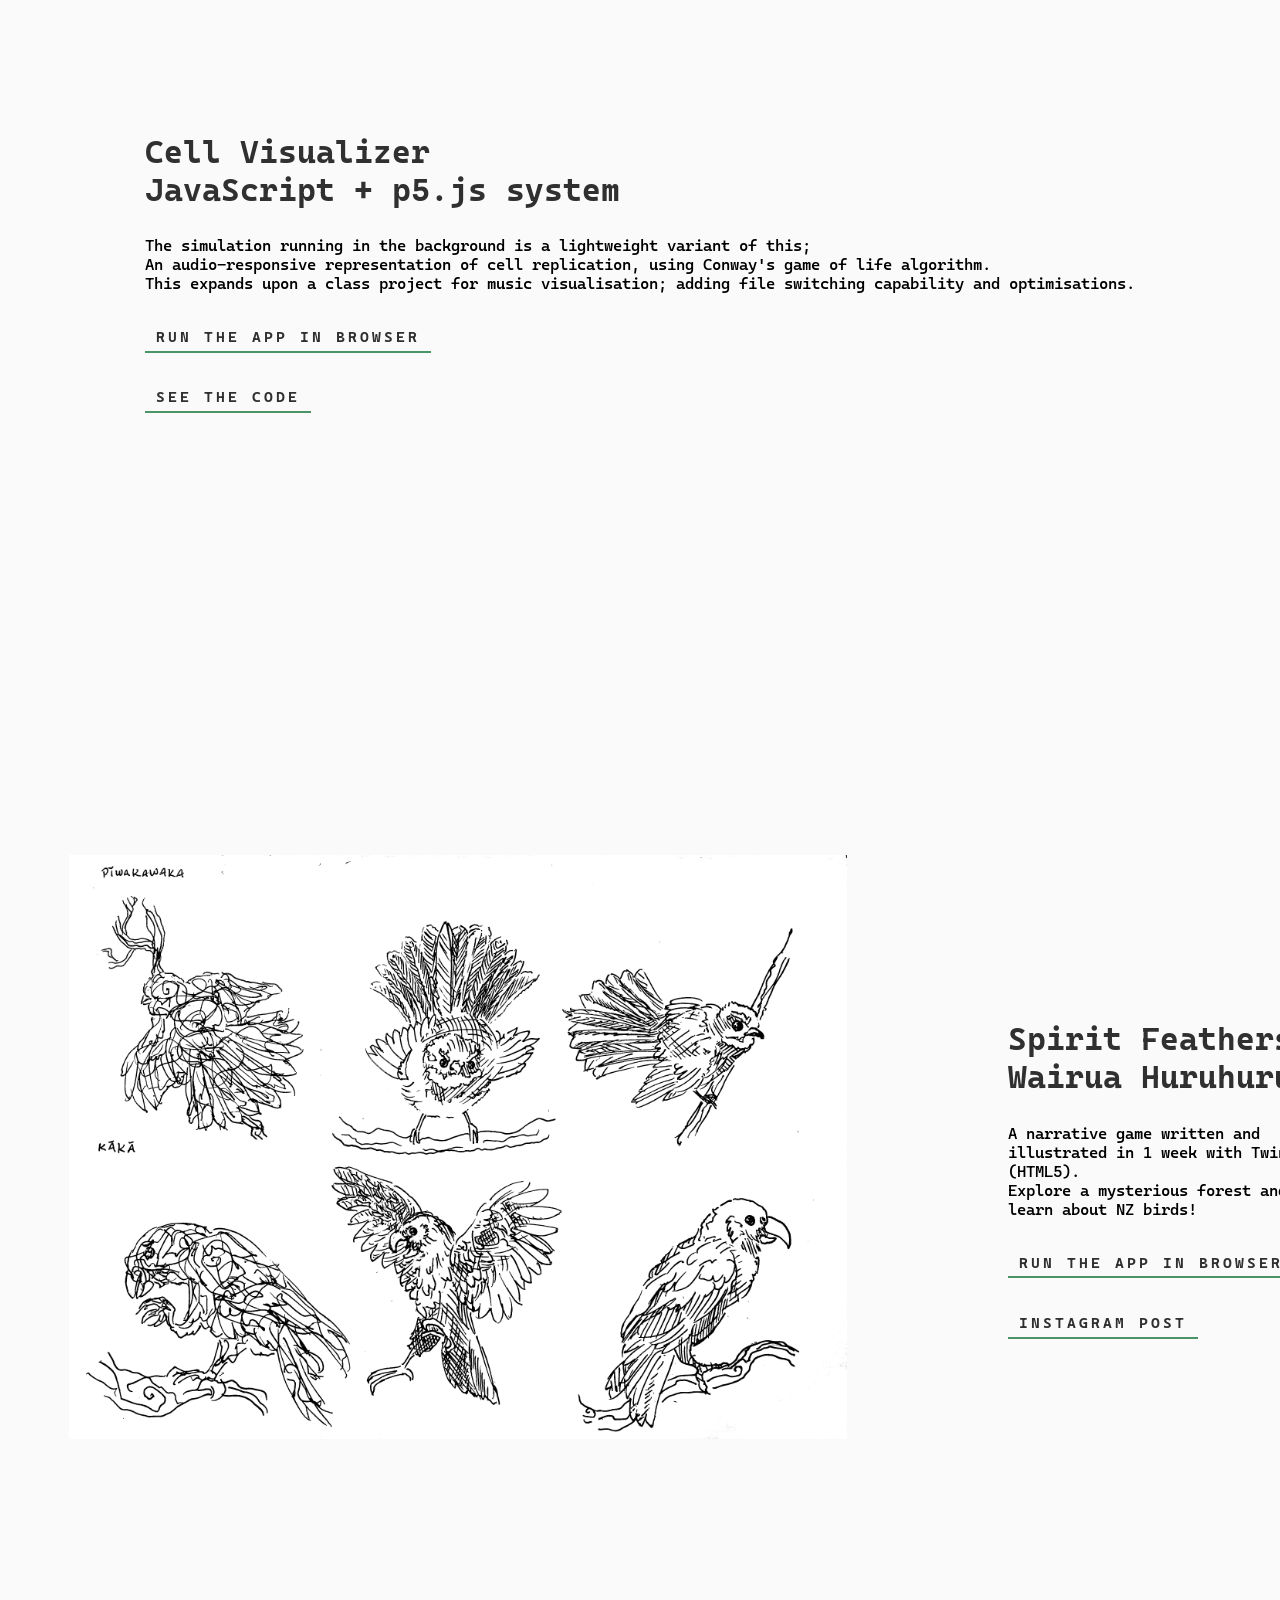
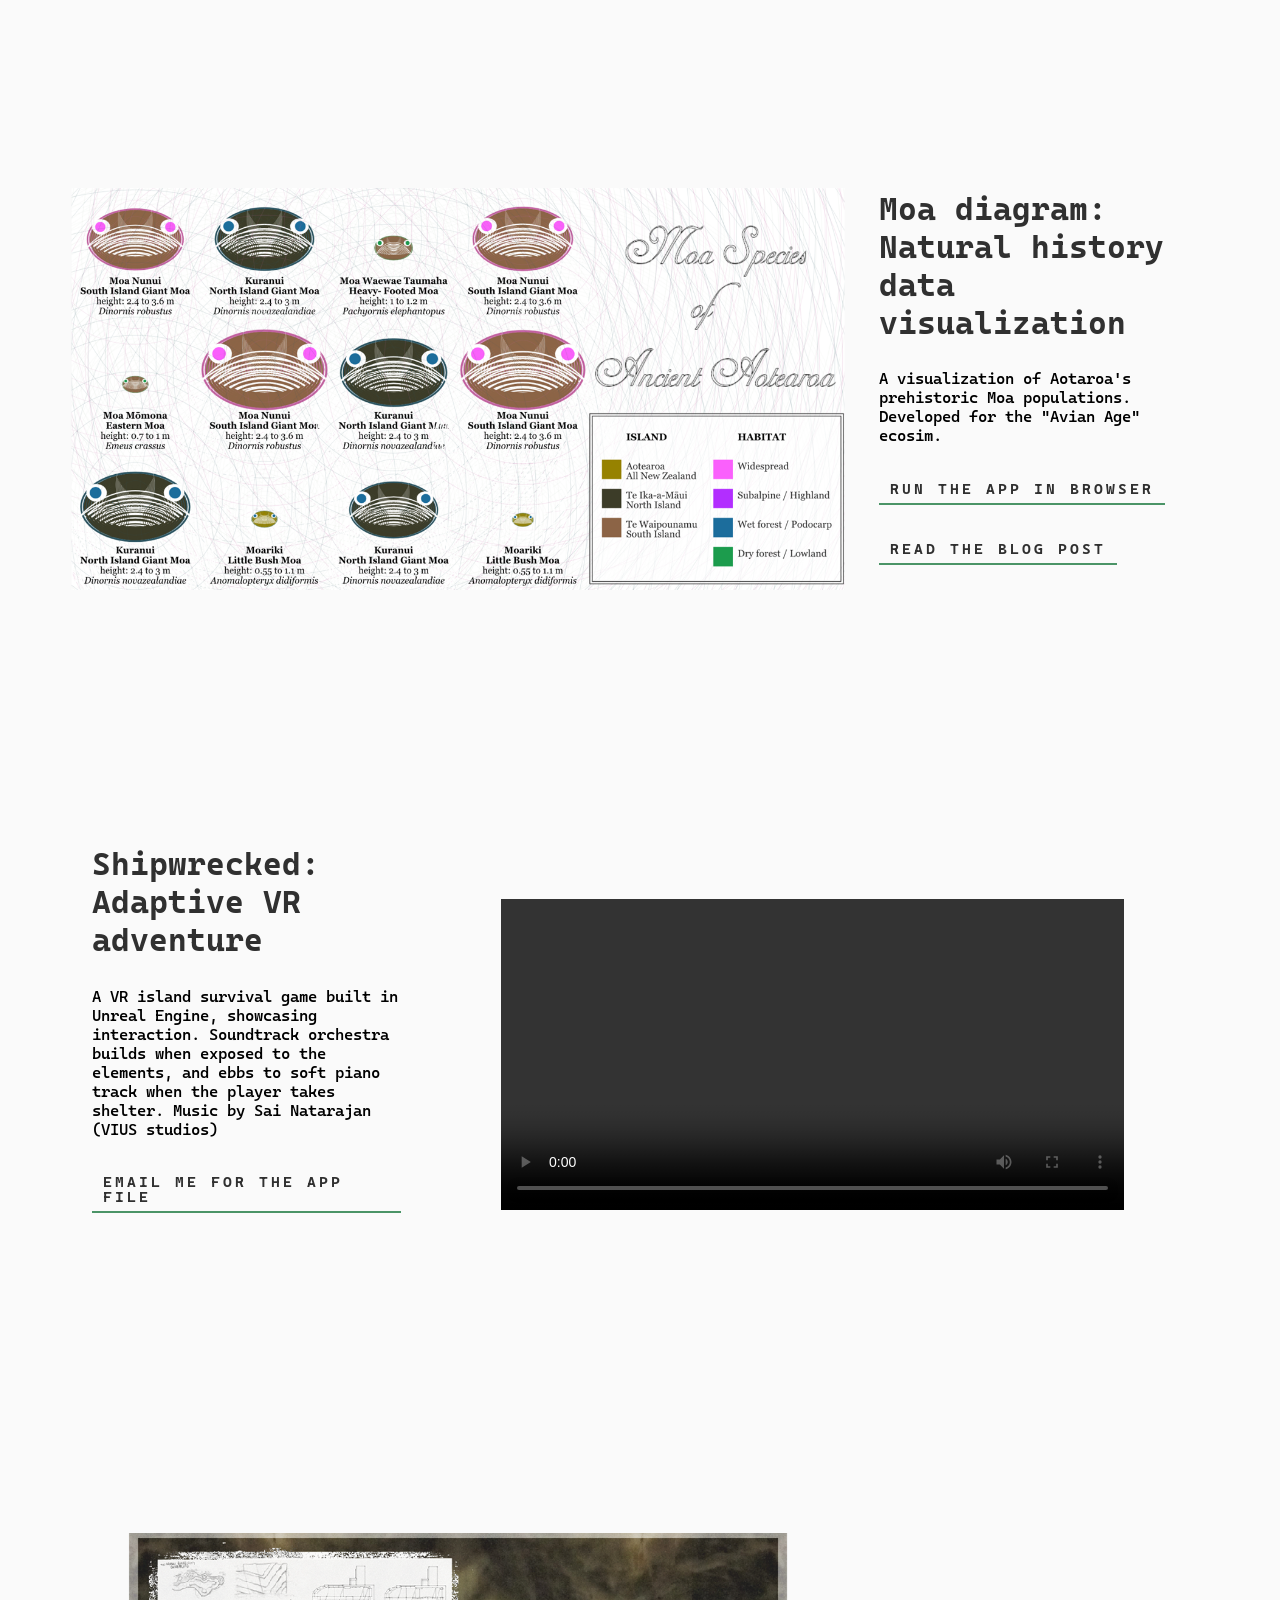
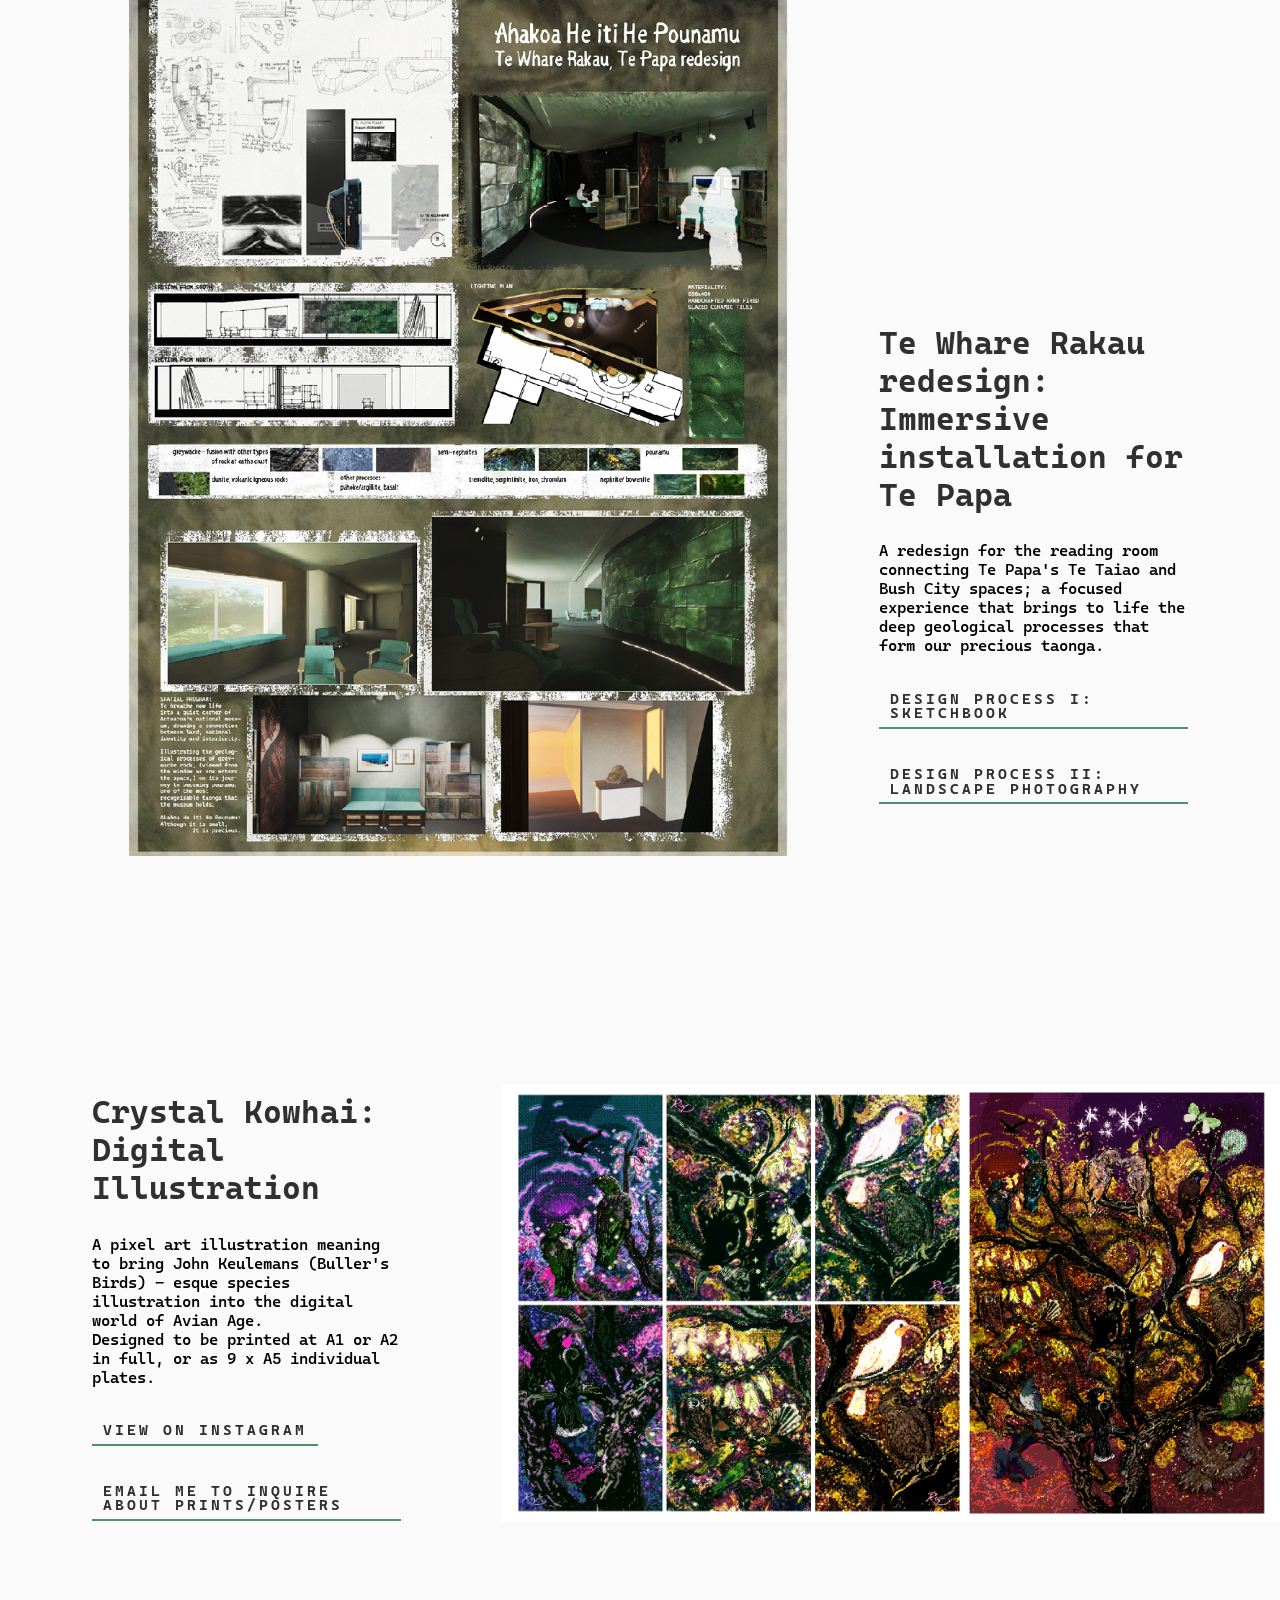
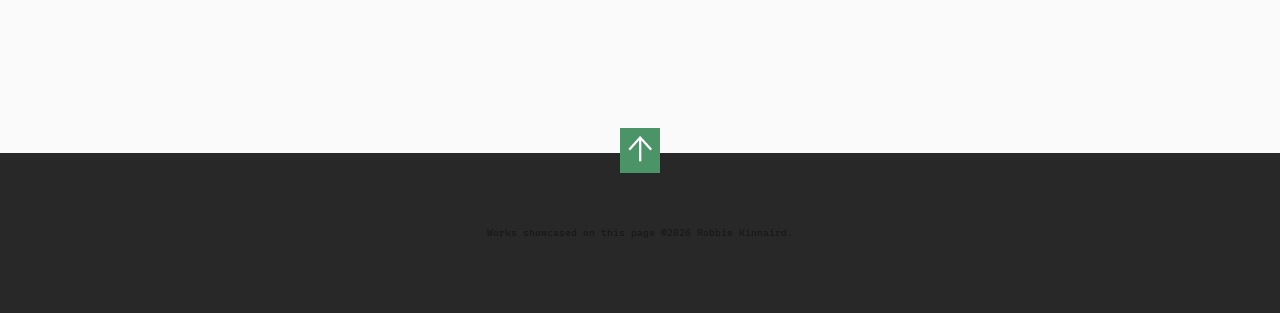
==== commit 0043af53: "new qr" ====
--- a/index.html
+++ b/index.html
@@ -166,12 +166,12 @@
         <section class="projects" id="projects">
             <h2 class="projects__heading section-heading" style="margin-bottom: 4rem;">Aotearoa's eco-sim game, <strong>Avian Age</strong>, is germinating here:</h2>
             <div style="text-align: center; margin: 0 0 -10px;">
-                <a href="https://discord.gg/3Ab2bvMcs" target="_blank">
+                <a href="https://discord.gg/GZbhG9RPuY" target="_blank">
                     <img src="imgs/discord_qr.png" alt="Discord invite QR code" width="400" height="400" style="display: block; margin: 0 auto; max-width: 90%; height: auto; background: white; padding: 8px; border-radius: 8px;"/>
                 </a>
             </div>
             <div style="text-align: center; margin: 20px 0;">
-                <a href="https://discord.gg/3Ab2bvMcs" target="_blank" style="text-decoration: none;">
+                <a href="https://discord.gg/GZbhG9RPuY" target="_blank" style="text-decoration: none;">
                     <h2 class="section-heading" style="margin: 0 0 30px; font-size: 4.5rem; color: #4b9467;">Discord</h2>
                 </a>
                 <a href="https://verteks.itch.io/avian-age-demo" target="_blank">
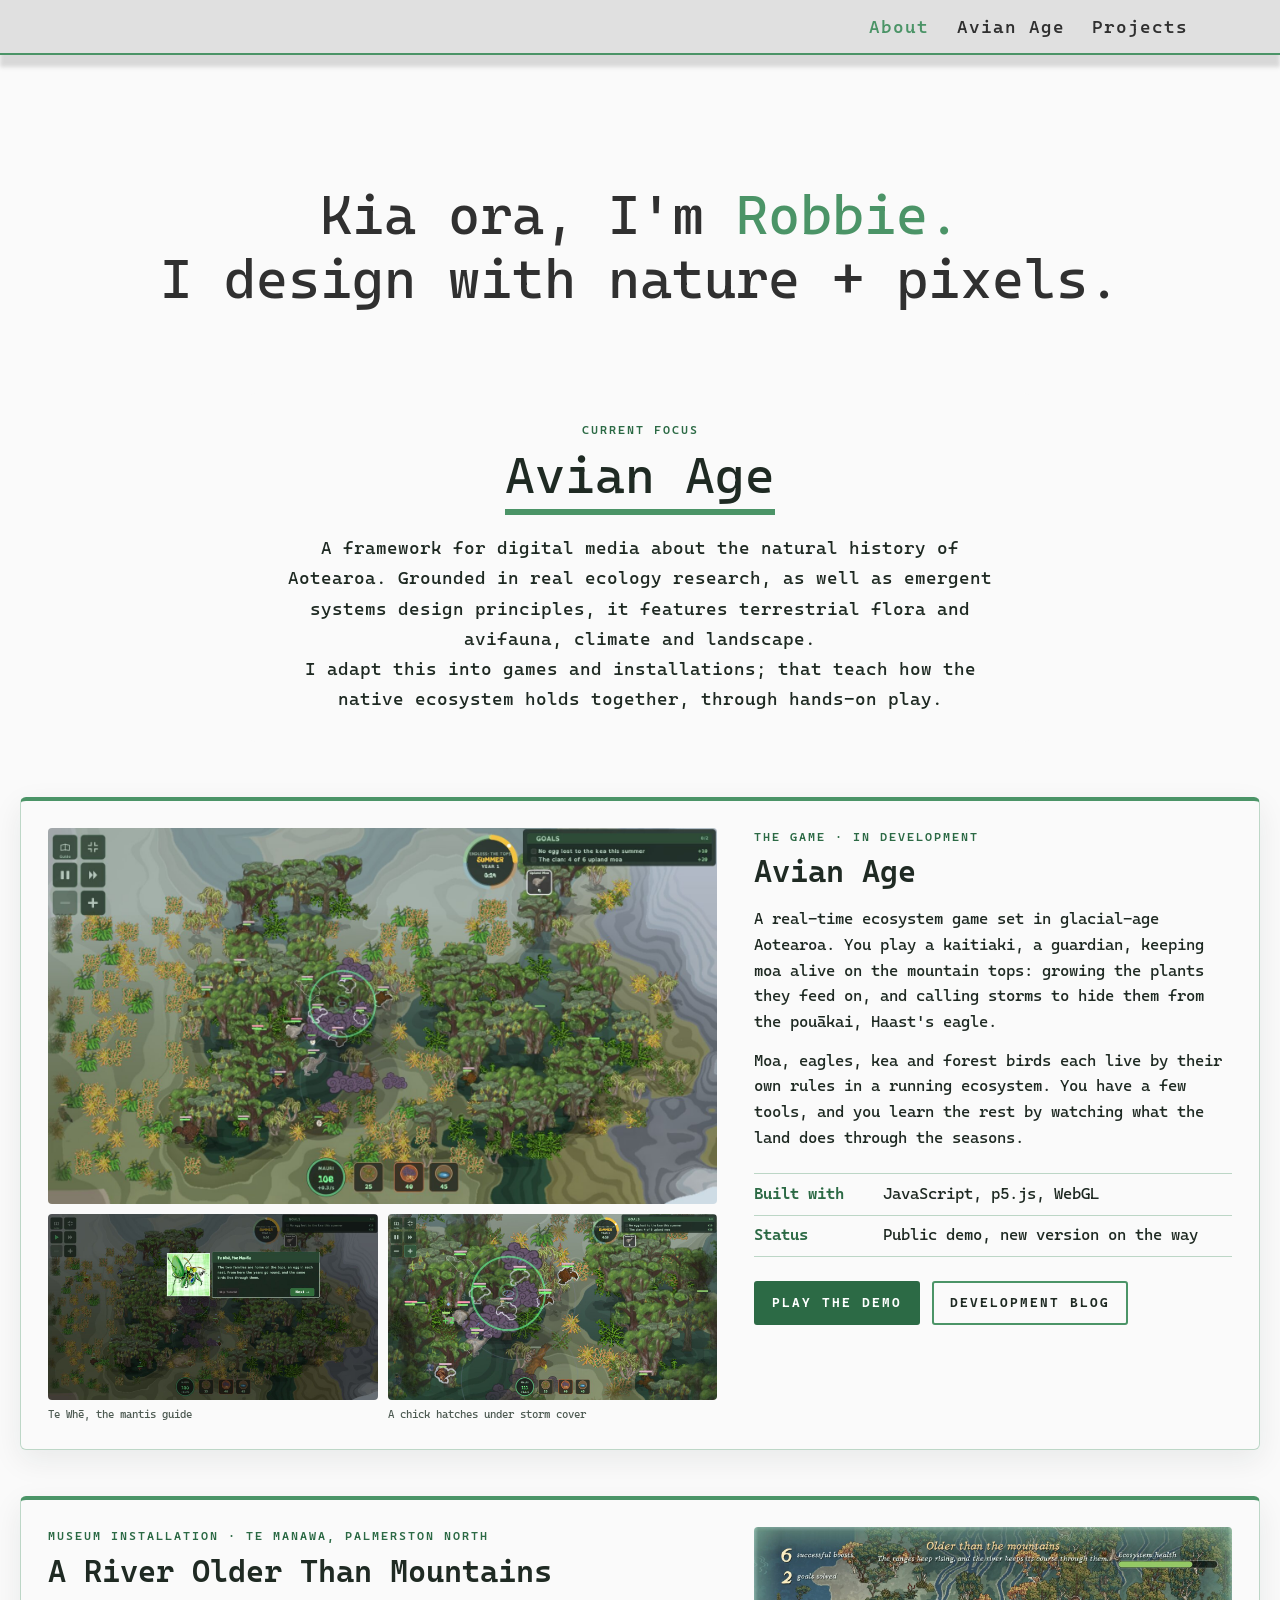
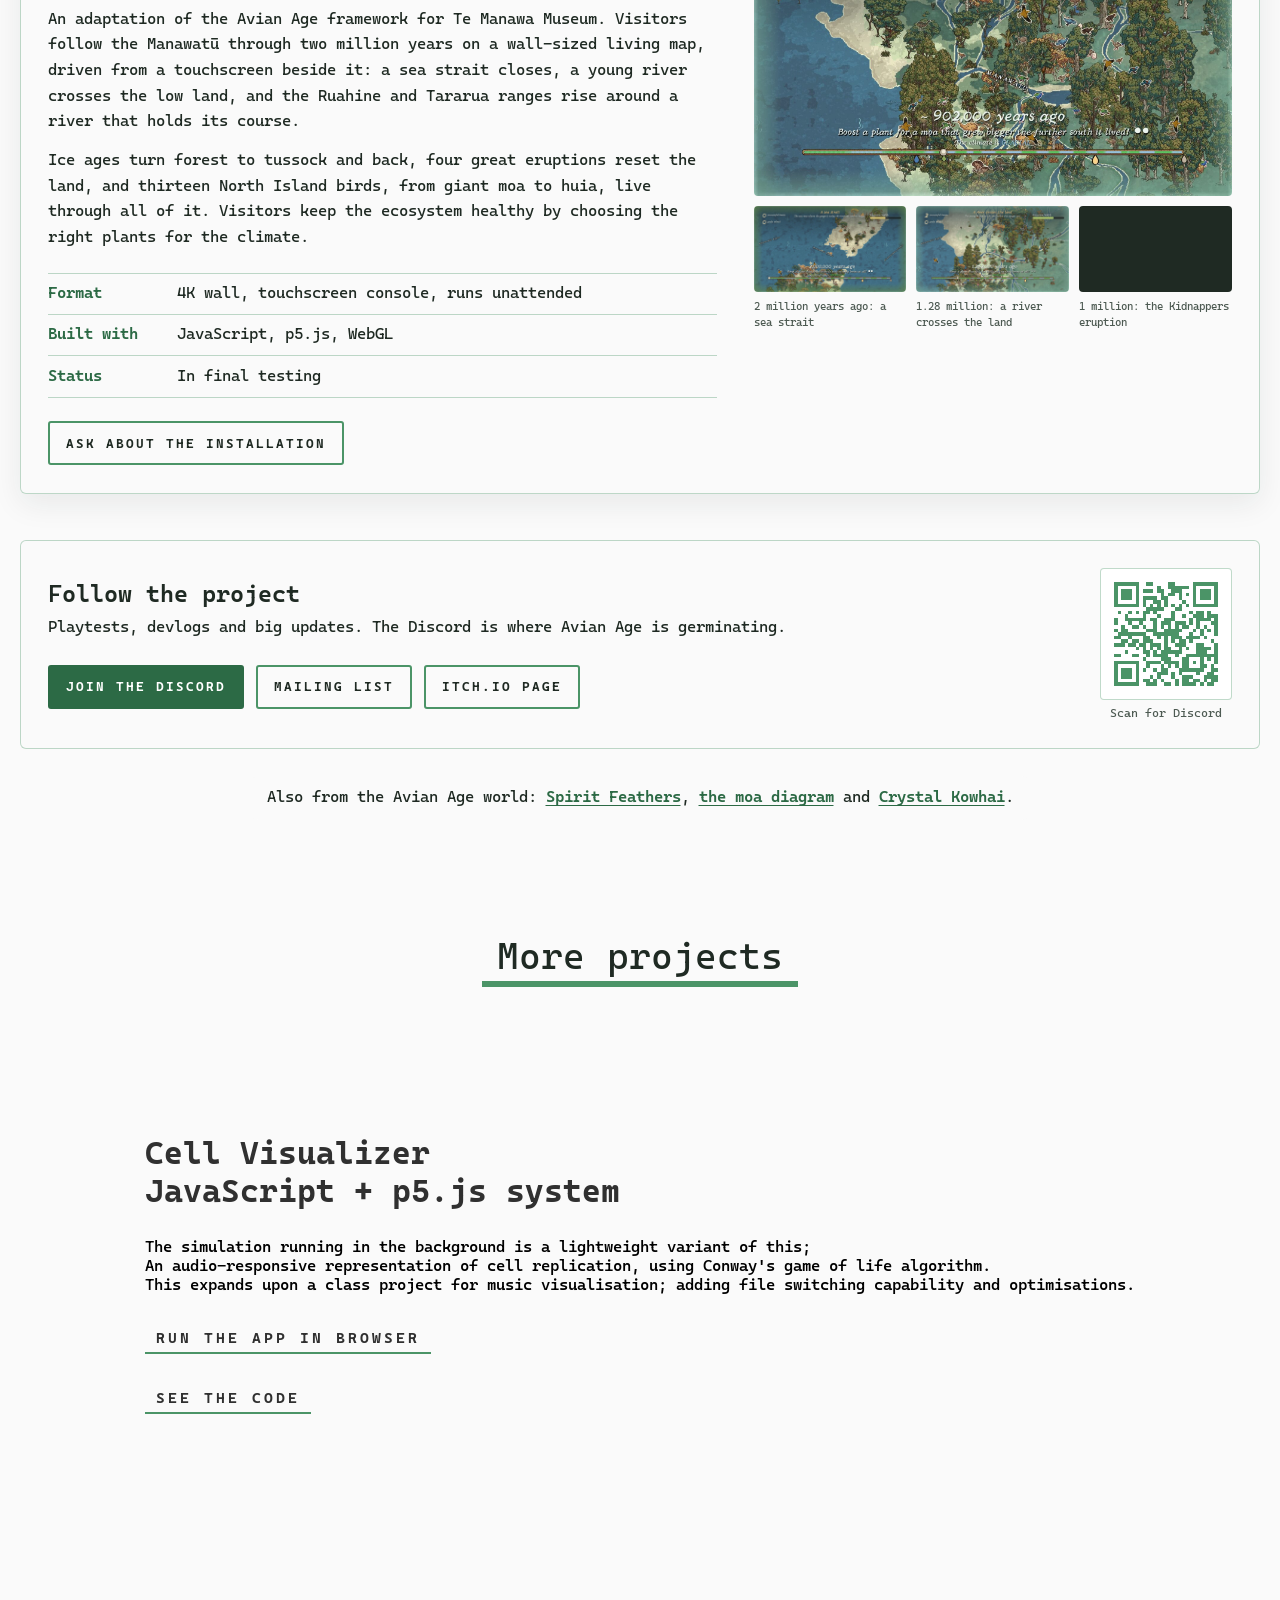
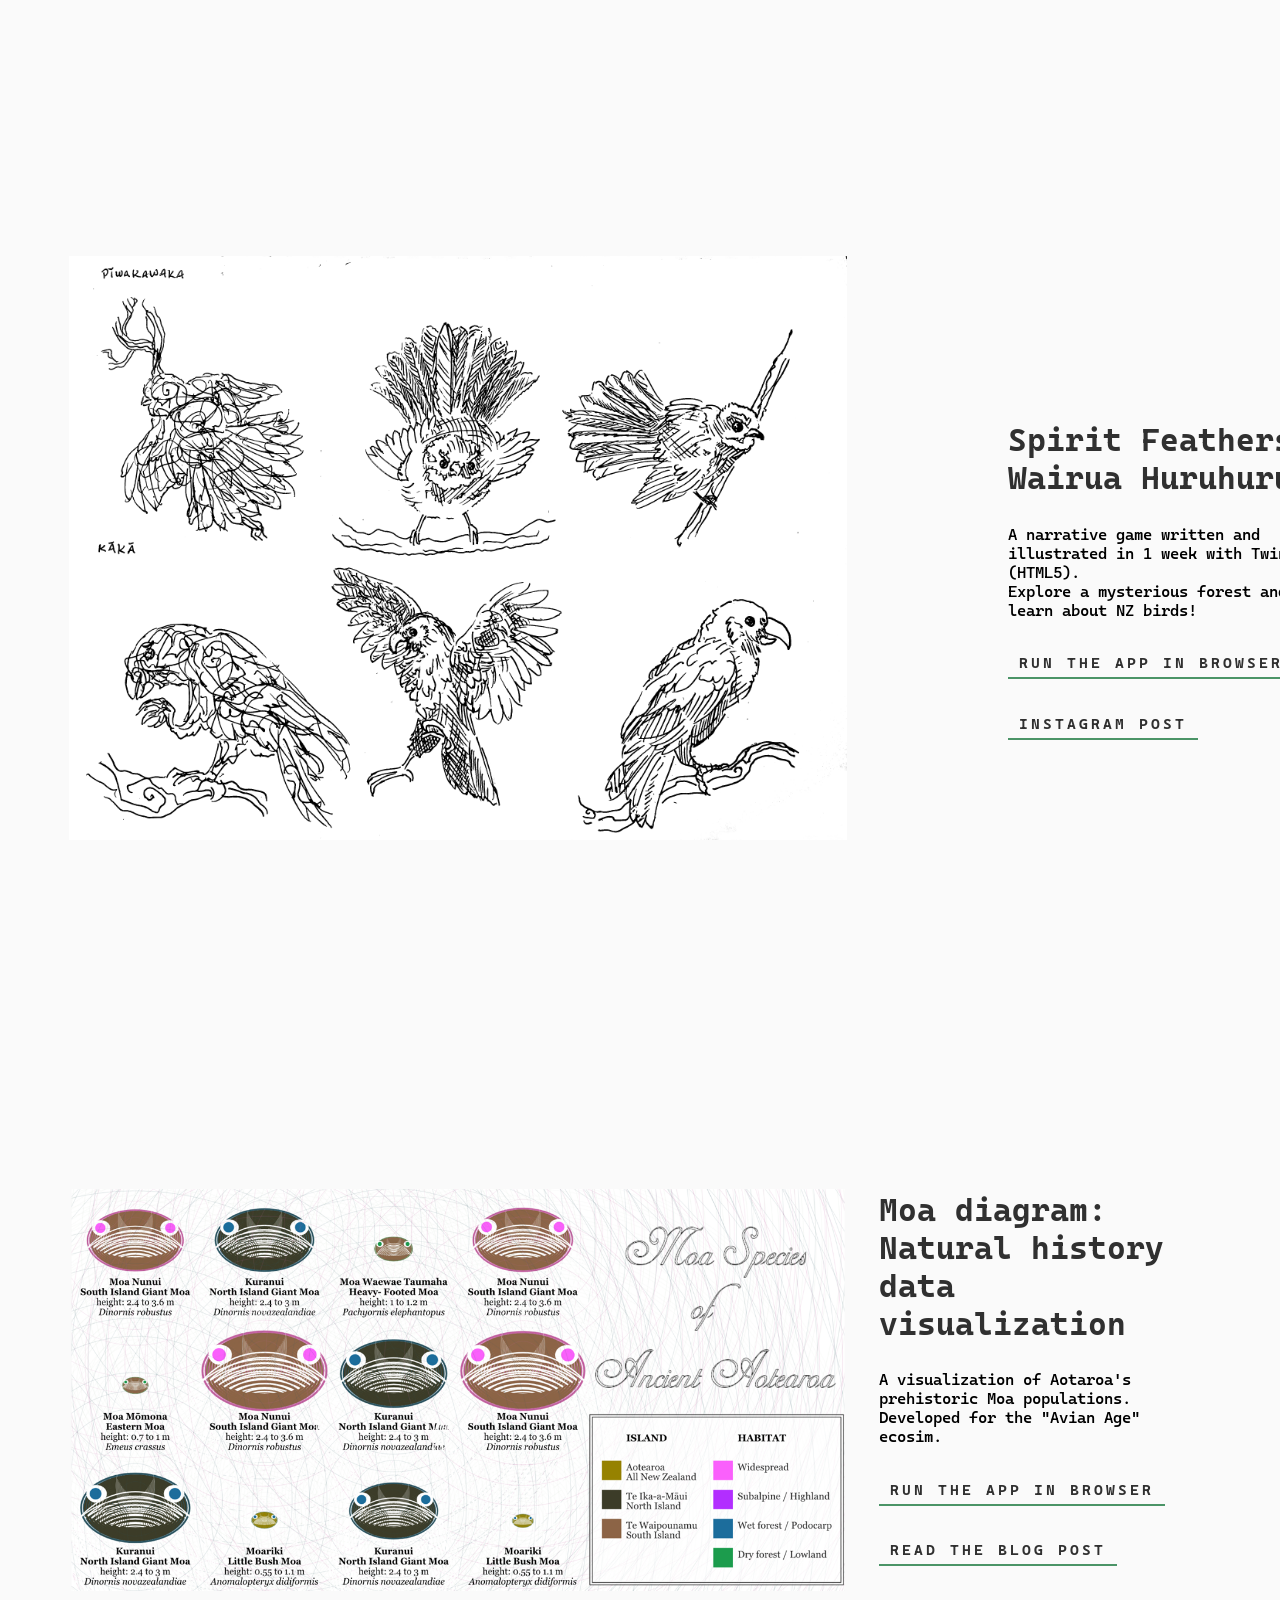
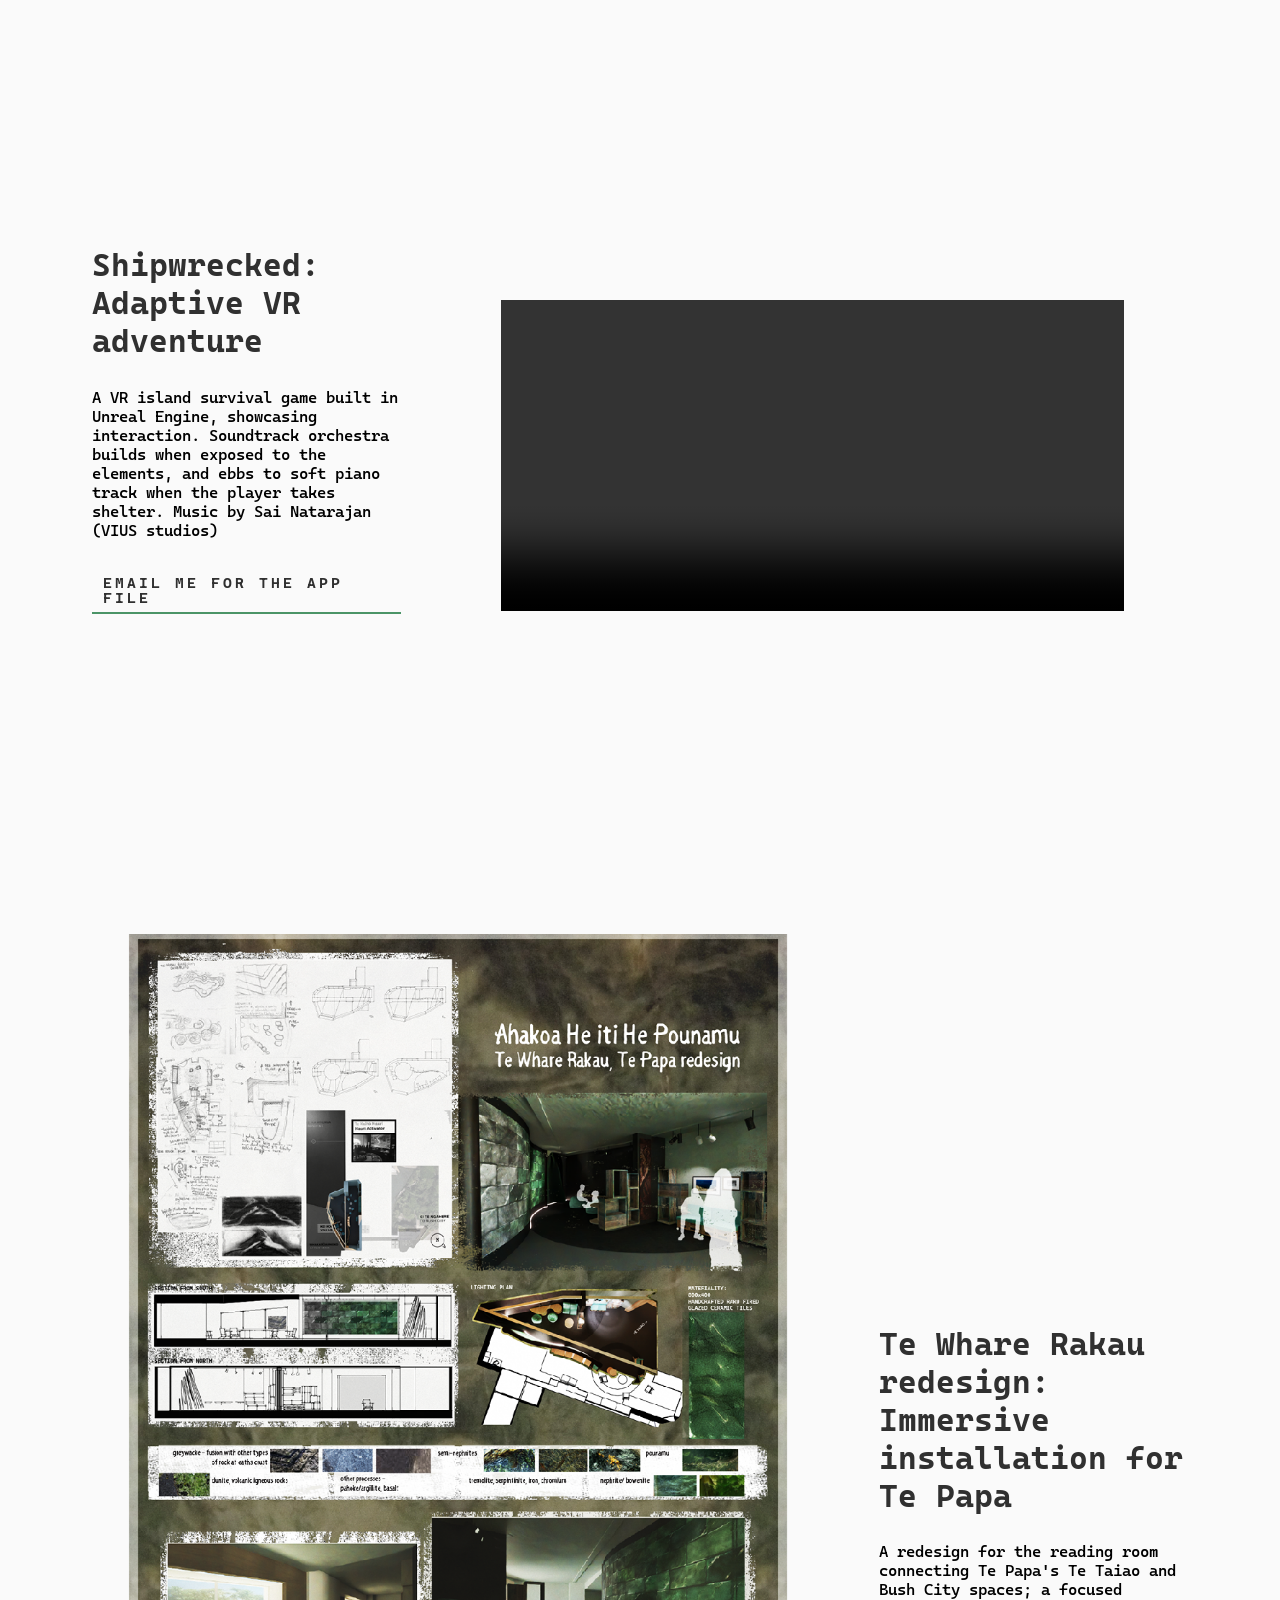
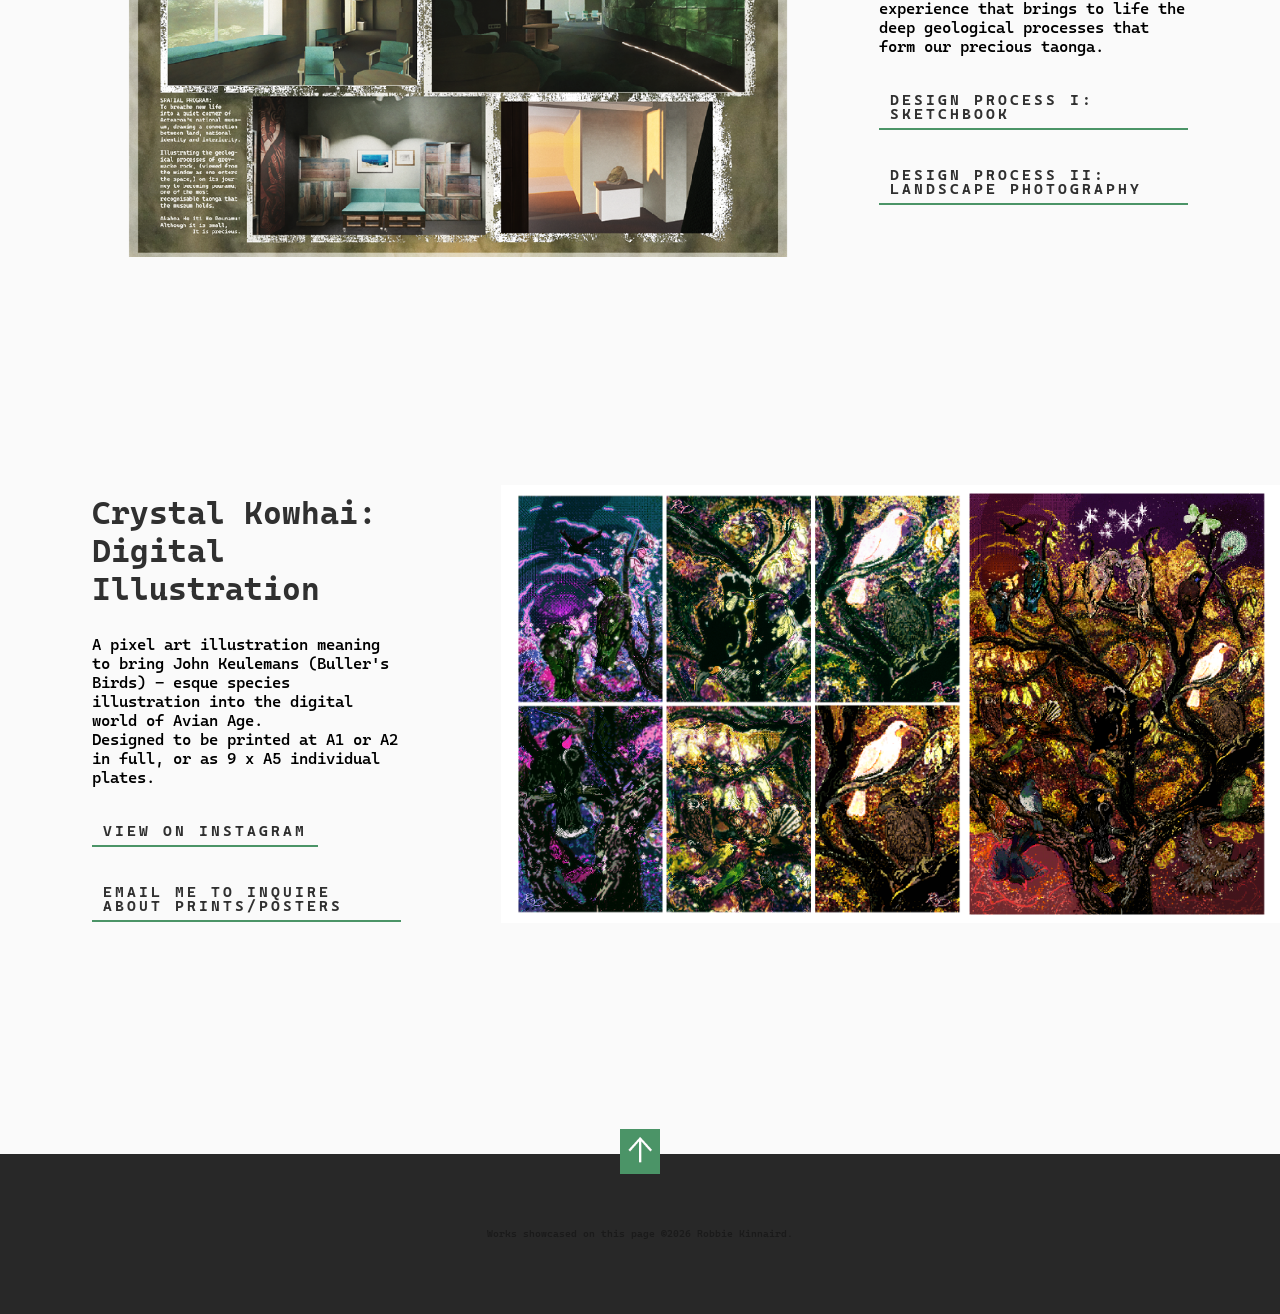
==== commit 1f2f620a: "avian age" ====
--- a/index.html
+++ b/index.html
@@ -3,8 +3,22 @@
     <head>
         <meta charset="UTF-8"/>
         <meta name="viewport" content="width=device-width,initial-scale=1"/>
-        <title>𝚛𝚘𝚋𝚋𝚒𝚎 𝚔</title>
-        <link rel="icon" href="fav.png">
+        <title>Robbie K | Ecology games and installations from Aotearoa</title>
+        <meta name="description" content="Robbie K designs ecology games and museum installations grounded in the natural history of Aotearoa New Zealand, including Avian Age and A River Older Than Mountains."/>
+        <link rel="canonical" href="https://verteks.art/"/>
+        <link rel="icon" type="image/png" href="fav.png">
+        <link rel="apple-touch-icon" href="fav.png">
+        <meta name="theme-color" content="#4b9467"/>
+        <meta property="og:type" content="website"/>
+        <meta property="og:site_name" content="Robbie K"/>
+        <meta property="og:title" content="Robbie K | Ecology games and installations from Aotearoa"/>
+        <meta property="og:description" content="Ecology games and museum installations grounded in the natural history of Aotearoa New Zealand, including Avian Age and A River Older Than Mountains."/>
+        <meta property="og:url" content="https://verteks.art/"/>
+        <meta property="og:image" content="https://verteks.art/imgs/share.jpg"/>
+        <meta property="og:image:width" content="1200"/>
+        <meta property="og:image:height" content="630"/>
+        <meta property="og:image:alt" content="Avian Age gameplay: moa gathered around a nest in beech forest and tussock on a mountain top."/>
+        <meta name="twitter:card" content="summary_large_image"/>
         <script language="javascript" type="text/javascript" src="lib/p5.js"></script>
         <script language="javascript" type="text/javascript" src="system_settings.js"></script>
 
@@ -72,8 +86,11 @@
                 <li class="navigation__item navigation__item--active" id="nav-about">
                     <a href="#about">About</a>
                 </li>
+                <li class="navigation__item" id="nav-avian-age">
+                    <a href="#avian-age">Avian Age</a>
+                </li>
                 <li class="navigation__item" id="nav-projects">
-                    <a href="#projects-start">Projects</a>
+                    <a href="#projects">Projects</a>
                 </li>
                 <!-- <li class="navigation__item" id="nav-contact">
                     <a href="#contact">Contact</a>
@@ -163,62 +180,148 @@
             </div>
         </section>
 
+        <section class="aa" id="avian-age" aria-labelledby="aa-title">
+            <header class="aa__intro">
+                <p class="aa__eyebrow">Current focus</p>
+                <h2 class="aa__title" id="aa-title">Avian Age</h2>
+                <p class="aa__lede">
+                    A framework for digital media about the natural history of Aotearoa.
+                    Grounded in real ecology research, as well as emergent systems design principles, it features terrestrial flora and avifauna, climate and landscape. <br>I adapt this into
+                    games and installations; that teach how the native ecosystem holds together, through hands-on play.
+                </p>
+            </header>
+
+            <article class="aa-card">
+                <div class="aa-card__media">
+                    <a class="aa-shot aa-shot--main" href="imgs/avian-age/avian-age-the-tops.jpg" target="_blank" rel="noopener">
+                        <img src="imgs/avian-age/avian-age-the-tops.jpg" width="1600" height="900" loading="lazy" decoding="async"
+                             alt="Avian Age gameplay: a top-down view of beech forest and tussock on a mountain top, with moa gathered around a nest and an eagle nearby."/>
+                    </a>
+                    <ul class="aa-strip aa-strip--two">
+                        <li>
+                            <a class="aa-shot" href="imgs/avian-age/avian-age-te-whe.jpg" target="_blank" rel="noopener">
+                                <img src="imgs/avian-age/avian-age-te-whe.jpg" width="1280" height="720" loading="lazy" decoding="async"
+                                     alt="Te Whē, the mantis guide, introducing the two moa families in a dialogue panel."/>
+                            </a>
+                            <span class="aa-strip__caption">Te Whē, the mantis guide</span>
+                        </li>
+                        <li>
+                            <a class="aa-shot" href="imgs/avian-age/avian-age-hatching.jpg" target="_blank" rel="noopener">
+                                <img src="imgs/avian-age/avian-age-hatching.jpg" width="1280" height="720" loading="lazy" decoding="async"
+                                     alt="A close view of a moa nest under a storm cloud as a chick hatches."/>
+                            </a>
+                            <span class="aa-strip__caption">A chick hatches under storm cover</span>
+                        </li>
+                    </ul>
+                </div>
+                <div class="aa-card__body">
+                    <p class="aa-card__kicker">The game · In development</p>
+                    <h3 class="aa-card__title">Avian Age</h3>
+                    <p>
+                        A real-time ecosystem game set in glacial-age Aotearoa. You play a kaitiaki,
+                        a guardian, keeping moa alive on the mountain tops: growing the plants they
+                        feed on, and calling storms to hide them from the pouākai, Haast's eagle.
+                    </p>
+                    <p>
+                        Moa, eagles, kea and forest birds each live by their own rules in a running
+                        ecosystem. You have a few tools, and you learn the rest by watching what
+                        the land does through the seasons.
+                    </p>
+                    <dl class="aa-facts">
+                        <div><dt>Built with</dt><dd>JavaScript, p5.js, WebGL</dd></div>
+                        <div><dt>Status</dt><dd>Public demo, new version on the way</dd></div>
+                    </dl>
+                    <div class="aa-actions">
+                        <a class="aa-btn aa-btn--primary" href="https://verteks.itch.io/avian-age-demo" target="_blank" rel="noopener">Play the demo</a>
+                        <a class="aa-btn" href="https://ruleofbirds.blog/" target="_blank" rel="noopener">Development blog</a>
+                    </div>
+                </div>
+            </article>
+
+            <article class="aa-card aa-card--flip">
+                <div class="aa-card__media">
+                    <a class="aa-shot aa-shot--main" href="imgs/avian-age/te-manawa-902ka.jpg" target="_blank" rel="noopener">
+                        <img src="imgs/avian-age/te-manawa-902ka.jpg" width="1600" height="900" loading="lazy" decoding="async"
+                             alt="A River Older Than Mountains: an illustrated map of the Manawatū 902,000 years ago, with forest, the river, moa and other birds, and a timeline along the bottom."/>
+                    </a>
+                    <ul class="aa-strip aa-strip--three">
+                        <li>
+                            <a class="aa-shot" href="imgs/avian-age/te-manawa-2ma-strait.jpg" target="_blank" rel="noopener">
+                                <img src="imgs/avian-age/te-manawa-2ma-strait.jpg" width="1280" height="720" loading="lazy" decoding="async"
+                                     alt="The Manawatū two million years ago: open sea, the Manawatū Strait, and two low islands."/>
+                            </a>
+                            <span class="aa-strip__caption">2 million years ago: a sea strait</span>
+                        </li>
+                        <li>
+                            <a class="aa-shot" href="imgs/avian-age/te-manawa-1282ka-river.jpg" target="_blank" rel="noopener">
+                                <img src="imgs/avian-age/te-manawa-1282ka-river.jpg" width="1280" height="720" loading="lazy" decoding="async"
+                                     alt="The Manawatū 1.28 million years ago: the young river crossing low land before the ranges have risen."/>
+                            </a>
+                            <span class="aa-strip__caption">1.28 million: a river crosses the land</span>
+                        </li>
+                        <li>
+                            <a class="aa-shot" href="imgs/avian-age/te-manawa-1ma-eruption.jpg" target="_blank" rel="noopener">
+                                <img src="imgs/avian-age/te-manawa-1ma-eruption.jpg" width="1280" height="720" loading="lazy" decoding="async"
+                                     alt="Illustrated ash clouds filling the screen during the Kidnappers eruption, one million years ago."/>
+                            </a>
+                            <span class="aa-strip__caption">1 million: the Kidnappers eruption</span>
+                        </li>
+                    </ul>
+                </div>
+                <div class="aa-card__body">
+                    <p class="aa-card__kicker">Museum installation · Te Manawa, Palmerston North</p>
+                    <h3 class="aa-card__title">A River Older Than Mountains</h3>
+                    <p>
+                        An adaptation of the Avian Age framework for Te Manawa Museum. Visitors
+                        follow the Manawatū through two million years on a wall-sized living map,
+                        driven from a touchscreen beside it: a sea strait closes, a young river
+                        crosses the low land, and the Ruahine and Tararua ranges rise around a
+                        river that holds its course.
+                    </p>
+                    <p>
+                        Ice ages turn forest to tussock and back, four great eruptions reset the
+                        land, and thirteen North Island birds, from giant moa to huia, live through
+                        all of it. Visitors keep the ecosystem healthy by choosing the right plants
+                        for the climate.
+                    </p>
+                    <dl class="aa-facts">
+                        <div><dt>Format</dt><dd>4K wall, touchscreen console, runs unattended</dd></div>
+                        <div><dt>Built with</dt><dd>JavaScript, p5.js, WebGL</dd></div>
+                        <div><dt>Status</dt><dd>In final testing</dd></div>
+                    </dl>
+                    <div class="aa-actions">
+                        <a class="aa-btn" href="mailto:robbie.k.art@proton.me?subject=A%20River%20Older%20Than%20Mountains">Ask about the installation</a>
+                    </div>
+                </div>
+            </article>
+
+            <div class="aa-follow">
+                <div class="aa-follow__text">
+                    <h3 class="aa-follow__title">Follow the project</h3>
+                    <p>Playtests, devlogs and big updates. The Discord is where Avian Age is germinating.</p>
+                    <div class="aa-actions">
+                        <a class="aa-btn aa-btn--primary" href="https://discord.gg/GZbhG9RPuY" target="_blank" rel="noopener">Join the Discord</a>
+                        <a class="aa-btn" href="https://ruleofbirds.substack.com/" target="_blank" rel="noopener">Mailing list</a>
+                        <a class="aa-btn" href="https://verteks.itch.io/avian-age-demo" target="_blank" rel="noopener">itch.io page</a>
+                    </div>
+                </div>
+                <a class="aa-follow__qr" href="https://discord.gg/GZbhG9RPuY" target="_blank" rel="noopener">
+                    <img src="imgs/discord_qr.png" width="132" height="132" loading="lazy" alt="QR code for the Avian Age Discord invite"/>
+                    <span>Scan for Discord</span>
+                </a>
+            </div>
+
+            <p class="aa__related">
+                Also from the Avian Age world:
+                <a href="#spirit-feathers">Spirit Feathers</a>,
+                <a href="#moa-diagram">the moa diagram</a> and
+                <a href="#crystal-kowhai">Crystal Kowhai</a>.
+            </p>
+        </section>
+
         <section class="projects" id="projects">
-            <h2 class="projects__heading section-heading" style="margin-bottom: 4rem;">Aotearoa's eco-sim game, <strong>Avian Age</strong>, is germinating here:</h2>
-            <div style="text-align: center; margin: 0 0 -10px;">
-                <a href="https://discord.gg/GZbhG9RPuY" target="_blank">
-                    <img src="imgs/discord_qr.png" alt="Discord invite QR code" width="400" height="400" style="display: block; margin: 0 auto; max-width: 90%; height: auto; background: white; padding: 8px; border-radius: 8px;"/>
-                </a>
-            </div>
-            <div style="text-align: center; margin: 20px 0;">
-                <a href="https://discord.gg/GZbhG9RPuY" target="_blank" style="text-decoration: none;">
-                    <h2 class="section-heading" style="margin: 0 0 30px; font-size: 4.5rem; color: #4b9467;">Discord</h2>
-                </a>
-                <a href="https://verteks.itch.io/avian-age-demo" target="_blank">
-                    <div class="project__live-2" style="display: inline-block;">
-                          Public Demo on itch.io (New version imminent!)
-                    </div>
-                </a>
-                <br/>
-                <a href="https://verteks.itch.io/avian-age-demo" target="_blank">
-                    <div class="project__live-2" style="display: inline-block;">
-                          Avian Age Development blog 
-                    </div>
-                </a>
-                <br/>
-                <a href="https://ruleofbirds.substack.com/" target="_blank">
-                    <div class="project__live-2" style="display: inline-block;">
-                          Mailing list for Playtests + Big updates
-                    </div>
-                </a>
-
-            </div>
-                
-                <!-- <a href="https://lifeinvadersocial.herokuapp.com/" target="_blank"> -->
-
-
-                    <!-- update names -->
-                    <!-- <div class="project__image-container weather">
-                        <div class="project__image-image">
-                            <img src="imgs/lifeinvader.c25acb0a33904bc4e90c656d87c651cc.png" alt=""/>
-                        </div>
-                    </div>
-                </a>
-
-                <!-- put a project in here -->
-                 <div class="project__info">
-                    <h3 class="project__title">
-                        
-                    </h3>
-                    <p class="project__description"><br/><br/><br/><br/><br/><br/><br/><br/><br/><br/><br/></p>
-                    
-                    <a href="https://github.com/robin-haxx/cellVisualizer" target="_blank">
-                       
-                    </a>
-                    <br/>
-                </div>
-                <br/><br/><br/><br/><br/><br/><br/><br/><br/><br/><br/>
-            
+            <h2 class="aa__title aa__title--minor">More projects</h2>
+
                 <div class="project__info">
                     <h3 class="project__title">
                         Cell Visualizer<br/>JavaScript + p5.js system
@@ -253,7 +356,7 @@
             <br/>
 
             
-            <div class="project project-right" id="projects-start">
+            <div class="project project-right" id="spirit-feathers">
                 <a href="https://verteks.itch.io/spirit-feathers" target="_blank">
                     <div class="project__image-container retro">
                         <div class="project__image-image">
@@ -302,7 +405,7 @@
             
 
 
-            <div class="project project-left">
+            <div class="project project-left" id="moa-diagram">
                 <a href="https://23-mddn342.github.io/randomised-collection-robin-haxx/index.html" target="_blank">
                     <div class="project__image-container retro">
                         <div class="project__image-image">
@@ -398,7 +501,7 @@
 
 
 
-            <div class="project project-right">
+            <div class="project project-right" id="crystal-kowhai">
                 <div class="project__info">
                     <h3 class="project__title">
                         Crystal Kowhai:<br/>Digital Illustration
--- a/home.css
+++ b/home.css
@@ -1388,3 +1388,409 @@
         margin-top:6rem
     }
 }
+
+
+/* ===== Avian Age section ===== */
+.aa {
+    --aa-green: #4b9467;
+    --aa-green-dark: #2c6a45;
+    --aa-ink: #1f2a23;
+    --aa-muted: #4d5a52;
+    --aa-panel: rgba(250, 250, 250, 0.94);
+    --aa-line: rgba(75, 148, 103, 0.35);
+    width: min(1240px, 100% - 32px);
+    margin: 9rem auto 0;
+    scroll-margin-top: 8rem;
+    color: var(--aa-ink);
+    position: relative;
+    z-index: 1
+}
+
+.projects {
+    scroll-margin-top: 8rem
+}
+
+.aa p,.aa dd,.aa dt,.aa li {
+    font-size: clamp(14px, 1.7rem, 17px);
+    line-height: 1.65;
+    color: var(--aa-ink)
+}
+
+.aa__intro {
+    max-width: 780px;
+    margin: 0 auto 6rem;
+    padding: 3rem clamp(18px, 3rem, 36px);
+    text-align: center;
+    background: var(--aa-panel);
+    border-radius: 6px
+}
+
+.aa__eyebrow,.aa-card__kicker {
+    font-size: clamp(12px, 1.3rem, 13px) !important;
+    font-weight: 600;
+    letter-spacing: 2px;
+    text-transform: uppercase;
+    color: var(--aa-green-dark) !important
+}
+
+.aa__title {
+    display: inline-block;
+    font-size: clamp(34px, 5.6rem, 56px);
+    font-weight: 400;
+    line-height: 1.15;
+    margin: 0.6rem 0 2rem;
+    padding-bottom: 0.4rem;
+    border-bottom: 6px solid #4b9467
+}
+
+.aa__title--minor {
+    font-size: clamp(26px, 4rem, 40px);
+    margin: 12rem 0 4rem;
+    color: #1f2a23;
+    background: rgba(250, 250, 250, 0.94);
+    padding: 0.6rem 1.6rem 0.4rem
+}
+
+.aa__lede {
+    font-size: clamp(15px, 2rem, 20px) !important
+}
+
+.aa-card {
+    display: grid;
+    grid-template-columns: minmax(0, 7fr) minmax(0, 5fr);
+    gap: clamp(20px, 4rem, 44px);
+    align-items: start;
+    margin-bottom: 5rem;
+    padding: clamp(16px, 3rem, 32px);
+    background: var(--aa-panel);
+    border: 1px solid var(--aa-line);
+    border-top: 4px solid var(--aa-green);
+    border-radius: 6px;
+    box-shadow: 0 10px 30px rgba(31, 42, 35, 0.08)
+}
+
+.aa-card--flip .aa-card__media {
+    order: 2
+}
+
+@media (max-width: 900px) {
+    .aa-card {
+        grid-template-columns: minmax(0, 1fr)
+    }
+
+    .aa-card--flip .aa-card__media {
+        order: 0
+    }
+}
+
+.aa-shot {
+    display: block;
+    overflow: hidden;
+    border-radius: 4px;
+    background: #1f2a23;
+    outline-offset: 3px
+}
+
+.aa-shot img {
+    display: block;
+    width: 100%;
+    height: auto;
+    aspect-ratio: 16 / 9;
+    object-fit: cover;
+    transition: transform 0.3s
+}
+
+.aa-shot:hover img {
+    transform: scale(1.03)
+}
+
+.aa-strip {
+    display: grid;
+    gap: 10px;
+    margin-top: 10px
+}
+
+.aa-strip--two {
+    grid-template-columns: repeat(2, minmax(0, 1fr))
+}
+
+.aa-strip--three {
+    grid-template-columns: repeat(3, minmax(0, 1fr))
+}
+
+.aa-strip__caption {
+    display: block;
+    margin-top: 6px;
+    font-size: clamp(11px, 1.25rem, 13px);
+    line-height: 1.4;
+    color: var(--aa-muted)
+}
+
+.aa-card__title {
+    font-size: clamp(24px, 3.4rem, 34px);
+    font-weight: 600;
+    line-height: 1.2;
+    margin: 0.6rem 0 1.8rem
+}
+
+.aa-card__body p + p {
+    margin-top: 1.4rem
+}
+
+.aa-facts {
+    margin-top: 2.4rem;
+    border-top: 1px solid var(--aa-line)
+}
+
+.aa-facts div {
+    display: grid;
+    font-size: clamp(14px, 1.7rem, 17px);
+    grid-template-columns: 13ch minmax(0, 1fr);
+    gap: 12px;
+    padding: 0.8rem 0;
+    border-bottom: 1px solid var(--aa-line)
+}
+
+.aa-facts dt {
+    font-weight: 600;
+    color: var(--aa-green-dark)
+}
+
+.aa-actions {
+    display: flex;
+    flex-wrap: wrap;
+    gap: 12px;
+    margin-top: 2.6rem
+}
+
+.aa-btn {
+    display: inline-flex;
+    align-items: center;
+    min-height: 44px;
+    padding: 10px 16px;
+    font-size: clamp(12px, 1.4rem, 14px);
+    font-weight: 700;
+    letter-spacing: 2px;
+    text-transform: uppercase;
+    color: var(--aa-ink);
+    border: 2px solid var(--aa-green);
+    border-radius: 3px;
+    background: transparent;
+    transition: background-color 0.2s, color 0.2s
+}
+
+.aa-btn:hover {
+    background: var(--aa-green);
+    color: #fff
+}
+
+.aa-btn--primary {
+    background: var(--aa-green-dark);
+    border-color: var(--aa-green-dark);
+    color: #fff
+}
+
+.aa-btn--primary:hover {
+    background: var(--aa-ink);
+    border-color: var(--aa-ink)
+}
+
+.aa a:focus-visible {
+    outline: 3px solid var(--aa-green-dark);
+    outline-offset: 3px
+}
+
+.aa-follow {
+    display: flex;
+    align-items: center;
+    justify-content: space-between;
+    gap: clamp(20px, 4rem, 44px);
+    padding: clamp(18px, 3rem, 32px);
+    background: var(--aa-panel);
+    border: 1px solid var(--aa-line);
+    border-radius: 6px
+}
+
+.aa-follow__title {
+    font-size: clamp(20px, 2.6rem, 26px);
+    font-weight: 600;
+    margin-bottom: 0.8rem
+}
+
+.aa-follow__qr {
+    flex: none;
+    text-align: center
+}
+
+.aa-follow__qr img {
+    display: block;
+    width: 132px;
+    height: 132px;
+    padding: 6px;
+    background: #fff;
+    border: 1px solid var(--aa-line);
+    border-radius: 4px;
+    image-rendering: pixelated
+}
+
+.aa-follow__qr span {
+    display: block;
+    margin-top: 6px;
+    font-size: 12px;
+    color: var(--aa-muted)
+}
+
+@media (max-width: 600px) {
+    .aa-follow__qr {
+        display: none
+    }
+
+    .aa-strip--three {
+        grid-template-columns: minmax(0, 1fr)
+    }
+}
+
+.aa__related {
+    width: fit-content;
+    max-width: 100%;
+    margin: 3rem auto 0;
+    padding: 1rem 1.6rem;
+    text-align: center;
+    background: var(--aa-panel);
+    border-radius: 6px
+}
+
+.aa__related a {
+    color: var(--aa-green-dark);
+    font-weight: 600;
+    text-decoration: underline;
+    text-underline-offset: 3px
+}
+
+@media (prefers-reduced-motion: reduce) {
+    html {
+        scroll-behavior: auto
+    }
+
+    .aa-shot img,.aa-btn {
+        transition: none
+    }
+
+    .aa-shot:hover img {
+        transform: none
+    }
+}
+
+/* ===== Phone and small-tablet readability =====
+   The root font-size shrinks on small screens, which took body text below 12px
+   and left the side-by-side project blocks wider than the screen. Below 1100px
+   the older project blocks stack (image, then text) and text gets fixed sizes. */
+@media (max-width: 770px) {
+    .navigation-bar {
+        height: 52px
+    }
+
+    .navigation {
+        margin-right: 16px;
+        font-size: 15px;
+        letter-spacing: 0.5px
+    }
+
+    .navigation__item:not(:last-child) {
+        margin-right: 20px
+    }
+
+    .navigation__item a {
+        display: inline-block;
+        padding: 14px 0
+    }
+
+    .aa,.projects {
+        scroll-margin-top: 64px
+    }
+
+}
+
+@media (max-width: 1100px) {
+    .projects > br,.project__image-image br,.project__info > br,
+    #spirit-feathers .project__title br:nth-of-type(-n+3),
+    #moa-diagram .project__title br:nth-of-type(-n+3) {
+        display: none
+    }
+
+    /* empty spacer blocks */
+    .project:not(:has(a)) {
+        display: none
+    }
+
+    .projects .project {
+        flex-direction: column;
+        align-self: center;
+        width: min(640px, 100% - 32px);
+        margin: 0 0 40px
+    }
+
+    .projects .project > a {
+        order: -1
+    }
+
+    .projects .project__image-container {
+        width: 100%;
+        height: auto
+    }
+
+    .projects .project__image-container:hover {
+        transform: none
+    }
+
+    .projects .project__image-image {
+        width: 100%
+    }
+
+    .projects .project__image-image img,.projects .project__image-image video {
+        display: block;
+        width: 100%;
+        height: auto;
+        margin: 0
+    }
+
+    .projects .project__info {
+        top: 0;
+        left: 0;
+        right: 0;
+        width: 100%;
+        margin: 0;
+        padding: 18px 16px 20px;
+        color: #1f2a23;
+        background-color: rgba(250, 250, 250, 0.94)
+    }
+
+    .projects > .project__info {
+        width: min(640px, 100% - 32px);
+        margin-bottom: 40px
+    }
+
+    .projects .project__title {
+        font-size: 20px;
+        line-height: 1.3
+    }
+
+    .projects .project__description {
+        margin-top: 12px;
+        font-size: 15px;
+        line-height: 1.6
+    }
+
+    .projects .project__live-2 {
+        align-items: flex-start;
+        margin-top: 14px;
+        padding: 10px 0;
+        font-size: 13px;
+        line-height: 1.3;
+        letter-spacing: 1.5px
+    }
+
+    .aa__title--minor {
+        margin: 64px 0 24px
+    }
+}
